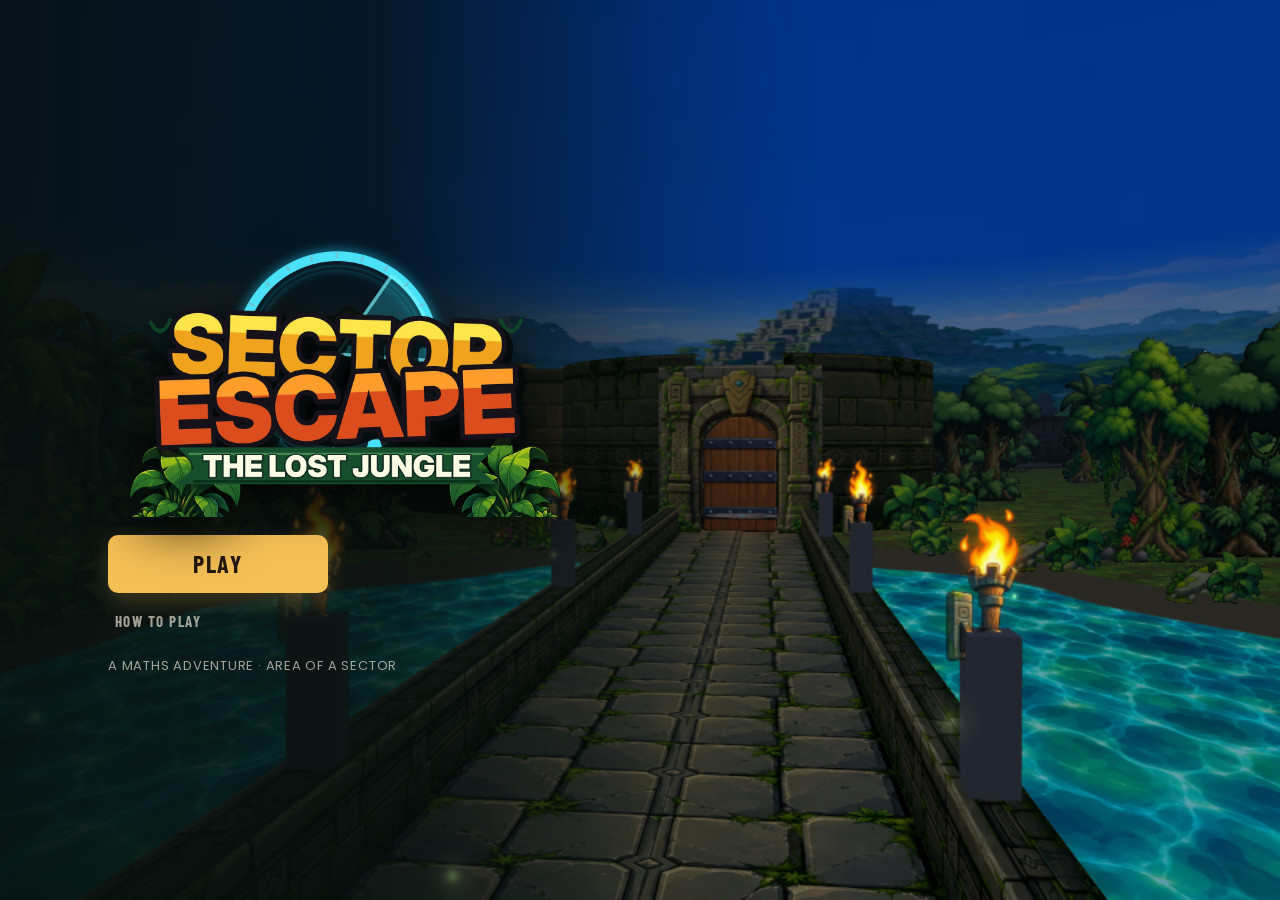
==== index.html @ 172828bb "Refactor Sector Cannon UI and improve camera positioning - Updated the Sector Cannon input panel in " ====
<!doctype html>
<html lang="en">
<head>
<meta charset="utf-8">
<meta name="viewport" content="width=device-width, initial-scale=1, maximum-scale=1, user-scalable=no, viewport-fit=cover">
<title>Sector Escape – The Lost Jungle</title>
<meta name="description" content="Calculate the exact sector area, charge the cannon, destroy the guardians and escape the jungle arenas.">
<meta name="theme-color" content="#0a1410">
<meta property="og:title" content="Sector Escape – The Lost Jungle">
<meta property="og:description" content="A math adventure: read the radius and angle off the battlefield, compute the sector area, charge the Sector Cannon and escape.">
<meta property="og:type" content="website">
<link rel="icon" href="data:image/svg+xml,%3Csvg xmlns='http://www.w3.org/2000/svg' viewBox='0 0 64 64'%3E%3Ccircle cx='32' cy='32' r='29' fill='%230c1820' stroke='%2315111a' stroke-width='5'/%3E%3Ccircle cx='32' cy='32' r='23' fill='none' stroke='%237fe6ff' stroke-width='4'/%3E%3Cpath d='M32 32 L32 9 A23 23 0 0 1 55 32 Z' fill='%237fe6ff'/%3E%3C/svg%3E">
<link rel="preconnect" href="https://fonts.googleapis.com">
<link rel="preconnect" href="https://fonts.gstatic.com" crossorigin>
<link href="https://fonts.googleapis.com/css2?family=Barlow+Condensed:wght@600;700;800&family=Poppins:wght@400;500;600;700&display=swap" rel="stylesheet">
<link rel="stylesheet" href="styles/main.css">
</head>
<body>
<div id="game"></div>
<div id="labels"></div>
<div id="ui">
  <!-- HUD -->
  <div id="hud" class="layer">
    <div class="hud-left">
      <div id="hud-arena" class="hud-card"><div class="hud-kicker">Arena <span id="hud-num">1</span> / 7</div><div class="hud-title" id="hud-title">The Mossy Gate</div><div class="hud-dots" id="hud-dots"></div></div>
      <div id="threat" class="threat"><span class="lbl">Guardians</span><div class="bar"><div id="threat-fill"></div></div></div>
    </div>
    <div class="hud-right">
      <div id="hud-shields" class="shields"></div>
      <div class="hud-btns">
        <button id="btn-mute" class="icon-btn" title="Sound (M)"></button>
        <button id="btn-pause" class="icon-btn" title="Pause (Esc)"></button>
      </div>
    </div>
  </div>
  <div id="objective" class="pill"></div>
  <div id="banner"></div>
  <div id="caption"></div>
  <div id="stamp"></div>
  <div id="damage"></div>
  <div id="skip" class="pill small">Tap to skip ›</div>
  <div id="toast"><div class="t-title"></div><div class="t-stars stars"></div><div class="t-points"></div></div>

  <!-- Sector Cannon input panel -->
  <section id="cannon-panel" class="panel">
    <header><h2>Sector Cannon</h2><span id="attempts"></span><button id="btn-hint" class="btn ghost small" title="Show the next hint step">Hint</button></header>
    <div class="panel-info">   <!-- scrolls on short screens; the keypad below always stays fully visible -->
      <div id="formula-box" class="formula"></div>
      <div id="diagnosis" class="feedback"></div>
      <div id="feedback" class="feedback"></div>
    </div>
    <!-- stone keypad (theme: assets/newNumPad.png mockup; frame built by tools/make_ui_numpad.py) -->
    <div id="numpad" class="numpad">
      <svg class="np-crest" viewBox="0 0 64 40" aria-hidden="true"><path d="M32 2 L60 36 Q61 38 58 38 L6 38 Q3 38 4 36 Z" fill="#c99a3f" stroke="#2b1f0c" stroke-width="2.4" stroke-linejoin="round"/><path d="M32 9 L52 33 L12 33 Z" fill="#7a5a22"/><path d="M32 12 L48 31 L16 31 Z" fill="#3fd8d0" stroke="#0d3b39" stroke-width="1.4" stroke-linejoin="round"/><path d="M32 12 L36 24 L32 31 L16 31 Z" fill="#b9fffb" opacity="0.75"/><path d="M32 12 L36 24 L48 31" fill="none" stroke="#e8fffe" stroke-width="1" opacity="0.8"/></svg>
      <svg class="np-vine v-tl" viewBox="0 0 64 96" aria-hidden="true"><use href="#np-vine"/></svg>
      <svg class="np-vine v-br" viewBox="0 0 64 96" aria-hidden="true"><use href="#np-vine"/></svg>
      <label class="np-display"><span class="sr-only">Area in square metres</span><input id="answer" type="text" inputmode="decimal" autocomplete="off" placeholder="Area of the sector"><span class="unit">m²</span></label>
      <div id="keypad" class="keypad"></div>
    </div>
    <svg width="0" height="0" style="position:absolute" aria-hidden="true">
      <defs>
        <symbol id="np-leaf" viewBox="0 -10 30 20"><path d="M0 0 C7 -9 21 -9 28 0 C21 8 7 9 0 0 Z" fill="#78bf42" stroke="#1d2b14" stroke-width="1.6" stroke-linejoin="round"/><path d="M1 0 C9 -6 19 -6 27 0" fill="#a7dd6c" opacity="0.7"/><path d="M2 0 L24 0" stroke="#3d7a26" stroke-width="1.2" stroke-linecap="round"/></symbol>
        <symbol id="np-vine" viewBox="0 0 64 96"><path d="M30 0 C25 22 39 40 31 62 S24 86 28 96" fill="none" stroke="#2c5320" stroke-width="3.2" stroke-linecap="round"/><use href="#np-leaf" x="30" y="4" width="30" height="20" transform="rotate(-28 31 14)"/><use href="#np-leaf" x="2" y="20" width="30" height="20" transform="rotate(24 31 30)"/><use href="#np-leaf" x="33" y="40" width="30" height="20" transform="rotate(-18 34 50)"/><use href="#np-leaf" x="0" y="62" width="30" height="20" transform="rotate(30 29 72)"/></symbol>
      </defs>
    </svg>
  </section>

  <!-- Screens -->
  <section id="screen-loading" class="screen active"><div class="loader"><div class="logo-wrap"><img id="loading-logo" alt=""></div><div class="progress"><div id="progress-fill"></div></div><div id="loading-text">Loading the jungle…</div></div></section>

  <section id="screen-title" class="screen">
    <div class="title-wrap">
      <img id="title-logo" class="logo" alt="Sector Escape – The Lost Jungle">
      <div class="title-btns">
        <button id="btn-play" class="btn primary">Play</button>
        <button id="btn-continue" class="btn secondary">Continue</button>
        <button id="btn-howto" class="btn link">How to play</button>
      </div>
      <div class="title-foot">A maths adventure · Area of a sector</div>
    </div>
  </section>

  <section id="screen-story" class="screen">
    <div class="parchment">
      <p id="story-text"></p>
      <img id="story-art" class="polaroid" alt="">
      <button id="btn-start-journey" class="btn primary">Start Journey</button>
    </div>
  </section>

  <section id="screen-map" class="screen">
    <canvas id="map-canvas" aria-label="Map of the seven rings"></canvas>
    <aside id="map-panel" class="map-panel">
      <div class="mp-kicker">Arena <span id="mp-num">1</span> of 7</div>
      <h2 id="mp-name">The Mossy Gate</h2>
      <p id="mp-tag" class="mp-tag"></p>
      <svg id="mp-diagram" viewBox="0 0 200 200" aria-hidden="true"></svg>
      <div class="mp-facts"><div><span>Radius</span><b id="mp-r">7 m</b></div><div><span>Angle</span><b id="mp-t">90°</b></div><div><span>Guardians</span><b id="mp-g">Slow</b></div></div>
      <div id="mp-stars" class="stars"></div>
      <div id="mp-best" class="mp-best"></div>
      <button id="btn-enter" class="btn primary">Enter arena</button>
      <button id="btn-map-back" class="btn link">Back to title</button>
    </aside>
  </section>

  <section id="screen-results" class="screen">
    <div class="card results">
      <h2 id="res-title">You escaped the jungle!</h2>
      <p class="muted">Every ring is broken. The lost temple is yours.</p>
      <table id="res-rows"></table>
      <div class="total"><span>This run</span><span id="res-total">0</span></div>
      <div id="res-stars" class="stars big"></div>
      <button id="btn-next" class="btn primary">Back to the jungle ›</button>
    </div>
  </section>

  <section id="screen-gameover" class="screen">
    <div class="card gameover">
      <h2>The guardians overwhelmed you…</h2>
      <p id="go-text" class="muted">Remember: A = (θ/360) × πr². Use the exact area — not more, not less.</p>
      <div class="row"><button id="btn-retry" class="btn primary">Retry arena</button><button id="btn-go-map" class="btn secondary">Map</button></div>
    </div>
  </section>

  <section id="screen-howto" class="screen">
    <div class="card howto">
      <h2>How to play</h2>
      <ol>
        <li><b>Enter the arena.</b> The gate seals behind you. The arc on the far side is already open — and the guardians are standing in it.</li>
        <li><b>Run to the platform at the centre</b> (WASD / arrows, or tap the floor). The Sector Laser Gun rises from under it.</li>
        <li><b>Read the battlefield.</b> The gun scans the open arc: the radius <b>r</b> and central angle <b>θ</b> appear.</li>
        <li><b>Calculate the sector area</b> with <b>A = (θ/360) × πr²</b>, using π = 22/7.</li>
        <li><b>Enter the exact area and FIRE.</b> Too small → some guardians survive and attack. Too large → the excess hits the solid wall and reflects back at you. Exact → every guardian destroyed; run through the open arc into the next ring.</li>
      </ol>
      <button id="btn-howto-close" class="btn primary">Got it</button>
    </div>
  </section>

  <section id="screen-pause" class="screen">
    <div class="card pause">
      <h2>Paused</h2>
      <div class="col"><button id="btn-resume" class="btn primary">Resume</button><button id="btn-pause-mute" class="btn secondary">Toggle sound</button><button id="btn-pause-map" class="btn secondary">Quit to map</button></div>
    </div>
  </section>
</div>
<script>
  // The game is ES modules + fetch; browsers block both when a page is opened as a file.
  if (location.protocol === 'file:') {
    document.addEventListener('DOMContentLoaded', function () {
      var t = document.getElementById('loading-text');
      if (t) t.innerHTML = 'Open this through a web server, not as a file.<br>Run <code>python3 -m http.server 8321</code> in the project folder and visit <code>http://localhost:8321/</code>, or use the deployed Vercel URL.';
      var f = document.getElementById('progress-fill'); if (f) f.style.width = '100%';
    });
  }
</script>
<script type="module" src="src/main.js"></script>
<script type="module" src="src/dev/skip-level.js"></script>   <!-- DEV ONLY: temporary skip button. Remove this line + src/dev/ before pushing -->
</body>
</html>
---- styles/main.css ----
/* =====================================================================
   Sector Escape – The Lost Jungle  ·  UI design system
   Palette: deep jungle / ancient stone / muted moss / temple cyan (maths,
   machinery, completed seals) / active amber (selection, actions, next
   objective) / warm ivory (text) / threat red (enemies, damage, errors).
   Type: Barlow Condensed (headings, buttons) + Poppins (body).
   ===================================================================== */
:root {
  --jungle: #142925; --jungle-2: #0c1714; --stone: #776f60; --moss: #446549;
  --cyan: #52ded8; --amber: #f4bf55; --ivory: #f3ebd8; --red: #dc6657; --violet: #9b6bd6; --magenta: #c25a9a;
  --ink: #0a1311; --line: rgba(243, 235, 216, 0.12); --muted: rgba(243, 235, 216, 0.66);
  --panel: rgba(16, 33, 30, 0.94); --panel-soft: rgba(12, 23, 20, 0.72);
  --font-head: 'Barlow Condensed', 'Arial Narrow', 'Helvetica Neue', sans-serif;
  --font-body: 'Poppins', system-ui, -apple-system, 'Segoe UI', sans-serif;
  --radius: 14px; --shadow: 0 18px 50px rgba(0, 0, 0, 0.55);
}
* { box-sizing: border-box; }
html, body { margin: 0; height: 100%; overflow: hidden; background: var(--jungle-2); font-family: var(--font-body); color: var(--ivory); -webkit-tap-highlight-color: transparent; }
button { font-family: inherit; }
#game { position: fixed; inset: 0; }
#game canvas { display: block; }
#labels { position: fixed; inset: 0; pointer-events: none; overflow: hidden; }
#ui { position: fixed; inset: 0; pointer-events: none; }
#ui button, #ui input, #ui .screen.active, #ui .panel.open, #ui .medal { pointer-events: auto; }
.screen:not(.active) * { pointer-events: none !important; }

/* ---------- buttons ---------- */
.btn { font-family: var(--font-head); font-weight: 700; text-transform: uppercase; letter-spacing: 0.08em; font-size: 20px; line-height: 1; padding: 14px 30px; border-radius: 10px; border: 1.5px solid transparent; cursor: pointer; transition: transform 0.12s, filter 0.15s, background 0.15s, border-color 0.15s; color: var(--ivory); background: transparent; }
.btn:hover { transform: translateY(-1px); }
.btn:active { transform: translateY(1px); }
.btn.primary { background: var(--amber); color: #23180a; box-shadow: 0 8px 22px rgba(244, 191, 85, 0.22); }
.btn.primary:hover { filter: brightness(1.07); }
.btn.secondary { border-color: rgba(243, 235, 216, 0.38); background: rgba(10, 19, 17, 0.35); }
.btn.secondary:hover { border-color: var(--ivory); }
.btn.link { padding: 8px 6px; font-size: 15px; letter-spacing: 0.1em; color: var(--muted); }
.btn.link:hover { color: var(--ivory); }
.btn.ghost { background: rgba(243, 235, 216, 0.06); border-color: var(--line); color: var(--ivory); }
.btn.ghost:hover { border-color: rgba(243, 235, 216, 0.35); }
.btn.small { font-size: 14px; padding: 8px 14px; letter-spacing: 0.1em; }
button.icon-btn { width: 42px; height: 42px; border-radius: 50%; border: 1px solid var(--line); background: rgba(10, 19, 17, 0.7) center/58% no-repeat; cursor: pointer; backdrop-filter: blur(6px); }
button.corner { position: absolute; left: 24px; top: 22px; }

/* ---------- screens & cards ---------- */
.screen { position: absolute; inset: 0; display: flex; align-items: center; justify-content: center; opacity: 0; visibility: hidden; transition: opacity 0.45s ease, visibility 0s linear 0.45s; }
.screen.active { opacity: 1; visibility: visible; transition: opacity 0.45s ease; }
.screen.dim { background: rgba(5, 11, 9, 0.62); backdrop-filter: blur(4px); }
.card { background: var(--panel); border: 1px solid var(--line); border-radius: 18px; padding: 30px 34px; min-width: 340px; max-width: min(560px, 92vw); box-shadow: var(--shadow); text-align: center; transform: translateY(12px); transition: transform 0.45s cubic-bezier(0.2, 1, 0.3, 1); }
.screen.active .card { transform: none; }
.card h2 { font-family: var(--font-head); font-weight: 800; text-transform: uppercase; letter-spacing: 0.04em; font-size: 40px; line-height: 1; margin: 0 0 12px; color: var(--ivory); }
.card .muted { color: var(--muted); font-size: 15px; line-height: 1.5; }
.card .row { display: flex; gap: 12px; justify-content: center; flex-wrap: wrap; margin-top: 20px; }
.card .col { display: flex; flex-direction: column; gap: 10px; align-items: stretch; margin-top: 12px; }
.card table { width: 100%; border-collapse: collapse; margin: 12px 0 6px; font-size: 15px; }
.card td { padding: 8px 4px; border-bottom: 1px solid var(--line); text-align: left; }
.card td:last-child { text-align: right; color: var(--cyan); font-weight: 600; }
.card .total { display: flex; justify-content: space-between; align-items: baseline; font-family: var(--font-head); font-weight: 800; text-transform: uppercase; font-size: 30px; letter-spacing: 0.04em; color: var(--amber); padding: 10px 4px 16px; }
.howto ol { text-align: left; font-size: 15px; line-height: 1.55; padding-left: 20px; color: var(--ivory); }
.howto li { margin: 8px 0; } .howto b { color: var(--amber); font-weight: 600; }

/* loading */
.loader { text-align: center; }
.loader .logo-wrap img { width: min(460px, 78vw); filter: drop-shadow(0 12px 22px rgba(0, 0, 0, 0.6)); }
.progress { width: min(380px, 70vw); height: 6px; margin: 18px auto 10px; border-radius: 6px; background: rgba(243, 235, 216, 0.12); overflow: hidden; }
#progress-fill { height: 100%; width: 0; background: var(--cyan); transition: width 0.2s; }
#loading-text { font-size: 13px; color: var(--muted); letter-spacing: 0.04em; }
#loading-text code { color: var(--amber); }

/* title: locked cinematic shot on the right, typography column on the left */
#screen-title { justify-content: flex-start; background: linear-gradient(90deg, rgba(8, 16, 14, 0.92) 0%, rgba(8, 16, 14, 0.78) 30%, rgba(8, 16, 14, 0.2) 52%, rgba(8, 16, 14, 0) 64%); }
.title-wrap { margin-left: clamp(24px, 6vw, 96px); width: min(520px, 42vw); display: flex; flex-direction: column; align-items: flex-start; gap: 18px; }
.title-wrap .logo { width: 100%; filter: drop-shadow(0 14px 24px rgba(0, 0, 0, 0.7)); }
.title-btns { display: flex; flex-direction: column; align-items: flex-start; gap: 12px; margin-left: 6%; }
.title-btns .btn.primary { min-width: 220px; font-size: 24px; padding: 16px 34px; }
.title-btns .btn.secondary { min-width: 220px; }
.title-foot { margin-left: 6%; color: var(--muted); font-size: 13px; letter-spacing: 0.06em; text-transform: uppercase; }

/* story */
#screen-story { background: rgba(5, 11, 9, 0.6); }
.parchment { position: relative; width: min(900px, 92vw); padding: 56px 60px 40px; background: #e8d6ad center/cover; border-radius: 10px; color: #3b2a12; box-shadow: var(--shadow); }
.parchment p { font-size: clamp(18px, 2.3vw, 26px); font-weight: 600; line-height: 1.45; margin: 0 0 22px; max-width: 60%; min-height: 6em; }
.parchment .polaroid { position: absolute; right: 34px; top: 46px; width: min(300px, 32%); border: 12px solid #fff; border-bottom-width: 40px; box-shadow: 0 14px 30px rgba(0, 0, 0, 0.45); transform: rotate(4deg); background: #fff; }

/* ---------- map: designed 2D route + docked panel ---------- */
#screen-map { background: var(--jungle-2); }
#map-canvas { position: absolute; inset: 0; width: 100%; height: 100%; display: block; }
#map-canvas.hovering { cursor: pointer; }
#map-svg .map-label { font-family: var(--font-head); font-weight: 800; font-size: 30px; letter-spacing: 0.14em; fill: var(--ivory); text-anchor: middle; paint-order: stroke; stroke: rgba(5, 11, 9, 0.85); stroke-width: 6px; }
.medal { cursor: pointer; transition: opacity 0.2s; }
.medal .halo { fill: none; stroke: none; }
.medal .rim { fill: none; stroke: var(--stone); stroke-width: 9; }
.medal .wedge { fill: rgba(82, 222, 216, 0.30); stroke: rgba(82, 222, 216, 0.85); stroke-width: 2; }
.medal .num { font-family: var(--font-head); font-weight: 800; fill: var(--ivory); text-anchor: middle; paint-order: stroke; stroke: #1b1a16; stroke-width: 5px; }
.medal .medal-name { font-family: var(--font-body); font-weight: 600; font-size: 22px; fill: var(--ivory); text-anchor: middle; paint-order: stroke; stroke: rgba(5, 11, 9, 0.9); stroke-width: 5px; opacity: 0.85; }
.medal.locked { opacity: 0.55; filter: saturate(0); cursor: not-allowed; }
.medal .lock { fill: #a49c8a; } .medal .lock-arc { fill: none; stroke: #a49c8a; stroke-width: 4; }
.medal.cleared .rim { stroke: #8a8574; }
.medal .seal { fill: var(--cyan); stroke: #0c1714; stroke-width: 3; } .medal .tick { fill: none; stroke: #0c1714; stroke-width: 3.5; stroke-linecap: round; stroke-linejoin: round; }
.medal.selected .rim { stroke: var(--amber); stroke-width: 6; stroke-dasharray: 14 10; animation: trace 6s linear infinite; }
.medal.selected .halo { stroke: rgba(244, 191, 85, 0.35); stroke-width: 10; animation: halo 2.4s ease-in-out infinite; }
.medal.selected .medal-name { opacity: 1; fill: var(--amber); }
@keyframes trace { to { stroke-dashoffset: -240; } }
@keyframes halo { 0%, 100% { opacity: 0.4; } 50% { opacity: 1; } }
.medal.shake { animation: shake 0.35s; }
@keyframes shake { 0%, 100% { transform: translateX(0); } 25% { transform: translateX(-6px); } 75% { transform: translateX(6px); } }
.map-panel { position: absolute; right: 28px; top: 28px; bottom: 28px; width: 360px; background: var(--panel); border: 1px solid var(--line); border-radius: 18px; padding: 28px 28px 22px; display: flex; flex-direction: column; gap: 10px; box-shadow: var(--shadow); }
.map-panel.flash { animation: panelflash 0.35s ease-out; }
@keyframes panelflash { from { transform: translateX(8px); opacity: 0.6; } to { transform: none; opacity: 1; } }
.mp-kicker { font-family: var(--font-head); font-weight: 700; letter-spacing: 0.16em; text-transform: uppercase; font-size: 14px; color: var(--amber); }
.map-panel h2 { font-family: var(--font-head); font-weight: 800; text-transform: uppercase; font-size: 38px; line-height: 1; letter-spacing: 0.02em; margin: 0; }
.mp-tag { margin: 0; color: var(--muted); font-size: 14px; }
#mp-diagram { width: 100%; max-height: 220px; margin: 4px 0; }
#mp-diagram .d-ring { fill: rgba(243, 235, 216, 0.04); stroke: var(--stone); stroke-width: 5; }
#mp-diagram .d-sector { fill: rgba(82, 222, 216, 0.22); stroke: var(--cyan); stroke-width: 2; }
#mp-diagram .d-radius { stroke: var(--ivory); stroke-width: 2.5; }
#mp-diagram .d-hub { fill: var(--cyan); }
#mp-diagram .d-theta { font-family: var(--font-head); font-weight: 700; font-size: 18px; fill: var(--cyan); text-anchor: middle; }
#mp-diagram .d-r { font-family: var(--font-head); font-weight: 700; font-size: 16px; fill: var(--ivory); text-anchor: middle; }
.mp-facts { display: grid; grid-template-columns: repeat(3, 1fr); gap: 8px; }
.mp-facts div { background: rgba(243, 235, 216, 0.05); border: 1px solid var(--line); border-radius: 10px; padding: 8px 10px; display: flex; flex-direction: column; gap: 2px; }
.mp-facts span { font-size: 11px; letter-spacing: 0.1em; text-transform: uppercase; color: var(--muted); }
.mp-facts b { font-family: var(--font-head); font-weight: 700; font-size: 18px; letter-spacing: 0.02em; }
.mp-best { color: var(--muted); font-size: 13px; min-height: 18px; }
.map-panel .btn.primary { margin-top: auto; width: 100%; font-size: 22px; padding: 16px; }
.map-panel .btn.link { align-self: center; }
.stars { display: flex; gap: 6px; justify-content: flex-start; margin: 2px 0; } .stars img { width: 28px; height: 28px; } .stars.big img { width: 48px; height: 48px; }
.card .stars { justify-content: center; }

/* ---------- HUD (quiet) ---------- */
.layer { position: absolute; inset: 0; opacity: 0; transition: opacity 0.4s; }
.layer.show { opacity: 1; }
.hud-left { position: absolute; left: 20px; top: 18px; display: flex; flex-direction: column; gap: 10px; width: 240px; }
.hud-right { position: absolute; right: 20px; top: 18px; display: flex; flex-direction: row-reverse; align-items: center; gap: 10px; }
.hud-card { background: var(--panel-soft); border: 1px solid var(--line); border-radius: 12px; padding: 10px 14px 12px; backdrop-filter: blur(6px); }
.hud-kicker { font-family: var(--font-head); font-weight: 700; font-size: 12px; letter-spacing: 0.16em; text-transform: uppercase; color: var(--amber); }
.hud-title { font-family: var(--font-head); font-weight: 800; font-size: 22px; letter-spacing: 0.02em; text-transform: uppercase; line-height: 1.1; }
.hud-dots { display: flex; gap: 6px; margin-top: 8px; }
.hud-dots i { width: 9px; height: 9px; border-radius: 50%; background: rgba(243, 235, 216, 0.18); }
.hud-dots i.done { background: var(--cyan); } .hud-dots i.now { background: var(--amber); box-shadow: 0 0 0 3px rgba(244, 191, 85, 0.22); }
.shields { display: flex; gap: 4px; } .shields img { width: 40px; height: 40px; filter: drop-shadow(0 3px 6px rgba(0, 0, 0, 0.5)); transition: transform 0.3s; }
.shields img.lost { animation: lost 0.6s ease-out both; }
@keyframes lost { 0% { transform: scale(1.35) rotate(-12deg); filter: brightness(2.4); } 100% { transform: none; } }
.hud-btns { display: flex; gap: 8px; }
.threat { opacity: 0; transition: opacity 0.4s; }
.threat.show { opacity: 1; }
.threat .lbl { font-family: var(--font-head); font-weight: 700; font-size: 12px; letter-spacing: 0.16em; text-transform: uppercase; color: rgba(220, 102, 87, 0.95); }
.threat .bar { height: 6px; border-radius: 6px; background: rgba(243, 235, 216, 0.12); overflow: hidden; margin-top: 5px; }
#threat-fill { height: 100%; width: 0; background: var(--red); transition: width 0.3s linear; }
.threat.hot #threat-fill { animation: blink 0.5s steps(2) infinite; }
@keyframes blink { to { filter: brightness(1.7); } }

/* ---------- objective / banners / captions / stamps ---------- */
.pill { position: absolute; left: 50%; transform: translateX(-50%); background: var(--panel-soft); border: 1px solid var(--line); border-radius: 999px; padding: 8px 18px; font-weight: 600; font-size: 14px; letter-spacing: 0.02em; opacity: 0; transition: opacity 0.3s; white-space: nowrap; backdrop-filter: blur(6px); }
#objective { top: 20px; } #objective.show { opacity: 1; }
#objective::before { content: ''; display: inline-block; width: 8px; height: 8px; border-radius: 50%; background: var(--amber); margin-right: 10px; vertical-align: 1px; }
#skip { bottom: 22px; right: 22px; left: auto; transform: none; font-size: 13px; cursor: pointer; pointer-events: none; }
#skip.show { opacity: 0.9; pointer-events: auto; }
#banner { position: absolute; left: 50%; top: 12%; transform: translate(-50%, -50%) scale(0.92); font-family: var(--font-head); font-weight: 800; font-size: clamp(28px, 4vw, 48px); letter-spacing: 0.12em; text-transform: uppercase; padding: 10px 34px; border-radius: 10px; color: var(--ivory); opacity: 0; transition: opacity 0.25s, transform 0.35s cubic-bezier(0.2, 1.4, 0.4, 1); white-space: nowrap; box-shadow: var(--shadow); }
#banner.show { opacity: 1; transform: translate(-50%, -50%) scale(1); }
#banner.alert { background: rgba(220, 102, 87, 0.92); } #banner.info { background: rgba(20, 41, 37, 0.92); border: 1px solid var(--cyan); } #banner.success { background: rgba(68, 101, 73, 0.95); } #banner.boss { background: rgba(155, 107, 214, 0.92); }
#caption { position: absolute; left: 24px; bottom: 26px; max-width: min(520px, 70vw); background: var(--panel-soft); border: 1px solid var(--line); border-left: 3px solid var(--amber); border-radius: 10px; padding: 10px 16px; font-size: 15px; font-weight: 500; line-height: 1.45; opacity: 0; transform: translateY(10px); transition: 0.35s; backdrop-filter: blur(6px); }
#caption.show { opacity: 1; transform: none; }
#stamp { position: absolute; left: 50%; top: 52%; transform: translate(-50%, -50%) scale(1.6); opacity: 0; font-family: var(--font-head); font-weight: 800; font-size: clamp(40px, 6vw, 76px); letter-spacing: 0.1em; text-transform: uppercase; padding: 10px 36px 14px; border-radius: 14px; color: var(--ink); box-shadow: var(--shadow); transition: transform 0.3s cubic-bezier(0.2, 1.3, 0.4, 1), opacity 0.2s; text-align: center; }
#stamp small { display: block; font-family: var(--font-body); font-weight: 600; font-size: clamp(13px, 1.4vw, 17px); letter-spacing: 0; text-transform: none; margin-top: 2px; }
#stamp.show { opacity: 1; transform: translate(-50%, -50%) scale(1); }
#stamp.perfect { background: var(--cyan); } #stamp.under { background: var(--red); color: var(--ivory); } #stamp.over { background: var(--magenta); color: var(--ivory); } #stamp.wave { background: var(--ivory); } #stamp.boss { background: var(--violet); color: var(--ivory); }
#damage { position: absolute; inset: 0; background: radial-gradient(ellipse at center, rgba(220, 102, 87, 0) 42%, rgba(220, 102, 87, 0.7) 100%); opacity: 0; pointer-events: none; }
#damage.hit { animation: dmg 0.7s ease-out; }
@keyframes dmg { 0% { opacity: 1; } 100% { opacity: 0; } }

/* world labels (θ, r) */
.wlabel { position: absolute; left: 0; top: 0; font-family: var(--font-body); font-weight: 600; font-size: 18px; color: var(--ivory); opacity: 0; transition: opacity 0.3s, scale 0.3s; white-space: nowrap; background: rgba(10, 19, 17, 0.62); border: 1px solid var(--line); border-radius: 999px; padding: 3px 12px; backdrop-filter: blur(4px); }
.wlabel.in { opacity: 1; animation: labelpop 0.4s cubic-bezier(0.2, 1.5, 0.4, 1); } .wlabel.out { opacity: 0; }
.wlabel.theta { color: var(--cyan); border-color: rgba(82, 222, 216, 0.4); } .wlabel.radius { color: var(--ivory); }
@keyframes labelpop { from { scale: 0.5; } to { scale: 1; } }

/* ---------- Sector Cannon panel ---------- */
.panel { position: absolute; right: 22px; top: 74px; width: min(370px, 40vw); background: var(--panel); border: 1px solid var(--line); border-radius: 18px; padding: 18px 18px 14px; box-shadow: var(--shadow); transform: translateX(115%); opacity: 0; transition: transform 0.5s cubic-bezier(0.2, 1.1, 0.3, 1), opacity 0.4s; max-height: calc(100vh - 96px); overflow: hidden; display: flex; flex-direction: column; }
.panel.open { transform: none; opacity: 1; }
.panel > * { flex: none; }
.panel .panel-info { flex: 1 1 auto; min-height: 0; overflow-y: auto; overflow-x: hidden; margin: 0 -4px; padding: 0 4px; scrollbar-width: thin; }
.panel header { display: flex; gap: 10px; align-items: center; margin-bottom: 8px; }
.panel header h2 { flex: 1; }
.panel header #attempts { font-size: 12px; font-weight: 600; letter-spacing: 0.06em; text-transform: uppercase; color: #f08b7f; }
.panel header #attempts:empty { display: none; }
.panel h2 { font-family: var(--font-head); font-weight: 800; font-size: 24px; letter-spacing: 0.08em; text-transform: uppercase; margin: 0; color: var(--ivory); }
.formula { background: rgba(243, 235, 216, 0.035); border-radius: 12px; padding: 10px 12px; font-size: 21px; font-weight: 600; text-align: center; margin: 6px 0; display: flex; flex-direction: column; gap: 6px; align-items: center; justify-content: center; }
.formula .sub { font-size: 17px; color: var(--cyan); }
.formula .hidden-f { color: var(--muted); font-size: 13px; font-weight: 500; }
.frac { display: inline-flex; flex-direction: column; vertical-align: middle; line-height: 1.05; margin: 0 4px; font-size: 0.78em; text-align: center; }
.frac span:first-child { border-bottom: 2px solid currentColor; padding: 0 3px; }
.formula .givens { font-size: 15px; font-weight: 500; color: var(--muted); } .formula .givens b { color: var(--ivory); font-weight: 700; } .formula .givens b.cy { color: var(--cyan); }
.formula .givens i { font-style: normal; margin: 0 9px; opacity: 0.45; }
.muted-small { font-size: 11px; color: var(--muted); font-weight: 500; }
.sr-only { position: absolute; width: 1px; height: 1px; overflow: hidden; clip: rect(0 0 0 0); white-space: nowrap; }
/* stone keypad (theme from the newNumPad mockup): mossy stone frame carved from the wall-top texture, cyan crest gem,
   glowing display, chamfered slate keys with a gold-to-cyan rim, red delete, green ✓ (= FIRE when the keypad is shown) */
.numpad { position: relative; margin: 18px 2px 4px; padding: 12px 10px; border: 20px solid transparent; border-image: url(../assets/ui/numpad_frame.webp) 40 round; background: radial-gradient(120% 90% at 50% 0%, #17322e 0%, #0c1a17 55%, #08110f 100%) padding-box; filter: drop-shadow(0 8px 12px rgba(0, 0, 0, 0.5)); }
.numpad::before { content: ''; position: absolute; inset: -2px; border: 2px solid rgba(201, 160, 80, 0.45); box-shadow: inset 0 0 18px rgba(0, 0, 0, 0.65); pointer-events: none; }
.np-crest { position: absolute; left: 50%; top: -37px; width: 50px; height: 31px; transform: translateX(-50%); filter: drop-shadow(0 0 5px rgba(82, 222, 216, 0.55)); transition: filter 0.3s; pointer-events: none; z-index: 2; }
.numpad.ready .np-crest { animation: gempulse 1.2s ease-in-out infinite alternate; }
@keyframes gempulse { to { filter: drop-shadow(0 0 12px rgba(120, 255, 248, 0.95)); } }
.np-vine { position: absolute; width: 42px; height: 63px; pointer-events: none; z-index: 2; }
.np-vine.v-tl { left: -34px; top: -30px; } .np-vine.v-br { right: -33px; bottom: -34px; transform: scaleX(-1) rotate(-10deg); }
.np-display { display: flex; align-items: center; gap: 8px; height: 56px; padding: 0 14px; border-radius: 12px; background: linear-gradient(180deg, #051110, #0a1a18); border: 2px solid var(--cyan); box-shadow: 0 0 12px rgba(82, 222, 216, 0.5), inset 0 0 14px rgba(82, 222, 216, 0.2); cursor: text; }
.np-display input { flex: 1; min-width: 0; background: transparent; border: none; outline: none; color: var(--ivory); font-family: var(--font-head); font-weight: 700; font-size: 34px; letter-spacing: 0.05em; caret-color: var(--cyan); padding: 0; }
.np-display input::placeholder { color: rgba(82, 222, 216, 0.5); font-size: 19px; font-weight: 600; letter-spacing: 0.04em; }
.np-display .unit { color: var(--muted); font-weight: 600; font-size: 15px; }
.keypad { display: grid; grid-template-columns: repeat(4, 1fr); gap: 8px; margin-top: 12px; }
.keypad .k { --ch: 10px; position: relative; height: 50px; padding: 0; border: 0; background: none; cursor: pointer; filter: drop-shadow(0 3px 0 #040807); transition: transform 0.06s, filter 0.15s; }
.keypad .k-face { position: absolute; inset: 0; display: grid; place-items: center; clip-path: polygon(var(--ch) 0, calc(100% - var(--ch)) 0, 100% var(--ch), 100% calc(100% - var(--ch)), calc(100% - var(--ch)) 100%, var(--ch) 100%, 0 calc(100% - var(--ch)), 0 var(--ch)); background: linear-gradient(180deg, #e3c47c 0%, #a9c9b0 28%, #4fd8d0 62%, #2aa6a1 100%); }
.keypad .k-face::before { content: ''; position: absolute; inset: 2.5px; --c2: calc(var(--ch) - 1px); clip-path: polygon(var(--c2) 0, calc(100% - var(--c2)) 0, 100% var(--c2), 100% calc(100% - var(--c2)), calc(100% - var(--c2)) 100%, var(--c2) 100%, 0 calc(100% - var(--c2)), 0 var(--c2)); background: radial-gradient(90% 70% at 28% 18%, rgba(255, 255, 255, 0.13), transparent 60%), linear-gradient(180deg, #56645f 0%, #404c48 55%, #313b38 100%); box-shadow: inset 0 -4px 0 rgba(0, 0, 0, 0.25); }
.keypad .k-glyph { position: relative; font-family: var(--font-head); font-weight: 800; font-size: 30px; line-height: 1; color: #f8f3e8; text-shadow: -1.5px -1.5px 0 #0d1312, 1.5px -1.5px 0 #0d1312, -1.5px 1.5px 0 #0d1312, 1.5px 1.5px 0 #0d1312, 0 3px 0 #0d1312; }
.keypad .k-glyph svg { display: block; width: 34px; height: auto; }
.keypad .k-sym .k-glyph { color: #8ff7f2; font-size: 27px; }
.keypad .k-del .k-face { background: linear-gradient(180deg, #ffc0ad 0%, #f07b67 45%, #c8473a 100%); }
.keypad .k-del .k-face::before { background: radial-gradient(90% 70% at 28% 18%, rgba(255, 255, 255, 0.16), transparent 60%), linear-gradient(180deg, #e2654f 0%, #c0412f 55%, #9c3024 100%); }
.keypad .k-ok, .keypad .k-zero { grid-column: span 2; }
.keypad .k-ok .k-face { background: linear-gradient(180deg, #e2ffee 0%, #8af0bf 40%, #3fc98c 100%); }
.keypad .k-ok .k-face::before { background: radial-gradient(90% 70% at 28% 18%, rgba(255, 255, 255, 0.18), transparent 60%), linear-gradient(180deg, #56d396 0%, #31a56b 55%, #247f53 100%); }
.keypad .k-ok .k-glyph svg { width: 38px; }
.numpad.ready .k-ok { animation: okglow 1.2s ease-in-out infinite alternate; }
@keyframes okglow { from { filter: drop-shadow(0 3px 0 #040807) drop-shadow(0 0 2px rgba(94, 224, 166, 0.2)); } to { filter: drop-shadow(0 3px 0 #040807) drop-shadow(0 0 12px rgba(110, 240, 180, 0.85)); } }
.keypad .k:hover { filter: drop-shadow(0 3px 0 #040807) brightness(1.08); }
.keypad .k:active, .keypad .k.press { transform: translateY(2px); filter: drop-shadow(0 1px 0 #040807) brightness(1.18); }
.keypad .k:focus-visible { outline: 2px solid var(--amber); outline-offset: 3px; border-radius: 6px; }
.feedback { margin: 6px 0 2px; border-radius: 12px; padding: 0 12px; max-height: 0; overflow: hidden; transition: max-height 0.4s, padding 0.3s; background: rgba(243, 235, 216, 0.04); border: 1px solid transparent; font-size: 13px; line-height: 1.45; }
.feedback.show { max-height: 320px; padding: 10px 12px; border-color: var(--line); }
.feedback:not(.show) { display: none; }
.feedback.bad { border-color: rgba(220, 102, 87, 0.55); } .feedback.hint { border-color: rgba(244, 191, 85, 0.5); }
.feedback h4 { margin: 0 0 3px; font-size: 13.5px; color: var(--amber); } .feedback.bad h4 { color: #f08b7f; }
.feedback ol { margin: 4px 0 0; padding-left: 18px; } .feedback li { margin: 2px 0; } .feedback li b { color: var(--cyan); font-weight: 600; }
.panel.locked .numpad { opacity: 0.55; pointer-events: none; }
.panel.locked .numpad .k-ok { animation: none; }

/* ---------- toast ---------- */
#toast { position: absolute; right: 22px; bottom: 26px; background: var(--panel); border: 1px solid var(--line); border-radius: 14px; padding: 12px 18px; text-align: left; transform: translateX(130%); transition: transform 0.45s cubic-bezier(0.2, 1.2, 0.4, 1); box-shadow: var(--shadow); pointer-events: none; min-width: 210px; }
#toast.show { transform: none; }
#toast .t-title { font-family: var(--font-head); font-weight: 800; font-size: 20px; letter-spacing: 0.08em; text-transform: uppercase; color: var(--cyan); }
#toast .t-stars img { width: 24px; height: 24px; }
#toast .t-points { font-weight: 600; color: var(--amber); font-size: 14px; }
.card.results td:first-child { font-weight: 500; }
.card.results td .st { color: var(--amber); letter-spacing: 2px; margin-left: 8px; }

/* ---------- responsive ---------- */
@media (max-height: 800px) and (min-width: 761px) {
  .panel { padding-top: 14px; } .panel header { margin-bottom: 6px; }
  .np-display { height: 48px; } .np-display input { font-size: 29px; }
  .numpad { padding: 9px 9px; } .keypad { gap: 7px; margin-top: 9px; } .keypad .k { height: 42px; } .keypad .k-glyph { font-size: 27px; }
}
@media (max-width: 760px) {
  #screen-title { justify-content: center; align-items: flex-end; background: linear-gradient(0deg, rgba(8, 16, 14, 0.95) 0%, rgba(8, 16, 14, 0.75) 45%, rgba(8, 16, 14, 0) 75%); }
  .title-wrap { margin: 0 0 9vh; width: 88vw; align-items: center; }
  .title-btns, .title-foot { margin-left: 0; align-items: center; }
  .panel { right: 0; left: 0; top: auto; bottom: 0; width: 100%; max-height: 58vh; border-radius: 18px 18px 0 0; transform: translateY(110%); padding: 12px 14px 0; }
  .panel.open { transform: none; }
  .panel h2 { font-size: 20px; }
  .formula { font-size: 17px; padding: 6px 10px; } .formula .sub { font-size: 14px; }
  /* phone sheet: Hint / Keypad move up beside the title, the keypad trims a little → more room for feedback */
  .panel { padding-bottom: 10px; } .panel header { margin-bottom: 4px; min-height: 34px; } .panel h2 { font-size: 18px; } .panel header .btn.small { padding: 7px 12px; font-size: 13px; }
  .formula .givens { font-size: 14px; }
  .numpad { margin-top: 16px; padding: 8px 7px; } .np-display { height: 44px; } .np-display input { font-size: 26px; } .np-display input::placeholder { font-size: 16px; }
  .keypad { gap: 5px; margin-top: 8px; } .keypad .k { height: 40px; --ch: 8px; } .keypad .k-glyph { font-size: 25px; } .keypad .k-glyph svg { width: 30px; }
  .hud-left { width: 52vw; } .hud-title { font-size: 17px; } .shields img { width: 32px; height: 32px; }
  .hud-right { flex-direction: column; align-items: flex-end; gap: 6px; } button.icon-btn { width: 36px; height: 36px; }
  #objective { top: auto; bottom: 60vh; font-size: 13px; white-space: normal; max-width: 86vw; text-align: center; }
  #caption { bottom: 60vh; font-size: 14px; }
  .map-panel { left: 0; right: 0; top: auto; bottom: 0; width: 100%; border-radius: 18px 18px 0 0; padding: 18px 20px 14px; max-height: 40vh; gap: 6px; }
  .map-panel h2 { font-size: 28px; } #mp-diagram { display: none; } .mp-tag { display: none; }
  .parchment p { max-width: 100%; } .parchment .polaroid { display: none; }
  #toast { right: 12px; bottom: auto; top: 120px; }
  .wlabel { font-size: 13px; padding: 2px 9px; }
}
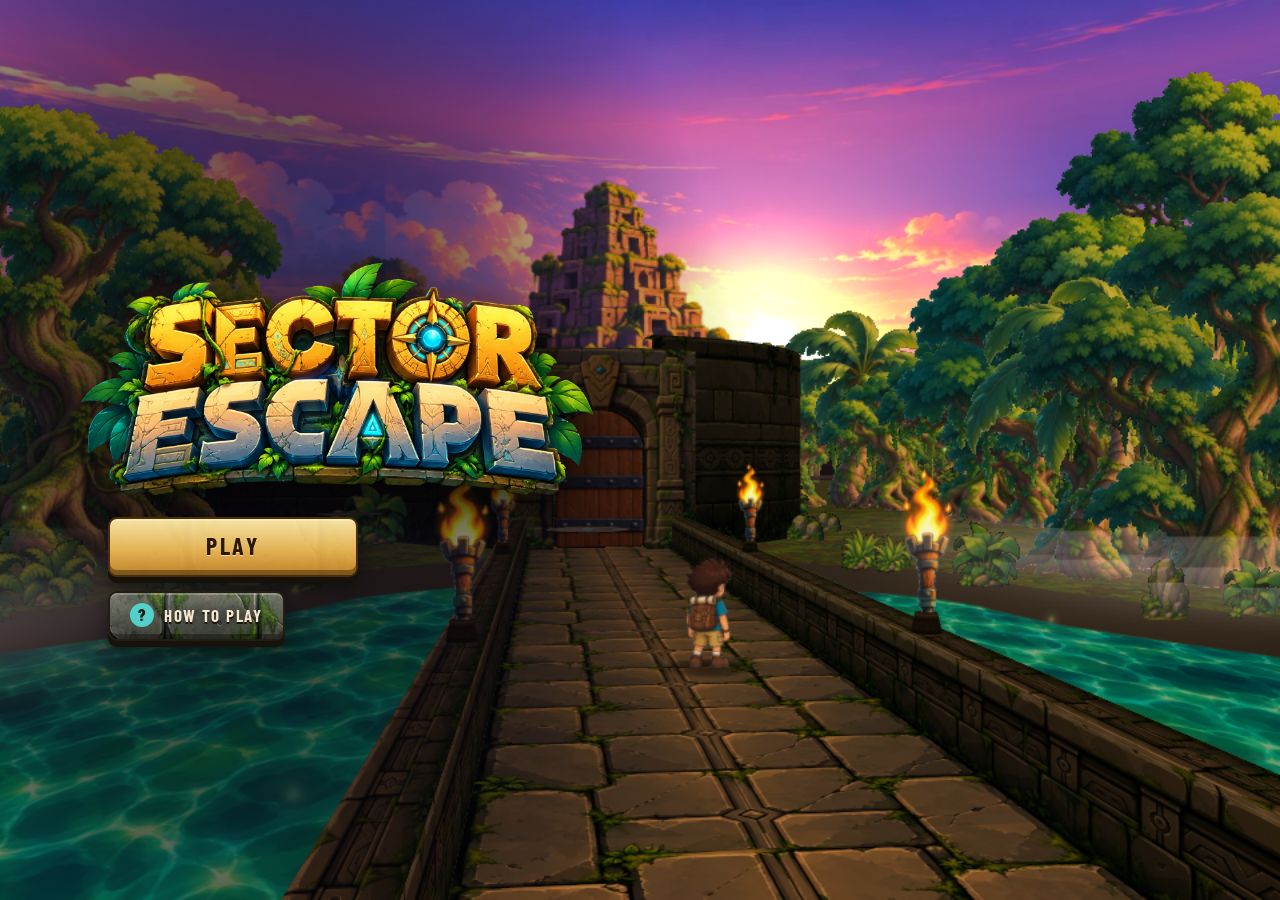
==== commit 5e38d19f: "Add tools for converting GIFs to WebP sprite sheets and packing PNGs into sprite sheets - Implement " ====
--- a/index.html
+++ b/index.html
@@ -38,45 +38,38 @@
   <div id="caption"></div>
   <div id="stamp"></div>
   <div id="damage"></div>
-  <div id="skip" class="pill small">Tap to skip ›</div>
+  <div id="skip" class="pill small">Skip ›</div>
   <div id="toast"><div class="t-title"></div><div class="t-stars stars"></div><div class="t-points"></div></div>
 
-  <!-- Sector Cannon input panel -->
-  <section id="cannon-panel" class="panel">
-    <header><h2>Sector Cannon</h2><span id="attempts"></span><button id="btn-hint" class="btn ghost small" title="Show the next hint step">Hint</button></header>
-    <div class="panel-info">   <!-- scrolls on short screens; the keypad below always stays fully visible -->
-      <div id="formula-box" class="formula"></div>
-      <div id="diagnosis" class="feedback"></div>
-      <div id="feedback" class="feedback"></div>
-    </div>
-    <!-- stone keypad (theme: assets/newNumPad.png mockup; frame built by tools/make_ui_numpad.py) -->
-    <div id="numpad" class="numpad">
-      <svg class="np-crest" viewBox="0 0 64 40" aria-hidden="true"><path d="M32 2 L60 36 Q61 38 58 38 L6 38 Q3 38 4 36 Z" fill="#c99a3f" stroke="#2b1f0c" stroke-width="2.4" stroke-linejoin="round"/><path d="M32 9 L52 33 L12 33 Z" fill="#7a5a22"/><path d="M32 12 L48 31 L16 31 Z" fill="#3fd8d0" stroke="#0d3b39" stroke-width="1.4" stroke-linejoin="round"/><path d="M32 12 L36 24 L32 31 L16 31 Z" fill="#b9fffb" opacity="0.75"/><path d="M32 12 L36 24 L48 31" fill="none" stroke="#e8fffe" stroke-width="1" opacity="0.8"/></svg>
-      <svg class="np-vine v-tl" viewBox="0 0 64 96" aria-hidden="true"><use href="#np-vine"/></svg>
-      <svg class="np-vine v-br" viewBox="0 0 64 96" aria-hidden="true"><use href="#np-vine"/></svg>
-      <label class="np-display"><span class="sr-only">Area in square metres</span><input id="answer" type="text" inputmode="decimal" autocomplete="off" placeholder="Area of the sector"><span class="unit">m²</span></label>
-      <div id="keypad" class="keypad"></div>
-    </div>
-    <svg width="0" height="0" style="position:absolute" aria-hidden="true">
-      <defs>
-        <symbol id="np-leaf" viewBox="0 -10 30 20"><path d="M0 0 C7 -9 21 -9 28 0 C21 8 7 9 0 0 Z" fill="#78bf42" stroke="#1d2b14" stroke-width="1.6" stroke-linejoin="round"/><path d="M1 0 C9 -6 19 -6 27 0" fill="#a7dd6c" opacity="0.7"/><path d="M2 0 L24 0" stroke="#3d7a26" stroke-width="1.2" stroke-linecap="round"/></symbol>
-        <symbol id="np-vine" viewBox="0 0 64 96"><path d="M30 0 C25 22 39 40 31 62 S24 86 28 96" fill="none" stroke="#2c5320" stroke-width="3.2" stroke-linecap="round"/><use href="#np-leaf" x="30" y="4" width="30" height="20" transform="rotate(-28 31 14)"/><use href="#np-leaf" x="2" y="20" width="30" height="20" transform="rotate(24 31 30)"/><use href="#np-leaf" x="33" y="40" width="30" height="20" transform="rotate(-18 34 50)"/><use href="#np-leaf" x="0" y="62" width="30" height="20" transform="rotate(30 29 72)"/></symbol>
-      </defs>
-    </svg>
+  <!-- Answer dock, right-centre: the formula (it substitutes, crosses out and simplifies on a wrong shot), the
+       one-line misconception tip, the answer bar and a compact keypad. The beam feedback stays in the arena. -->
+  <section id="cannon-panel" class="dock" aria-label="Sector Cannon answer">
+    <div id="formula" class="dock-formula" aria-live="polite"></div>
+    <div id="tip" class="dock-tip" role="status" aria-live="polite"></div>
+    <label class="np-display"><span class="sr-only">Area in square metres</span><input id="answer" type="text" inputmode="decimal" autocomplete="off" placeholder="Area"><span class="unit">m²</span></label>
+    <div id="keypad" class="keypad"></div>
   </section>
+
+  <!-- End-of-arena results card (LXD): which stars, why, and a way to retry for three -->
+  <div id="arena-result" class="arena-result" role="dialog" aria-labelledby="ar-title">
+    <div id="ar-title" class="ar-title">Arena 1 cleared</div>
+    <div id="ar-stars" class="ar-stars"></div>
+    <ul id="ar-criteria" class="ar-criteria"></ul>
+    <div class="ar-btns"><button id="btn-ar-next" class="btn primary">Next arena ▶</button><button id="btn-ar-retry" class="btn secondary">↻ Retry for ★★★</button></div>
+  </div>
 
   <!-- Screens -->
   <section id="screen-loading" class="screen active"><div class="loader"><div class="logo-wrap"><img id="loading-logo" alt=""></div><div class="progress"><div id="progress-fill"></div></div><div id="loading-text">Loading the jungle…</div></div></section>
 
   <section id="screen-title" class="screen">
+    <div class="title-birds" aria-hidden="true"><i class="bird b1"></i><i class="bird b2"></i><i class="bird b3"></i></div>
     <div class="title-wrap">
-      <img id="title-logo" class="logo" alt="Sector Escape – The Lost Jungle">
+      <img id="title-logo" class="logo" alt="Sector Escape">
       <div class="title-btns">
-        <button id="btn-play" class="btn primary">Play</button>
-        <button id="btn-continue" class="btn secondary">Continue</button>
-        <button id="btn-howto" class="btn link">How to play</button>
+        <button id="btn-continue" class="btn tablet">Continue</button>
+        <button id="btn-play" class="btn tablet">Play</button>
+        <button id="btn-howto" class="btn tablet small"><span class="q" aria-hidden="true">?</span>How to play</button>
       </div>
-      <div class="title-foot">A maths adventure · Area of a sector</div>
     </div>
   </section>
 
@@ -90,23 +83,35 @@
 
   <section id="screen-map" class="screen">
     <canvas id="map-canvas" aria-label="Map of the seven rings"></canvas>
-    <aside id="map-panel" class="map-panel">
-      <div class="mp-kicker">Arena <span id="mp-num">1</span> of 7</div>
-      <h2 id="mp-name">The Mossy Gate</h2>
-      <p id="mp-tag" class="mp-tag"></p>
-      <svg id="mp-diagram" viewBox="0 0 200 200" aria-hidden="true"></svg>
-      <div class="mp-facts"><div><span>Radius</span><b id="mp-r">7 m</b></div><div><span>Angle</span><b id="mp-t">90°</b></div><div><span>Guardians</span><b id="mp-g">Slow</b></div></div>
+    <!-- slim top bar (LXD): back to the title · total stars · sound + settings -->
+    <div class="map-top">
+      <button id="btn-map-back" class="icon-btn svg" aria-label="Back to the title screen"><svg viewBox="0 0 24 24" aria-hidden="true"><path d="M15 5 L8 12 L15 19" fill="none" stroke="currentColor" stroke-width="2.6" stroke-linecap="round" stroke-linejoin="round"/></svg></button>
+      <div id="map-stars" class="map-stars">★ 0 / 21</div>
+      <div class="map-top-r">
+        <button id="btn-map-sound" class="icon-btn" aria-label="Sound"></button>
+        <button id="btn-map-settings" class="icon-btn svg" aria-label="Settings"><svg viewBox="0 0 24 24" aria-hidden="true"><path d="M12 8.6a3.4 3.4 0 1 0 0 6.8 3.4 3.4 0 0 0 0-6.8zm8.2 4.6.1-1.2-.1-1.2 2-1.6-2-3.4-2.4 1a8 8 0 0 0-2.1-1.2L15.4 2h-3.9l-.4 2.6A8 8 0 0 0 9 5.8l-2.4-1-2 3.4 2 1.6L6.5 12l.1 1.2-2 1.6 2 3.4 2.4-1a8 8 0 0 0 2.1 1.2l.4 2.6h3.9l.4-2.6a8 8 0 0 0 2.1-1.2l2.4 1 2-3.4z" fill="currentColor"/></svg></button>
+      </div>
+    </div>
+    <div id="map-settings" class="map-settings" role="menu">
+      <button id="ms-sound" class="btn secondary small">Sound: on</button>
+      <button id="ms-howto" class="btn secondary small">How to play</button>
+      <button id="ms-reset" class="btn secondary small">Reset progress</button>
+    </div>
+    <!-- the floating tag above the selected ring (LXD: replaces the big side panel) -->
+    <div id="map-tag" class="map-tag">
+      <div class="mt-kicker">Arena <span id="mp-num">1</span> of 7</div>
+      <div id="mp-name" class="mt-name">The Mossy Gate</div>
       <div id="mp-stars" class="stars"></div>
-      <div id="mp-best" class="mp-best"></div>
-      <button id="btn-enter" class="btn primary">Enter arena</button>
-      <button id="btn-map-back" class="btn link">Back to title</button>
-    </aside>
+      <div id="mp-best" class="mt-best"></div>
+      <button id="btn-enter" class="btn tablet primary small">Enter ▶</button>
+    </div>
+    <div id="map-arrow" class="map-arrow" aria-hidden="true"><span>Tap to begin</span><b>▼</b></div>
+    <div id="map-tip" class="map-tip" role="status"></div>
   </section>
 
   <section id="screen-results" class="screen">
     <div class="card results">
       <h2 id="res-title">You escaped the jungle!</h2>
-      <p class="muted">Every ring is broken. The lost temple is yours.</p>
       <table id="res-rows"></table>
       <div class="total"><span>This run</span><span id="res-total">0</span></div>
       <div id="res-stars" class="stars big"></div>
@@ -117,22 +122,39 @@
   <section id="screen-gameover" class="screen">
     <div class="card gameover">
       <h2>The guardians overwhelmed you…</h2>
-      <p id="go-text" class="muted">Remember: A = (θ/360) × πr². Use the exact area — not more, not less.</p>
       <div class="row"><button id="btn-retry" class="btn primary">Retry arena</button><button id="btn-go-map" class="btn secondary">Map</button></div>
     </div>
   </section>
 
+  <!-- How to play (LXD): three short cards on a parchment tablet, one picture + one or two lines each -->
   <section id="screen-howto" class="screen">
-    <div class="card howto">
-      <h2>How to play</h2>
-      <ol>
-        <li><b>Enter the arena.</b> The gate seals behind you. The arc on the far side is already open — and the guardians are standing in it.</li>
-        <li><b>Run to the platform at the centre</b> (WASD / arrows, or tap the floor). The Sector Laser Gun rises from under it.</li>
-        <li><b>Read the battlefield.</b> The gun scans the open arc: the radius <b>r</b> and central angle <b>θ</b> appear.</li>
-        <li><b>Calculate the sector area</b> with <b>A = (θ/360) × πr²</b>, using π = 22/7.</li>
-        <li><b>Enter the exact area and FIRE.</b> Too small → some guardians survive and attack. Too large → the excess hits the solid wall and reflects back at you. Exact → every guardian destroyed; run through the open arc into the next ring.</li>
-      </ol>
-      <button id="btn-howto-close" class="btn primary">Got it</button>
+    <div class="howto-deck" role="dialog" aria-label="How to play">
+      <div class="hw-kicker">How to play</div>
+      <div class="hw-viewport"><div class="hw-track" id="hw-track">
+        <article class="hw-card">
+          <div class="hw-pic" id="hw-pic-0"></div>
+          <h3>Reach the cannon</h3>
+          <p>Run to the centre of the arena. The Sector Cannon rises from the ground.</p>
+          <p class="hw-small">Move with WASD or the arrow keys, or tap the floor.</p>
+        </article>
+        <article class="hw-card">
+          <div class="hw-pic" id="hw-pic-1"></div>
+          <h3>Find the sector area</h3>
+          <p class="hw-formula">A = <span class="frac"><span>θ</span><span>360</span></span> × π × r²,&nbsp; using π = <span class="frac"><span>22</span><span>7</span></span></p>
+          <p class="hw-small">The guardians freeze while you think, so take your time. Each miss shows you the next step of the working.</p>
+        </article>
+        <article class="hw-card">
+          <div class="hw-pic hw-three" id="hw-pic-2"></div>
+          <h3>Fire!</h3>
+          <p>You have <span id="hw-shields" class="hw-shields"></span> 3 shields. Each wrong shot costs one.</p>
+          <p class="hw-small">You can answer like 38.5 or 77/2.</p>
+        </article>
+      </div></div>
+      <div class="hw-nav">
+        <button id="hw-back" class="btn secondary">Back</button>
+        <div class="hw-dots" id="hw-dots"><i></i><i></i><i></i></div>
+        <button id="hw-next" class="btn primary">Next</button>
+      </div>
     </div>
   </section>
 
--- a/styles/main.css
+++ b/styles/main.css
@@ -21,7 +21,7 @@
 #game canvas { display: block; }
 #labels { position: fixed; inset: 0; pointer-events: none; overflow: hidden; }
 #ui { position: fixed; inset: 0; pointer-events: none; }
-#ui button, #ui input, #ui .screen.active, #ui .panel.open, #ui .medal { pointer-events: auto; }
+#ui button, #ui input, #ui .screen.active, #ui .dock.open, #ui .arena-result.show, #ui .medal { pointer-events: auto; }
 .screen:not(.active) * { pointer-events: none !important; }
 
 /* ---------- buttons ---------- */
@@ -54,8 +54,51 @@
 .card td { padding: 8px 4px; border-bottom: 1px solid var(--line); text-align: left; }
 .card td:last-child { text-align: right; color: var(--cyan); font-weight: 600; }
 .card .total { display: flex; justify-content: space-between; align-items: baseline; font-family: var(--font-head); font-weight: 800; text-transform: uppercase; font-size: 30px; letter-spacing: 0.04em; color: var(--amber); padding: 10px 4px 16px; }
-.howto ol { text-align: left; font-size: 15px; line-height: 1.55; padding-left: 20px; color: var(--ivory); }
-.howto li { margin: 8px 0; } .howto b { color: var(--amber); font-weight: 600; }
+/* how to play (LXD): three cards on a parchment tablet: one picture + one or two lines each */
+.howto-deck { position: relative; width: min(660px, 94vw); padding: 24px 30px 20px; border-radius: 14px; background: #e8d6ad center/cover; color: #3b2a12; box-shadow: var(--shadow); transform: translateY(12px); transition: transform 0.45s cubic-bezier(0.2, 1, 0.3, 1); }
+.screen.active .howto-deck { transform: none; }
+.hw-kicker { font-family: var(--font-head); font-weight: 800; font-size: 14px; letter-spacing: 0.22em; text-transform: uppercase; color: #8a5a1a; text-align: center; }
+.hw-viewport { overflow: hidden; margin-top: 6px; touch-action: pan-y; }
+.hw-track { display: flex; transition: transform 0.45s cubic-bezier(0.2, 1, 0.3, 1); }
+.hw-card { flex: 0 0 100%; display: flex; flex-direction: column; align-items: center; text-align: center; padding: 0 6px; box-sizing: border-box; }
+.hw-pic { width: 100%; height: 232px; display: grid; place-items: center; margin-bottom: 8px; }
+.hw-card h3 { font-family: var(--font-head); font-weight: 800; font-size: 34px; letter-spacing: 0.04em; text-transform: uppercase; margin: 0 0 6px; color: #3b2a12; line-height: 1; }
+.hw-card p { margin: 0 0 6px; font-size: 17px; font-weight: 600; line-height: 1.45; max-width: 540px; }
+.hw-card p.hw-small { font-size: 14px; font-weight: 500; color: #6b4e24; }
+.hw-card p.hw-formula { font-size: 22px; font-weight: 700; }
+.hw-shields img { width: 22px; height: 22px; vertical-align: -5px; margin: 0 1px; }
+.hw-nav { display: grid; grid-template-columns: 1fr auto 1fr; align-items: center; margin-top: 12px; }
+.hw-nav .btn { min-width: 120px; } #hw-back { justify-self: start; } #hw-next { justify-self: end; }
+.howto-deck .btn.secondary { color: #3b2a12; border-color: rgba(59, 42, 18, 0.45); background: rgba(255, 255, 255, 0.25); }
+.hw-dots { display: flex; gap: 10px; } .hw-dots i { width: 11px; height: 11px; border-radius: 50%; background: rgba(59, 42, 18, 0.25); cursor: pointer; transition: 0.25s; }
+.hw-dots i.on { background: #b9761f; box-shadow: 0 0 0 3px rgba(185, 118, 31, 0.25); }
+.hw-arena { position: relative; width: 228px; height: 228px; }
+.hw-floor { position: absolute; inset: 0; border-radius: 50%; background: center / cover no-repeat; box-shadow: inset 0 0 0 7px #5e5747, 0 8px 18px rgba(0, 0, 0, 0.35); }
+.hw-path { position: absolute; inset: 0; width: 100%; height: 100%; }
+.hw-hatch { position: absolute; left: 50%; top: 50%; width: 66px; transform: translate(-50%, -50%); }
+.hw-cannon { position: absolute; left: 50%; top: 50%; width: 74px; transform: translate(-50%, -86%); animation: hwcannon 3.4s ease-in-out infinite; }
+@keyframes hwcannon { 0%, 46% { opacity: 0; transform: translate(-50%, -30%) scale(0.5); } 60%, 92% { opacity: 1; transform: translate(-50%, -86%) scale(1); } 100% { opacity: 0; transform: translate(-50%, -86%) scale(1); } }
+.hw-karan { position: absolute; left: 50%; width: 46px; transform: translate(-50%, -100%); animation: hwrun 3.4s ease-in-out infinite; }
+@keyframes hwrun { 0% { top: 98%; } 46%, 100% { top: 76%; } }
+.hw-diagram { width: 240px; height: 228px; }
+.hw-diagram .d-ring { fill: rgba(94, 87, 71, 0.16); stroke: #5e5747; stroke-width: 5; }
+.hw-diagram .d-sector { fill: rgba(40, 190, 184, 0.35); }
+.hw-diagram .d-arc { fill: none; stroke: #13958f; stroke-width: 6; stroke-linecap: round; }
+.hw-diagram .d-edge { stroke: #2b2418; stroke-width: 2.5; }
+.hw-diagram .d-angle { fill: none; stroke: #b9761f; stroke-width: 3; }
+.hw-diagram .d-o { fill: #2b2418; }
+.hw-diagram .d-lbl { font-family: var(--font-head); font-weight: 800; font-size: 20px; fill: #2b2418; }
+.hw-diagram .d-lbl.cy { fill: #0f7f7a; } .hw-diagram .d-lbl.small { font-size: 13px; letter-spacing: 0.12em; text-transform: uppercase; fill: #0f7f7a; }
+.hw-three { display: flex; gap: 12px; justify-content: center; align-items: flex-start; }
+.hw-out { margin: 0; width: 176px; display: flex; flex-direction: column; align-items: center; gap: 4px; }
+.hw-out svg { width: 124px; height: 124px; }
+.hw-out figcaption { font-size: 13.5px; line-height: 1.3; color: #4a3518; font-weight: 500; }
+.hw-out figcaption b { display: block; font-family: var(--font-head); font-size: 21px; letter-spacing: 0.04em; text-transform: uppercase; }
+.hw-out.small b { color: #b23b2a; } .hw-out.right b { color: #a8740f; } .hw-out.big b { color: #b0265f; }
+.m-ring { fill: rgba(94, 87, 71, 0.14); stroke: #5e5747; stroke-width: 3; }
+.m-target { fill: none; stroke: #c9900f; stroke-width: 2.4; stroke-dasharray: 5 4; }
+.m-beam { fill: rgba(30, 175, 170, 0.6); } .m-gold { fill: rgba(240, 190, 60, 0.8); stroke: #a8740f; stroke-width: 1.5; } .m-excess { fill: rgba(225, 35, 85, 0.7); }
+.m-bot { fill: #b23b2a; stroke: #4a1208; stroke-width: 1.5; } .m-star { font-size: 24px; fill: #fff6cf; } .m-bounce { fill: none; stroke: #d81f56; stroke-width: 3; stroke-linecap: round; }
 
 /* loading */
 .loader { text-align: center; }
@@ -66,13 +109,36 @@
 #loading-text code { color: var(--amber); }
 
 /* title: locked cinematic shot on the right, typography column on the left */
-#screen-title { justify-content: flex-start; background: linear-gradient(90deg, rgba(8, 16, 14, 0.92) 0%, rgba(8, 16, 14, 0.78) 30%, rgba(8, 16, 14, 0.2) 52%, rgba(8, 16, 14, 0) 64%); }
+/* the dark gradient stays behind the logo and buttons only (LXD): the water and the bridge keep their light */
+#screen-title { justify-content: flex-start; background: radial-gradient(ellipse 40% 75% at 18% 50%, rgba(10, 8, 18, 0.72) 0%, rgba(10, 8, 18, 0.45) 55%, rgba(10, 8, 18, 0) 100%); }
 .title-wrap { margin-left: clamp(24px, 6vw, 96px); width: min(520px, 42vw); display: flex; flex-direction: column; align-items: flex-start; gap: 18px; }
 .title-wrap .logo { width: 100%; filter: drop-shadow(0 14px 24px rgba(0, 0, 0, 0.7)); }
-.title-btns { display: flex; flex-direction: column; align-items: flex-start; gap: 12px; margin-left: 6%; }
-.title-btns .btn.primary { min-width: 220px; font-size: 24px; padding: 16px 34px; }
-.title-btns .btn.secondary { min-width: 220px; }
-.title-foot { margin-left: 6%; color: var(--muted); font-size: 13px; letter-spacing: 0.06em; text-transform: uppercase; }
+.title-btns { display: flex; flex-direction: column; align-items: flex-start; gap: 14px; margin-left: 6%; }
+/* carved stone tablets (LXD): glow on hover, press down on click; the primary one is gold-lit and pulses gently */
+.btn.tablet { position: relative; min-width: 250px; padding: 15px 30px 17px; font-size: 24px; letter-spacing: 0.12em; color: #f3e8cf; text-shadow: 0 2px 0 #1c140a, 0 0 10px rgba(0, 0, 0, 0.6);
+  border-radius: 9px; border: 2px solid #231d13;
+  background: linear-gradient(180deg, rgba(255, 255, 255, 0.12), rgba(0, 0, 0, 0.32)), url(../assets/textures/wall_top.webp) 22% 50% / 240% auto, #5d5949;
+  box-shadow: inset 0 2px 0 rgba(255, 255, 255, 0.22), inset 0 -5px 0 rgba(0, 0, 0, 0.35), 0 6px 0 #17130c, 0 12px 22px rgba(0, 0, 0, 0.5);
+  transition: transform 0.1s, box-shadow 0.12s, filter 0.2s; }
+.btn.tablet:hover { transform: translateY(-1px); filter: brightness(1.12); box-shadow: inset 0 2px 0 rgba(255, 255, 255, 0.22), inset 0 -5px 0 rgba(0, 0, 0, 0.35), 0 7px 0 #17130c, 0 12px 22px rgba(0, 0, 0, 0.5), 0 0 22px rgba(255, 196, 110, 0.45); }
+.btn.tablet:active { transform: translateY(5px); box-shadow: inset 0 3px 6px rgba(0, 0, 0, 0.45), 0 1px 0 #17130c, 0 4px 10px rgba(0, 0, 0, 0.45); }
+.btn.tablet.primary { color: #2a1704; text-shadow: 0 1px 0 rgba(255, 236, 190, 0.7); border-color: #4a2e0c;
+  background: linear-gradient(180deg, rgba(255, 236, 170, 0.94), rgba(236, 182, 82, 0.93) 58%, rgba(196, 132, 40, 0.95)), url(../assets/textures/wall_top.webp) 22% 50% / 240% auto;
+  animation: tabletpulse 2.6s ease-in-out infinite; }
+@keyframes tabletpulse { 0%, 100% { box-shadow: inset 0 2px 0 rgba(255, 255, 255, 0.35), inset 0 -5px 0 rgba(0, 0, 0, 0.3), 0 6px 0 #3a2508, 0 12px 22px rgba(0, 0, 0, 0.5), 0 0 0 rgba(255, 200, 90, 0); }
+  50% { box-shadow: inset 0 2px 0 rgba(255, 255, 255, 0.35), inset 0 -5px 0 rgba(0, 0, 0, 0.3), 0 6px 0 #3a2508, 0 12px 22px rgba(0, 0, 0, 0.5), 0 0 26px rgba(255, 200, 90, 0.6); } }
+.btn.tablet.primary:active { animation: none; }
+.btn.tablet.small { min-width: 0; font-size: 17px; padding: 10px 20px 12px; letter-spacing: 0.1em; }
+.btn.tablet .q { display: inline-grid; place-items: center; width: 24px; height: 24px; margin-right: 10px; border-radius: 50%; background: rgba(82, 222, 216, 0.9); color: #0c1714; text-shadow: none; font-size: 16px; font-weight: 800; vertical-align: 1px; }
+/* birds crossing the dusk sky */
+.title-birds { position: absolute; inset: 0; pointer-events: none; overflow: hidden; }
+.bird { position: absolute; width: 26px; height: 10px; left: -40px; }
+.bird::before, .bird::after { content: ''; position: absolute; top: 0; width: 14px; height: 8px; border-top: 2.5px solid rgba(30, 18, 30, 0.85); border-radius: 50% 50% 0 0; animation: flap 0.5s ease-in-out infinite alternate; }
+.bird::before { left: 0; transform-origin: 100% 100%; } .bird::after { right: 0; transform-origin: 0 100%; }
+@keyframes flap { from { transform: rotate(18deg); } to { transform: rotate(-12deg); } }
+.bird::after { animation-name: flap2; } @keyframes flap2 { from { transform: rotate(-18deg); } to { transform: rotate(12deg); } }
+.bird.b1 { top: 16%; animation: fly 26s linear infinite; } .bird.b2 { top: 21%; animation: fly 31s linear 6s infinite; transform: scale(0.8); } .bird.b3 { top: 13%; animation: fly 38s linear 15s infinite; transform: scale(0.65); }
+@keyframes fly { from { left: -40px; margin-top: 0; } 50% { margin-top: -18px; } to { left: calc(100% + 40px); margin-top: 6px; } }
 
 /* story */
 #screen-story { background: rgba(5, 11, 9, 0.6); }
@@ -102,26 +168,37 @@
 @keyframes halo { 0%, 100% { opacity: 0.4; } 50% { opacity: 1; } }
 .medal.shake { animation: shake 0.35s; }
 @keyframes shake { 0%, 100% { transform: translateX(0); } 25% { transform: translateX(-6px); } 75% { transform: translateX(6px); } }
-.map-panel { position: absolute; right: 28px; top: 28px; bottom: 28px; width: 360px; background: var(--panel); border: 1px solid var(--line); border-radius: 18px; padding: 28px 28px 22px; display: flex; flex-direction: column; gap: 10px; box-shadow: var(--shadow); }
-.map-panel.flash { animation: panelflash 0.35s ease-out; }
-@keyframes panelflash { from { transform: translateX(8px); opacity: 0.6; } to { transform: none; opacity: 1; } }
-.mp-kicker { font-family: var(--font-head); font-weight: 700; letter-spacing: 0.16em; text-transform: uppercase; font-size: 14px; color: var(--amber); }
-.map-panel h2 { font-family: var(--font-head); font-weight: 800; text-transform: uppercase; font-size: 38px; line-height: 1; letter-spacing: 0.02em; margin: 0; }
-.mp-tag { margin: 0; color: var(--muted); font-size: 14px; }
-#mp-diagram { width: 100%; max-height: 220px; margin: 4px 0; }
-#mp-diagram .d-ring { fill: rgba(243, 235, 216, 0.04); stroke: var(--stone); stroke-width: 5; }
-#mp-diagram .d-sector { fill: rgba(82, 222, 216, 0.22); stroke: var(--cyan); stroke-width: 2; }
-#mp-diagram .d-radius { stroke: var(--ivory); stroke-width: 2.5; }
-#mp-diagram .d-hub { fill: var(--cyan); }
-#mp-diagram .d-theta { font-family: var(--font-head); font-weight: 700; font-size: 18px; fill: var(--cyan); text-anchor: middle; }
-#mp-diagram .d-r { font-family: var(--font-head); font-weight: 700; font-size: 16px; fill: var(--ivory); text-anchor: middle; }
-.mp-facts { display: grid; grid-template-columns: repeat(3, 1fr); gap: 8px; }
-.mp-facts div { background: rgba(243, 235, 216, 0.05); border: 1px solid var(--line); border-radius: 10px; padding: 8px 10px; display: flex; flex-direction: column; gap: 2px; }
-.mp-facts span { font-size: 11px; letter-spacing: 0.1em; text-transform: uppercase; color: var(--muted); }
-.mp-facts b { font-family: var(--font-head); font-weight: 700; font-size: 18px; letter-spacing: 0.02em; }
-.mp-best { color: var(--muted); font-size: 13px; min-height: 18px; }
-.map-panel .btn.primary { margin-top: auto; width: 100%; font-size: 22px; padding: 16px; }
-.map-panel .btn.link { align-self: center; }
+.map-top { position: absolute; left: 0; right: 0; top: 0; height: 60px; display: flex; align-items: center; justify-content: space-between; padding: 0 16px; background: linear-gradient(180deg, rgba(6, 14, 12, 0.72), rgba(6, 14, 12, 0)); pointer-events: none; }
+.map-top > *, .map-top-r > * { pointer-events: auto; }
+.map-top-r { display: flex; gap: 8px; }
+button.icon-btn.svg { display: grid; place-items: center; color: var(--ivory); padding: 0; } button.icon-btn.svg svg { width: 22px; height: 22px; }
+.map-stars { font-family: var(--font-head); font-weight: 800; font-size: 22px; letter-spacing: 0.08em; color: var(--amber); text-shadow: 0 2px 6px rgba(0, 0, 0, 0.6); background: rgba(8, 18, 16, 0.6); border: 1px solid var(--line); border-radius: 999px; padding: 4px 16px; }
+.map-settings { position: absolute; right: 16px; top: 62px; display: flex; flex-direction: column; gap: 8px; padding: 12px; background: var(--panel); border: 1px solid var(--line); border-radius: 14px; box-shadow: var(--shadow); opacity: 0; transform: translateY(-6px); pointer-events: none; transition: 0.2s; }
+.map-settings.open { opacity: 1; transform: none; pointer-events: auto; }
+.map-settings .btn { min-width: 190px; text-align: left; }
+.map-settings #ms-reset.confirm { border-color: var(--red); color: #ffb3a8; }
+/* the floating tag above the selected ring: parchment, compact */
+.map-tag { position: absolute; left: 0; top: 0; min-width: 196px; padding: 12px 16px 14px; border-radius: 12px; background: #e8d6ad center/cover; color: #3b2a12; text-align: center; box-shadow: 0 10px 26px rgba(0, 0, 0, 0.5); opacity: 0; transform: translateY(6px); transition: opacity 0.25s, transform 0.25s; pointer-events: none; }
+.map-tag.show { opacity: 1; transform: none; pointer-events: auto; }
+.map-tag::after { content: ''; position: absolute; left: var(--tip-x, 50%); bottom: -9px; width: 18px; height: 18px; margin-left: -9px; background: #dcc89c; transform: rotate(45deg); box-shadow: 4px 4px 8px rgba(0, 0, 0, 0.25); }
+.map-tag[data-side="below"]::after { bottom: auto; top: -9px; box-shadow: -3px -3px 6px rgba(0, 0, 0, 0.15); }
+.map-tag[data-side="left"]::after { left: auto; right: -9px; bottom: auto; top: var(--tip-y, 50%); margin: -9px 0 0; }
+.map-tag[data-side="right"]::after { left: -9px; bottom: auto; top: var(--tip-y, 50%); margin: -9px 0 0; box-shadow: -3px 3px 6px rgba(0, 0, 0, 0.2); }
+.map-tag[data-side="dock"]::after { display: none; }
+.map-tag[data-side="dock"] { min-width: min(340px, 90vw); display: grid; grid-template-columns: 1fr auto; grid-template-areas: "k btn" "n btn" "s btn"; column-gap: 12px; text-align: left; align-items: center; }
+.map-tag[data-side="dock"] .mt-kicker { grid-area: k; } .map-tag[data-side="dock"] .mt-name { grid-area: n; } .map-tag[data-side="dock"] .stars { grid-area: s; justify-content: flex-start; } .map-tag[data-side="dock"] .mt-best { display: none; }
+.map-tag[data-side="dock"] .btn.tablet { grid-area: btn; min-width: 0; }
+.mt-kicker { font-family: var(--font-head); font-weight: 800; font-size: 13px; letter-spacing: 0.18em; text-transform: uppercase; color: #8a5a1a; }
+.mt-name { font-family: var(--font-head); font-weight: 800; font-size: 25px; text-transform: uppercase; letter-spacing: 0.02em; line-height: 1.05; margin: 1px 0 4px; }
+.map-tag .stars { justify-content: center; margin: 2px 0 4px; } .map-tag .stars img { width: 24px; height: 24px; }
+.mt-best { font-size: 12.5px; font-weight: 600; color: #6b4e24; min-height: 0; margin-bottom: 6px; } .mt-best:empty { display: none; }
+.map-tag .btn.tablet { min-width: 150px; position: relative; z-index: 1; }
+.map-arrow { position: absolute; left: 0; top: 0; display: flex; flex-direction: column; align-items: center; color: var(--amber); font-family: var(--font-head); font-weight: 800; letter-spacing: 0.12em; text-transform: uppercase; text-shadow: 0 2px 6px rgba(0, 0, 0, 0.8); opacity: 0; pointer-events: none; transition: opacity 0.3s; }
+.map-arrow.show { opacity: 1; animation: bob 0.9s ease-in-out infinite; }
+.map-arrow span { font-size: 17px; background: rgba(8, 18, 16, 0.75); border: 1px solid rgba(244, 191, 85, 0.6); border-radius: 999px; padding: 3px 12px; } .map-arrow b { font-size: 22px; line-height: 1; margin-top: 2px; }
+@keyframes bob { 0%, 100% { translate: 0 0; } 50% { translate: 0 8px; } }
+.map-tip { position: absolute; left: 0; top: 0; font-size: 13.5px; font-weight: 600; color: var(--ivory); background: rgba(8, 18, 16, 0.9); border: 1px solid rgba(220, 102, 87, 0.7); border-radius: 999px; padding: 5px 12px; opacity: 0; pointer-events: none; transition: opacity 0.2s; white-space: nowrap; }
+.map-tip.show { opacity: 1; }
 .stars { display: flex; gap: 6px; justify-content: flex-start; margin: 2px 0; } .stars img { width: 28px; height: 28px; } .stars.big img { width: 48px; height: 48px; }
 .card .stars { justify-content: center; }
 
@@ -137,8 +214,8 @@
 .hud-dots i { width: 9px; height: 9px; border-radius: 50%; background: rgba(243, 235, 216, 0.18); }
 .hud-dots i.done { background: var(--cyan); } .hud-dots i.now { background: var(--amber); box-shadow: 0 0 0 3px rgba(244, 191, 85, 0.22); }
 .shields { display: flex; gap: 4px; } .shields img { width: 40px; height: 40px; filter: drop-shadow(0 3px 6px rgba(0, 0, 0, 0.5)); transition: transform 0.3s; }
-.shields img.lost { animation: lost 0.6s ease-out both; }
-@keyframes lost { 0% { transform: scale(1.35) rotate(-12deg); filter: brightness(2.4); } 100% { transform: none; } }
+.shields img.lost { animation: lost 0.9s ease-out both; }
+@keyframes lost { 0% { transform: scale(1.7); filter: brightness(2.6) drop-shadow(0 0 10px #ff5040); } 20% { transform: scale(1.5) rotate(-14deg); } 35% { transform: scale(1.5) rotate(12deg); } 50% { transform: scale(1.4) rotate(-8deg); } 100% { transform: none; } }
 .hud-btns { display: flex; gap: 8px; }
 .threat { opacity: 0; transition: opacity 0.4s; }
 .threat.show { opacity: 1; }
@@ -159,9 +236,9 @@
 #banner.alert { background: rgba(220, 102, 87, 0.92); } #banner.info { background: rgba(20, 41, 37, 0.92); border: 1px solid var(--cyan); } #banner.success { background: rgba(68, 101, 73, 0.95); } #banner.boss { background: rgba(155, 107, 214, 0.92); }
 #caption { position: absolute; left: 24px; bottom: 26px; max-width: min(520px, 70vw); background: var(--panel-soft); border: 1px solid var(--line); border-left: 3px solid var(--amber); border-radius: 10px; padding: 10px 16px; font-size: 15px; font-weight: 500; line-height: 1.45; opacity: 0; transform: translateY(10px); transition: 0.35s; backdrop-filter: blur(6px); }
 #caption.show { opacity: 1; transform: none; }
-#stamp { position: absolute; left: 50%; top: 52%; transform: translate(-50%, -50%) scale(1.6); opacity: 0; font-family: var(--font-head); font-weight: 800; font-size: clamp(40px, 6vw, 76px); letter-spacing: 0.1em; text-transform: uppercase; padding: 10px 36px 14px; border-radius: 14px; color: var(--ink); box-shadow: var(--shadow); transition: transform 0.3s cubic-bezier(0.2, 1.3, 0.4, 1), opacity 0.2s; text-align: center; }
+#stamp { position: absolute; left: var(--arena-cx, 50%); top: var(--arena-cy, 50%); transform: translate(-50%, 26px) scale(1.5); transform-origin: 50% 0; opacity: 0; font-family: var(--font-head); font-weight: 800; font-size: clamp(34px, 4.4vw, 58px); letter-spacing: 0.1em; text-transform: uppercase; padding: 10px 36px 14px; border-radius: 14px; color: var(--ink); box-shadow: var(--shadow); transition: transform 0.3s cubic-bezier(0.2, 1.3, 0.4, 1), opacity 0.2s; text-align: center; }
 #stamp small { display: block; font-family: var(--font-body); font-weight: 600; font-size: clamp(13px, 1.4vw, 17px); letter-spacing: 0; text-transform: none; margin-top: 2px; }
-#stamp.show { opacity: 1; transform: translate(-50%, -50%) scale(1); }
+#stamp.show { opacity: 1; transform: translate(-50%, 26px) scale(1); }
 #stamp.perfect { background: var(--cyan); } #stamp.under { background: var(--red); color: var(--ivory); } #stamp.over { background: var(--magenta); color: var(--ivory); } #stamp.wave { background: var(--ivory); } #stamp.boss { background: var(--violet); color: var(--ivory); }
 #damage { position: absolute; inset: 0; background: radial-gradient(ellipse at center, rgba(220, 102, 87, 0) 42%, rgba(220, 102, 87, 0.7) 100%); opacity: 0; pointer-events: none; }
 #damage.hit { animation: dmg 0.7s ease-out; }
@@ -173,64 +250,89 @@
 .wlabel.theta { color: var(--cyan); border-color: rgba(82, 222, 216, 0.4); } .wlabel.radius { color: var(--ivory); }
 @keyframes labelpop { from { scale: 0.5; } to { scale: 1; } }
 
-/* ---------- Sector Cannon panel ---------- */
-.panel { position: absolute; right: 22px; top: 74px; width: min(370px, 40vw); background: var(--panel); border: 1px solid var(--line); border-radius: 18px; padding: 18px 18px 14px; box-shadow: var(--shadow); transform: translateX(115%); opacity: 0; transition: transform 0.5s cubic-bezier(0.2, 1.1, 0.3, 1), opacity 0.4s; max-height: calc(100vh - 96px); overflow: hidden; display: flex; flex-direction: column; }
-.panel.open { transform: none; opacity: 1; }
-.panel > * { flex: none; }
-.panel .panel-info { flex: 1 1 auto; min-height: 0; overflow-y: auto; overflow-x: hidden; margin: 0 -4px; padding: 0 4px; scrollbar-width: thin; }
-.panel header { display: flex; gap: 10px; align-items: center; margin-bottom: 8px; }
-.panel header h2 { flex: 1; }
-.panel header #attempts { font-size: 12px; font-weight: 600; letter-spacing: 0.06em; text-transform: uppercase; color: #f08b7f; }
-.panel header #attempts:empty { display: none; }
-.panel h2 { font-family: var(--font-head); font-weight: 800; font-size: 24px; letter-spacing: 0.08em; text-transform: uppercase; margin: 0; color: var(--ivory); }
-.formula { background: rgba(243, 235, 216, 0.035); border-radius: 12px; padding: 10px 12px; font-size: 21px; font-weight: 600; text-align: center; margin: 6px 0; display: flex; flex-direction: column; gap: 6px; align-items: center; justify-content: center; }
-.formula .sub { font-size: 17px; color: var(--cyan); }
-.formula .hidden-f { color: var(--muted); font-size: 13px; font-weight: 500; }
-.frac { display: inline-flex; flex-direction: column; vertical-align: middle; line-height: 1.05; margin: 0 4px; font-size: 0.78em; text-align: center; }
-.frac span:first-child { border-bottom: 2px solid currentColor; padding: 0 3px; }
-.formula .givens { font-size: 15px; font-weight: 500; color: var(--muted); } .formula .givens b { color: var(--ivory); font-weight: 700; } .formula .givens b.cy { color: var(--cyan); }
-.formula .givens i { font-style: normal; margin: 0 9px; opacity: 0.45; }
-.muted-small { font-size: 11px; color: var(--muted); font-weight: 500; }
+/* ---------- answer dock (LXD: answer bar + compact keypad; everything else lives in the arena) ---------- */
 .sr-only { position: absolute; width: 1px; height: 1px; overflow: hidden; clip: rect(0 0 0 0); white-space: nowrap; }
-/* stone keypad (theme from the newNumPad mockup): mossy stone frame carved from the wall-top texture, cyan crest gem,
-   glowing display, chamfered slate keys with a gold-to-cyan rim, red delete, green ✓ (= FIRE when the keypad is shown) */
-.numpad { position: relative; margin: 18px 2px 4px; padding: 12px 10px; border: 20px solid transparent; border-image: url(../assets/ui/numpad_frame.webp) 40 round; background: radial-gradient(120% 90% at 50% 0%, #17322e 0%, #0c1a17 55%, #08110f 100%) padding-box; filter: drop-shadow(0 8px 12px rgba(0, 0, 0, 0.5)); }
-.numpad::before { content: ''; position: absolute; inset: -2px; border: 2px solid rgba(201, 160, 80, 0.45); box-shadow: inset 0 0 18px rgba(0, 0, 0, 0.65); pointer-events: none; }
-.np-crest { position: absolute; left: 50%; top: -37px; width: 50px; height: 31px; transform: translateX(-50%); filter: drop-shadow(0 0 5px rgba(82, 222, 216, 0.55)); transition: filter 0.3s; pointer-events: none; z-index: 2; }
-.numpad.ready .np-crest { animation: gempulse 1.2s ease-in-out infinite alternate; }
-@keyframes gempulse { to { filter: drop-shadow(0 0 12px rgba(120, 255, 248, 0.95)); } }
-.np-vine { position: absolute; width: 42px; height: 63px; pointer-events: none; z-index: 2; }
-.np-vine.v-tl { left: -34px; top: -30px; } .np-vine.v-br { right: -33px; bottom: -34px; transform: scaleX(-1) rotate(-10deg); }
-.np-display { display: flex; align-items: center; gap: 8px; height: 56px; padding: 0 14px; border-radius: 12px; background: linear-gradient(180deg, #051110, #0a1a18); border: 2px solid var(--cyan); box-shadow: 0 0 12px rgba(82, 222, 216, 0.5), inset 0 0 14px rgba(82, 222, 216, 0.2); cursor: text; }
-.np-display input { flex: 1; min-width: 0; background: transparent; border: none; outline: none; color: var(--ivory); font-family: var(--font-head); font-weight: 700; font-size: 34px; letter-spacing: 0.05em; caret-color: var(--cyan); padding: 0; }
-.np-display input::placeholder { color: rgba(82, 222, 216, 0.5); font-size: 19px; font-weight: 600; letter-spacing: 0.04em; }
+.dock { position: absolute; right: 20px; top: 50%; width: 300px; padding: 12px; background: rgba(9, 17, 15, 0.84); border: 1px solid var(--line); border-radius: 16px; box-shadow: var(--shadow); backdrop-filter: blur(6px); transform: translate(calc(100% + 40px), -50%); opacity: 0; transition: transform 0.45s cubic-bezier(0.2, 1.1, 0.3, 1), opacity 0.35s; }
+.dock.open { transform: translate(0, -50%); opacity: 1; }
+/* the formula, just above the keypad: substitution → cross-out → simplified, in place */
+.dock-formula { display: flex; justify-content: center; align-items: center; min-height: 66px; margin: 0 0 10px; padding: 18px 6px 16px; border-radius: 11px; background: rgba(243, 235, 216, 0.05); border: 1px solid rgba(244, 191, 85, 0.3); font-size: 20px; font-weight: 600; color: var(--ivory); white-space: nowrap; }
+.dock-formula:empty { display: none; }
+.dock-formula .row { display: inline-flex; align-items: center; gap: 6px; }
+.dock-formula .tok { display: inline-flex; align-items: center; position: relative; transition: color 0.3s, text-shadow 0.3s; }
+.dock-formula .frac { font-size: 0.84em; margin: 0 1px; }
+.dock-formula .v { position: relative; display: inline-block; padding: 0 2px; }
+.dock-formula sup { font-size: 0.6em; vertical-align: 0.6em; margin-left: 1px; }
+.dock-formula .note { position: absolute; left: 50%; transform: translateX(-50%); font-size: 0.8em; font-weight: 800; font-style: normal; color: var(--amber); opacity: 0; pointer-events: none; line-height: 1; }
+.dock-formula .num .note, .dock-formula .tok > .v > .note { bottom: 96%; }
+.dock-formula .den .note { top: 100%; }
+.dock-formula .note.show { animation: noteIn 0.4s ease-out forwards; }
+@keyframes noteIn { from { opacity: 0; transform: translateX(-50%) scale(0.5); } to { opacity: 1; transform: translateX(-50%) scale(1); } }
+@keyframes dissolveOut { to { opacity: 0; filter: blur(7px); transform: scale(1.3); } }
+@keyframes dissolveIn { from { opacity: 0; filter: blur(9px); transform: scale(0.75); } to { opacity: 1; filter: none; transform: none; } }
+.dock-formula .v.struck { color: rgba(243, 235, 216, 0.45); }
+.dock-formula .v.struck::after { content: ''; position: absolute; left: -2px; right: -2px; top: 52%; height: 2.5px; border-radius: 2px; background: #ff7a66; box-shadow: 0 0 6px rgba(255, 110, 90, 0.7); transform: rotate(-24deg) scaleX(0); transform-origin: left center; animation: strike 0.28s ease-out forwards; }
+@keyframes strike { to { transform: rotate(-24deg) scaleX(1); } }
+.dock-formula .tok.glow { color: var(--amber); text-shadow: 0 0 14px rgba(244, 191, 85, 0.85); }
+.dock-formula .tok.out { animation: dissolveOut 0.45s ease-in forwards; }
+.dock-formula .tok.in { animation: dissolveIn 0.55s ease-out both; }
+.dock-formula .tok.key { color: var(--amber); }
+.dock.locked .keypad, .dock.locked .np-display { opacity: 0.5; pointer-events: none; }
+.dock-tip { font-size: 13.5px; font-weight: 600; line-height: 1.35; color: #ffc2b8; max-height: 0; overflow: hidden; transition: max-height 0.3s, margin 0.3s, opacity 0.3s; opacity: 0; }
+.dock-tip.show { max-height: 60px; margin: 0 2px 9px; opacity: 1; }
+.dock-tip::before { content: '!'; display: inline-grid; place-items: center; width: 17px; height: 17px; margin-right: 7px; border-radius: 50%; background: #dc6657; color: #fff; font-size: 12px; font-weight: 800; vertical-align: 1px; }
+.np-display { display: flex; align-items: center; gap: 8px; height: 48px; padding: 0 12px; border-radius: 11px; background: linear-gradient(180deg, #051110, #0a1a18); border: 2px solid var(--cyan); box-shadow: 0 0 10px rgba(82, 222, 216, 0.45), inset 0 0 12px rgba(82, 222, 216, 0.18); cursor: text; }
+.np-display input { flex: 1; min-width: 0; background: transparent; border: none; outline: none; color: var(--ivory); font-family: var(--font-head); font-weight: 700; font-size: 30px; letter-spacing: 0.05em; caret-color: var(--cyan); padding: 0; }
+.np-display input::placeholder { color: rgba(82, 222, 216, 0.5); font-size: 19px; font-weight: 600; letter-spacing: 0.06em; }
 .np-display .unit { color: var(--muted); font-weight: 600; font-size: 15px; }
-.keypad { display: grid; grid-template-columns: repeat(4, 1fr); gap: 8px; margin-top: 12px; }
-.keypad .k { --ch: 10px; position: relative; height: 50px; padding: 0; border: 0; background: none; cursor: pointer; filter: drop-shadow(0 3px 0 #040807); transition: transform 0.06s, filter 0.15s; }
+.keypad { display: grid; grid-template-columns: repeat(4, 1fr); gap: 6px; margin-top: 10px; }
+.keypad .k { --ch: 8px; position: relative; height: 42px; padding: 0; border: 0; background: none; cursor: pointer; filter: drop-shadow(0 3px 0 #040807); transition: transform 0.06s, filter 0.15s; }
 .keypad .k-face { position: absolute; inset: 0; display: grid; place-items: center; clip-path: polygon(var(--ch) 0, calc(100% - var(--ch)) 0, 100% var(--ch), 100% calc(100% - var(--ch)), calc(100% - var(--ch)) 100%, var(--ch) 100%, 0 calc(100% - var(--ch)), 0 var(--ch)); background: linear-gradient(180deg, #e3c47c 0%, #a9c9b0 28%, #4fd8d0 62%, #2aa6a1 100%); }
 .keypad .k-face::before { content: ''; position: absolute; inset: 2.5px; --c2: calc(var(--ch) - 1px); clip-path: polygon(var(--c2) 0, calc(100% - var(--c2)) 0, 100% var(--c2), 100% calc(100% - var(--c2)), calc(100% - var(--c2)) 100%, var(--c2) 100%, 0 calc(100% - var(--c2)), 0 var(--c2)); background: radial-gradient(90% 70% at 28% 18%, rgba(255, 255, 255, 0.13), transparent 60%), linear-gradient(180deg, #56645f 0%, #404c48 55%, #313b38 100%); box-shadow: inset 0 -4px 0 rgba(0, 0, 0, 0.25); }
-.keypad .k-glyph { position: relative; font-family: var(--font-head); font-weight: 800; font-size: 30px; line-height: 1; color: #f8f3e8; text-shadow: -1.5px -1.5px 0 #0d1312, 1.5px -1.5px 0 #0d1312, -1.5px 1.5px 0 #0d1312, 1.5px 1.5px 0 #0d1312, 0 3px 0 #0d1312; }
-.keypad .k-glyph svg { display: block; width: 34px; height: auto; }
-.keypad .k-sym .k-glyph { color: #8ff7f2; font-size: 27px; }
+.keypad .k-glyph { position: relative; font-family: var(--font-head); font-weight: 800; font-size: 25px; line-height: 1; color: #f8f3e8; text-shadow: -1.5px -1.5px 0 #0d1312, 1.5px -1.5px 0 #0d1312, -1.5px 1.5px 0 #0d1312, 1.5px 1.5px 0 #0d1312, 0 3px 0 #0d1312; }
+.keypad .k-glyph svg { display: block; width: 30px; height: auto; }
+.keypad .k-sym .k-glyph { color: #8ff7f2; font-size: 26px; }
 .keypad .k-del .k-face { background: linear-gradient(180deg, #ffc0ad 0%, #f07b67 45%, #c8473a 100%); }
 .keypad .k-del .k-face::before { background: radial-gradient(90% 70% at 28% 18%, rgba(255, 255, 255, 0.16), transparent 60%), linear-gradient(180deg, #e2654f 0%, #c0412f 55%, #9c3024 100%); }
 .keypad .k-ok, .keypad .k-zero { grid-column: span 2; }
 .keypad .k-ok .k-face { background: linear-gradient(180deg, #e2ffee 0%, #8af0bf 40%, #3fc98c 100%); }
 .keypad .k-ok .k-face::before { background: radial-gradient(90% 70% at 28% 18%, rgba(255, 255, 255, 0.18), transparent 60%), linear-gradient(180deg, #56d396 0%, #31a56b 55%, #247f53 100%); }
-.keypad .k-ok .k-glyph svg { width: 38px; }
-.numpad.ready .k-ok { animation: okglow 1.2s ease-in-out infinite alternate; }
+.keypad .k-ok .k-glyph svg { width: 34px; }
+.dock.ready .k-ok { animation: okglow 1.2s ease-in-out infinite alternate; }
 @keyframes okglow { from { filter: drop-shadow(0 3px 0 #040807) drop-shadow(0 0 2px rgba(94, 224, 166, 0.2)); } to { filter: drop-shadow(0 3px 0 #040807) drop-shadow(0 0 12px rgba(110, 240, 180, 0.85)); } }
 .keypad .k:hover { filter: drop-shadow(0 3px 0 #040807) brightness(1.08); }
 .keypad .k:active, .keypad .k.press { transform: translateY(2px); filter: drop-shadow(0 1px 0 #040807) brightness(1.18); }
 .keypad .k:focus-visible { outline: 2px solid var(--amber); outline-offset: 3px; border-radius: 6px; }
-.feedback { margin: 6px 0 2px; border-radius: 12px; padding: 0 12px; max-height: 0; overflow: hidden; transition: max-height 0.4s, padding 0.3s; background: rgba(243, 235, 216, 0.04); border: 1px solid transparent; font-size: 13px; line-height: 1.45; }
-.feedback.show { max-height: 320px; padding: 10px 12px; border-color: var(--line); }
-.feedback:not(.show) { display: none; }
-.feedback.bad { border-color: rgba(220, 102, 87, 0.55); } .feedback.hint { border-color: rgba(244, 191, 85, 0.5); }
-.feedback h4 { margin: 0 0 3px; font-size: 13.5px; color: var(--amber); } .feedback.bad h4 { color: #f08b7f; }
-.feedback ol { margin: 4px 0 0; padding-left: 18px; } .feedback li { margin: 2px 0; } .feedback li b { color: var(--cyan); font-weight: 600; }
-.panel.locked .numpad { opacity: 0.55; pointer-events: none; }
-.panel.locked .numpad .k-ok { animation: none; }
+
+/* stacked fractions (formula, solution line) */
+.frac { display: inline-flex; flex-direction: column; vertical-align: middle; line-height: 1.05; margin: 0 3px; text-align: center; }
+.frac > span:first-child { border-bottom: 2px solid currentColor; padding: 0 3px 1px; }
+.frac > span:last-child { padding-top: 1px; }
+/* the arena keeps the beam line near the beam and the centre O */
+.wlabel.beamline { font-size: 17px; font-weight: 600; padding: 6px 16px; white-space: nowrap; }
+.wlabel.beamline.under { border-color: rgba(255, 130, 110, 0.7); color: #ffd2c9; }
+.wlabel.beamline.over { border-color: rgba(255, 80, 140, 0.75); color: #ffd0e2; }
+.wlabel.beamline.correct { border-color: rgba(255, 211, 107, 0.8); color: #ffe7a8; }
+.wlabel.origin { font-family: var(--font-head); font-weight: 800; font-size: 18px; padding: 1px 8px; color: #ffffff; border-color: rgba(255, 255, 255, 0.5); }
+
+/* end-of-arena results card */
+.arena-result { position: absolute; left: 50%; top: 50%; transform: translate(-50%, -44%) scale(0.96); opacity: 0; pointer-events: none; min-width: 360px; max-width: 92vw; background: var(--panel); border: 1px solid rgba(244, 191, 85, 0.45); border-radius: 18px; padding: 22px 28px 20px; text-align: center; box-shadow: var(--shadow); transition: opacity 0.35s, transform 0.45s cubic-bezier(0.2, 1.2, 0.3, 1); }
+.arena-result.show { opacity: 1; transform: translate(-50%, -50%); pointer-events: auto; }
+.ar-title { font-family: var(--font-head); font-weight: 800; font-size: 36px; letter-spacing: 0.06em; text-transform: uppercase; color: var(--ivory); line-height: 1; }
+.ar-stars { display: flex; gap: 10px; justify-content: center; margin: 14px 0 10px; }
+.ar-stars img { width: 52px; height: 52px; opacity: 0; transform: scale(0.3); }
+.ar-stars img.pop { animation: starpop 0.45s cubic-bezier(0.2, 1.6, 0.4, 1) forwards; }
+@keyframes starpop { to { opacity: 1; transform: none; } }
+.ar-criteria:empty { display: none; }
+.ar-criteria { list-style: none; padding: 0; margin: 0; display: flex; gap: 16px; justify-content: center; flex-wrap: wrap; font-size: 14.5px; font-weight: 600; }
+.ar-criteria li::before { margin-right: 6px; font-weight: 800; }
+.ar-criteria li.ok { color: var(--ivory); } .ar-criteria li.ok::before { content: '✓'; color: var(--cyan); }
+.ar-criteria li.miss { color: var(--muted); } .ar-criteria li.miss::before { content: '✗'; color: #f08b7f; }
+.ar-btns { display: flex; gap: 10px; justify-content: center; flex-wrap: wrap; margin-top: 16px; }
+.ar-btns .btn { font-size: 18px; padding: 12px 22px; }
+
+/* shields: a visible crack when one is lost, a refill pop at the start of each arena */
+.shields img.refill { animation: refill 0.5s cubic-bezier(0.2, 1.6, 0.4, 1) both; }
+@keyframes refill { 0% { transform: scale(0); filter: brightness(3); } 100% { transform: none; } }
 
 /* ---------- toast ---------- */
 #toast { position: absolute; right: 22px; bottom: 26px; background: var(--panel); border: 1px solid var(--line); border-radius: 14px; padding: 12px 18px; text-align: left; transform: translateX(130%); transition: transform 0.45s cubic-bezier(0.2, 1.2, 0.4, 1); box-shadow: var(--shadow); pointer-events: none; min-width: 210px; }
@@ -242,31 +344,26 @@
 .card.results td .st { color: var(--amber); letter-spacing: 2px; margin-left: 8px; }
 
 /* ---------- responsive ---------- */
-@media (max-height: 800px) and (min-width: 761px) {
-  .panel { padding-top: 14px; } .panel header { margin-bottom: 6px; }
-  .np-display { height: 48px; } .np-display input { font-size: 29px; }
-  .numpad { padding: 9px 9px; } .keypad { gap: 7px; margin-top: 9px; } .keypad .k { height: 42px; } .keypad .k-glyph { font-size: 27px; }
-}
 @media (max-width: 760px) {
-  #screen-title { justify-content: center; align-items: flex-end; background: linear-gradient(0deg, rgba(8, 16, 14, 0.95) 0%, rgba(8, 16, 14, 0.75) 45%, rgba(8, 16, 14, 0) 75%); }
+  #screen-title { justify-content: center; align-items: flex-end; background: radial-gradient(ellipse 90% 45% at 50% 85%, rgba(10, 8, 18, 0.78) 0%, rgba(10, 8, 18, 0) 100%); }
   .title-wrap { margin: 0 0 9vh; width: 88vw; align-items: center; }
-  .title-btns, .title-foot { margin-left: 0; align-items: center; }
-  .panel { right: 0; left: 0; top: auto; bottom: 0; width: 100%; max-height: 58vh; border-radius: 18px 18px 0 0; transform: translateY(110%); padding: 12px 14px 0; }
-  .panel.open { transform: none; }
-  .panel h2 { font-size: 20px; }
-  .formula { font-size: 17px; padding: 6px 10px; } .formula .sub { font-size: 14px; }
-  /* phone sheet: Hint / Keypad move up beside the title, the keypad trims a little → more room for feedback */
-  .panel { padding-bottom: 10px; } .panel header { margin-bottom: 4px; min-height: 34px; } .panel h2 { font-size: 18px; } .panel header .btn.small { padding: 7px 12px; font-size: 13px; }
-  .formula .givens { font-size: 14px; }
-  .numpad { margin-top: 16px; padding: 8px 7px; } .np-display { height: 44px; } .np-display input { font-size: 26px; } .np-display input::placeholder { font-size: 16px; }
-  .keypad { gap: 5px; margin-top: 8px; } .keypad .k { height: 40px; --ch: 8px; } .keypad .k-glyph { font-size: 25px; } .keypad .k-glyph svg { width: 30px; }
+  .title-btns { margin-left: 0; align-items: center; } .btn.tablet { min-width: 230px; }
+  .dock { left: 8px; right: 8px; bottom: 8px; top: auto; width: auto; padding: 10px; transform: translateY(calc(100% + 40px)); }
+  .dock.open { transform: none; }
+  .dock-formula { min-height: 56px; padding: 15px 4px 13px; margin-bottom: 8px; font-size: 17px; }
+  .keypad .k { height: 44px; }
+  .wlabel.beamline { font-size: 13px; white-space: normal; max-width: 86vw; text-align: center; }
+  .arena-result { min-width: 0; width: 92vw; padding: 18px 16px; } .ar-title { font-size: 28px; }
   .hud-left { width: 52vw; } .hud-title { font-size: 17px; } .shields img { width: 32px; height: 32px; }
   .hud-right { flex-direction: column; align-items: flex-end; gap: 6px; } button.icon-btn { width: 36px; height: 36px; }
   #objective { top: auto; bottom: 60vh; font-size: 13px; white-space: normal; max-width: 86vw; text-align: center; }
   #caption { bottom: 60vh; font-size: 14px; }
-  .map-panel { left: 0; right: 0; top: auto; bottom: 0; width: 100%; border-radius: 18px 18px 0 0; padding: 18px 20px 14px; max-height: 40vh; gap: 6px; }
-  .map-panel h2 { font-size: 28px; } #mp-diagram { display: none; } .mp-tag { display: none; }
+  .map-stars { font-size: 18px; padding: 3px 12px; } .mt-name { font-size: 21px; } .map-tag { min-width: 170px; padding: 10px 12px 12px; }
   .parchment p { max-width: 100%; } .parchment .polaroid { display: none; }
+  .howto-deck { padding: 18px 14px 14px; } .hw-pic { height: 176px; } .hw-arena { width: 172px; height: 172px; } .hw-diagram { width: 190px; height: 176px; }
+  .hw-card h3 { font-size: 26px; } .hw-card p { font-size: 15px; } .hw-card p.hw-formula { font-size: 18px; }
+  .hw-three { gap: 4px; } .hw-out { width: 32%; } .hw-out svg { width: 84px; height: 84px; } .hw-out figcaption { font-size: 11.5px; } .hw-out figcaption b { font-size: 16px; }
+  .hw-nav .btn { min-width: 92px; padding: 11px 16px; font-size: 17px; }
   #toast { right: 12px; bottom: auto; top: 120px; }
   .wlabel { font-size: 13px; padding: 2px 9px; }
 }
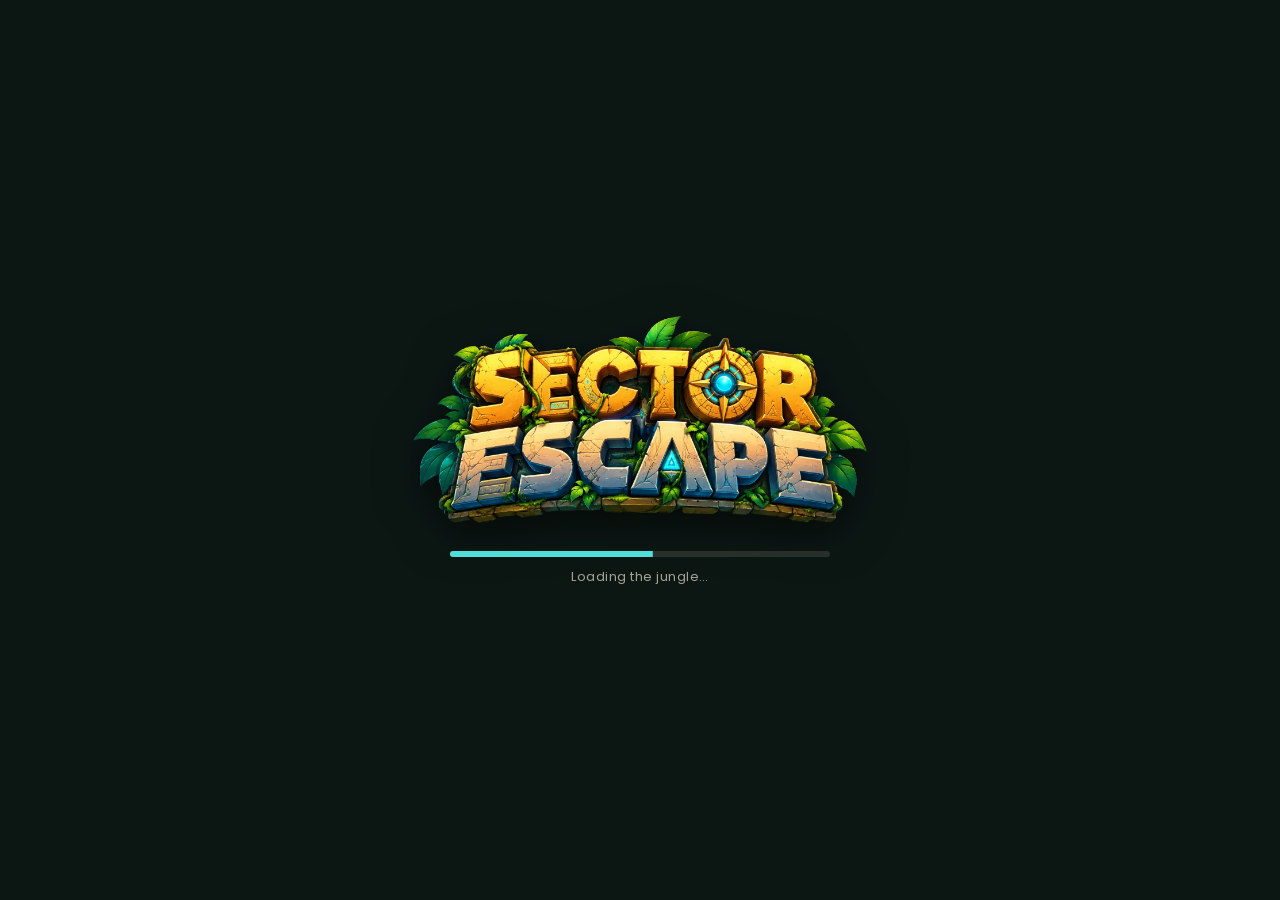
==== commit 3e378d59: "feat: add sector visualization and interaction in the game - Implemented a new `Sector` class in `se" ====
--- a/index.html
+++ b/index.html
@@ -4,46 +4,36 @@
 <meta charset="utf-8">
 <meta name="viewport" content="width=device-width, initial-scale=1, maximum-scale=1, user-scalable=no, viewport-fit=cover">
 <title>Sector Escape – The Lost Jungle</title>
-<meta name="description" content="Calculate the exact sector area, charge the cannon, destroy the guardians and escape the jungle arenas.">
+<meta name="description" content="Work out the exact area of a sector to break the barrier, stop the guardians and escape the jungle arenas.">
 <meta name="theme-color" content="#0a1410">
 <meta property="og:title" content="Sector Escape – The Lost Jungle">
-<meta property="og:description" content="A math adventure: read the radius and angle off the battlefield, compute the sector area, charge the Sector Cannon and escape.">
+<meta property="og:description" content="A maths adventure: watch the sector being drawn, read its radius and angle, compute its area and break through the guardians' barrier.">
 <meta property="og:type" content="website">
 <link rel="icon" href="data:image/svg+xml,%3Csvg xmlns='http://www.w3.org/2000/svg' viewBox='0 0 64 64'%3E%3Ccircle cx='32' cy='32' r='29' fill='%230c1820' stroke='%2315111a' stroke-width='5'/%3E%3Ccircle cx='32' cy='32' r='23' fill='none' stroke='%237fe6ff' stroke-width='4'/%3E%3Cpath d='M32 32 L32 9 A23 23 0 0 1 55 32 Z' fill='%237fe6ff'/%3E%3C/svg%3E">
 <link rel="preconnect" href="https://fonts.googleapis.com">
 <link rel="preconnect" href="https://fonts.gstatic.com" crossorigin>
-<link href="https://fonts.googleapis.com/css2?family=Barlow+Condensed:wght@600;700;800&family=Poppins:wght@400;500;600;700&display=swap" rel="stylesheet">
+<!-- the font stylesheet does not hold up the first paint (the loading screen shows at once); the game waits for the fonts
+     themselves before the title (main.js loadFonts), so no screen after loading ever swaps fonts -->
+<link rel="stylesheet" href="https://fonts.googleapis.com/css2?family=Barlow+Condensed:wght@700;800&family=Poppins:wght@400;500;600;700&display=swap" media="print" onload="this.media='all'; this.dataset.done = 1" onerror="this.dataset.done = 1" id="font-css">
 <link rel="stylesheet" href="styles/main.css">
 </head>
 <body>
 <div id="game"></div>
 <div id="labels"></div>
 <div id="ui">
-  <!-- HUD -->
+  <!-- HUD: the shields only (user, 2026-10-23: no arena number / name, star counter, speaker or pause button) -->
   <div id="hud" class="layer">
-    <div class="hud-left">
-      <div id="hud-arena" class="hud-card"><div class="hud-kicker">Arena <span id="hud-num">1</span> / 7</div><div class="hud-title" id="hud-title">The Mossy Gate</div><div class="hud-dots" id="hud-dots"></div></div>
-      <div id="threat" class="threat"><span class="lbl">Guardians</span><div class="bar"><div id="threat-fill"></div></div></div>
-    </div>
     <div class="hud-right">
       <div id="hud-shields" class="shields"></div>
-      <div class="hud-btns">
-        <button id="btn-mute" class="icon-btn" title="Sound (M)"></button>
-        <button id="btn-pause" class="icon-btn" title="Pause (Esc)"></button>
-      </div>
     </div>
   </div>
-  <div id="objective" class="pill"></div>
-  <div id="banner"></div>
-  <div id="caption"></div>
   <div id="stamp"></div>
   <div id="damage"></div>
   <div id="skip" class="pill small">Skip ›</div>
-  <div id="toast"><div class="t-title"></div><div class="t-stars stars"></div><div class="t-points"></div></div>
 
   <!-- Answer dock, right-centre: the formula (it substitutes, crosses out and simplifies on a wrong shot), the
        one-line misconception tip, the answer bar and a compact keypad. The beam feedback stays in the arena. -->
-  <section id="cannon-panel" class="dock" aria-label="Sector Cannon answer">
+  <section id="answer-dock" class="dock" aria-label="Sector area answer">
     <div id="formula" class="dock-formula" aria-live="polite"></div>
     <div id="tip" class="dock-tip" role="status" aria-live="polite"></div>
     <label class="np-display"><span class="sr-only">Area in square metres</span><input id="answer" type="text" inputmode="decimal" autocomplete="off" placeholder="Area"><span class="unit">m²</span></label>
@@ -59,7 +49,7 @@
   </div>
 
   <!-- Screens -->
-  <section id="screen-loading" class="screen active"><div class="loader"><div class="logo-wrap"><img id="loading-logo" alt=""></div><div class="progress"><div id="progress-fill"></div></div><div id="loading-text">Loading the jungle…</div></div></section>
+  <section id="screen-loading" class="screen active"><div class="loader"><div class="logo-wrap"><img id="loading-logo" alt=""></div><div id="loading-bar" class="progress" role="progressbar" aria-label="Loading" aria-valuemin="0" aria-valuemax="100" aria-valuenow="0"><div id="progress-fill"></div></div><div id="loading-text">Loading the jungle…</div></div></section>
 
   <section id="screen-title" class="screen">
     <div class="title-birds" aria-hidden="true"><i class="bird b1"></i><i class="bird b2"></i><i class="bird b3"></i></div>
@@ -83,12 +73,10 @@
 
   <section id="screen-map" class="screen">
     <canvas id="map-canvas" aria-label="Map of the seven rings"></canvas>
-    <!-- slim top bar (LXD): back to the title · total stars · sound + settings -->
+    <!-- slim top bar: back to the title · settings (sound, how to play, reset); no star counter or speaker (user, 2026-10-23) -->
     <div class="map-top">
       <button id="btn-map-back" class="icon-btn svg" aria-label="Back to the title screen"><svg viewBox="0 0 24 24" aria-hidden="true"><path d="M15 5 L8 12 L15 19" fill="none" stroke="currentColor" stroke-width="2.6" stroke-linecap="round" stroke-linejoin="round"/></svg></button>
-      <div id="map-stars" class="map-stars">★ 0 / 21</div>
       <div class="map-top-r">
-        <button id="btn-map-sound" class="icon-btn" aria-label="Sound"></button>
         <button id="btn-map-settings" class="icon-btn svg" aria-label="Settings"><svg viewBox="0 0 24 24" aria-hidden="true"><path d="M12 8.6a3.4 3.4 0 1 0 0 6.8 3.4 3.4 0 0 0 0-6.8zm8.2 4.6.1-1.2-.1-1.2 2-1.6-2-3.4-2.4 1a8 8 0 0 0-2.1-1.2L15.4 2h-3.9l-.4 2.6A8 8 0 0 0 9 5.8l-2.4-1-2 3.4 2 1.6L6.5 12l.1 1.2-2 1.6 2 3.4 2.4-1a8 8 0 0 0 2.1 1.2l.4 2.6h3.9l.4-2.6a8 8 0 0 0 2.1-1.2l2.4 1 2-3.4z" fill="currentColor"/></svg></button>
       </div>
     </div>
@@ -111,10 +99,9 @@
 
   <section id="screen-results" class="screen">
     <div class="card results">
-      <h2 id="res-title">You escaped the jungle!</h2>
+      <h2>You escaped the jungle!</h2>
       <table id="res-rows"></table>
       <div class="total"><span>This run</span><span id="res-total">0</span></div>
-      <div id="res-stars" class="stars big"></div>
       <button id="btn-next" class="btn primary">Back to the jungle ›</button>
     </div>
   </section>
@@ -133,9 +120,9 @@
       <div class="hw-viewport"><div class="hw-track" id="hw-track">
         <article class="hw-card">
           <div class="hw-pic" id="hw-pic-0"></div>
-          <h3>Reach the cannon</h3>
-          <p>Run to the centre of the arena. The Sector Cannon rises from the ground.</p>
-          <p class="hw-small">Move with WASD or the arrow keys, or tap the floor.</p>
+          <h3>Watch the gap</h3>
+          <p>Guardians pound on the barrier across the gap. A point at the centre draws the radius and sweeps out the sector.</p>
+          <p class="hw-small">Karan watches from his spot behind the centre.</p>
         </article>
         <article class="hw-card">
           <div class="hw-pic" id="hw-pic-1"></div>
@@ -171,7 +158,7 @@
     document.addEventListener('DOMContentLoaded', function () {
       var t = document.getElementById('loading-text');
       if (t) t.innerHTML = 'Open this through a web server, not as a file.<br>Run <code>python3 -m http.server 8321</code> in the project folder and visit <code>http://localhost:8321/</code>, or use the deployed Vercel URL.';
-      var f = document.getElementById('progress-fill'); if (f) f.style.width = '100%';
+      var f = document.getElementById('progress-fill'); if (f) f.style.transform = 'none';
     });
   }
 </script>
--- a/styles/main.css
+++ b/styles/main.css
@@ -6,13 +6,13 @@
    Type: Barlow Condensed (headings, buttons) + Poppins (body).
    ===================================================================== */
 :root {
-  --jungle: #142925; --jungle-2: #0c1714; --stone: #776f60; --moss: #446549;
-  --cyan: #52ded8; --amber: #f4bf55; --ivory: #f3ebd8; --red: #dc6657; --violet: #9b6bd6; --magenta: #c25a9a;
+  --jungle-2: #0c1714; --stone: #776f60;
+  --cyan: #52ded8; --amber: #f4bf55; --ivory: #f3ebd8; --red: #dc6657; --magenta: #c25a9a;
   --ink: #0a1311; --line: rgba(243, 235, 216, 0.12); --muted: rgba(243, 235, 216, 0.66);
   --panel: rgba(16, 33, 30, 0.94); --panel-soft: rgba(12, 23, 20, 0.72);
   --font-head: 'Barlow Condensed', 'Arial Narrow', 'Helvetica Neue', sans-serif;
   --font-body: 'Poppins', system-ui, -apple-system, 'Segoe UI', sans-serif;
-  --radius: 14px; --shadow: 0 18px 50px rgba(0, 0, 0, 0.55);
+  --shadow: 0 18px 50px rgba(0, 0, 0, 0.55);
 }
 * { box-sizing: border-box; }
 html, body { margin: 0; height: 100%; overflow: hidden; background: var(--jungle-2); font-family: var(--font-body); color: var(--ivory); -webkit-tap-highlight-color: transparent; }
@@ -21,7 +21,7 @@
 #game canvas { display: block; }
 #labels { position: fixed; inset: 0; pointer-events: none; overflow: hidden; }
 #ui { position: fixed; inset: 0; pointer-events: none; }
-#ui button, #ui input, #ui .screen.active, #ui .dock.open, #ui .arena-result.show, #ui .medal { pointer-events: auto; }
+#ui button, #ui input, #ui .screen.active, #ui .dock.open, #ui .arena-result.show { pointer-events: auto; }
 .screen:not(.active) * { pointer-events: none !important; }
 
 /* ---------- buttons ---------- */
@@ -37,13 +37,14 @@
 .btn.ghost { background: rgba(243, 235, 216, 0.06); border-color: var(--line); color: var(--ivory); }
 .btn.ghost:hover { border-color: rgba(243, 235, 216, 0.35); }
 .btn.small { font-size: 14px; padding: 8px 14px; letter-spacing: 0.1em; }
-button.icon-btn { width: 42px; height: 42px; border-radius: 50%; border: 1px solid var(--line); background: rgba(10, 19, 17, 0.7) center/58% no-repeat; cursor: pointer; backdrop-filter: blur(6px); }
+button.icon-btn { width: 42px; height: 42px; border-radius: 50%; border: 1px solid var(--line); background: rgba(10, 19, 17, 0.8) center/58% no-repeat; cursor: pointer; }
 button.corner { position: absolute; left: 24px; top: 22px; }
 
 /* ---------- screens & cards ---------- */
 .screen { position: absolute; inset: 0; display: flex; align-items: center; justify-content: center; opacity: 0; visibility: hidden; transition: opacity 0.45s ease, visibility 0s linear 0.45s; }
 .screen.active { opacity: 1; visibility: visible; transition: opacity 0.45s ease; }
-.screen.dim { background: rgba(5, 11, 9, 0.62); backdrop-filter: blur(4px); }
+/* no backdrop-filter anywhere over the 3D canvas: the browser would re-blur the moving scene every frame; a denser tint instead */
+.screen.dim { background: rgba(5, 11, 9, 0.7); }
 .card { background: var(--panel); border: 1px solid var(--line); border-radius: 18px; padding: 30px 34px; min-width: 340px; max-width: min(560px, 92vw); box-shadow: var(--shadow); text-align: center; transform: translateY(12px); transition: transform 0.45s cubic-bezier(0.2, 1, 0.3, 1); }
 .screen.active .card { transform: none; }
 .card h2 { font-family: var(--font-head); font-weight: 800; text-transform: uppercase; letter-spacing: 0.04em; font-size: 40px; line-height: 1; margin: 0 0 12px; color: var(--ivory); }
@@ -72,14 +73,20 @@
 .howto-deck .btn.secondary { color: #3b2a12; border-color: rgba(59, 42, 18, 0.45); background: rgba(255, 255, 255, 0.25); }
 .hw-dots { display: flex; gap: 10px; } .hw-dots i { width: 11px; height: 11px; border-radius: 50%; background: rgba(59, 42, 18, 0.25); cursor: pointer; transition: 0.25s; }
 .hw-dots i.on { background: #b9761f; box-shadow: 0 0 0 3px rgba(185, 118, 31, 0.25); }
-.hw-arena { position: relative; width: 228px; height: 228px; }
-.hw-floor { position: absolute; inset: 0; border-radius: 50%; background: center / cover no-repeat; box-shadow: inset 0 0 0 7px #5e5747, 0 8px 18px rgba(0, 0, 0, 0.35); }
-.hw-path { position: absolute; inset: 0; width: 100%; height: 100%; }
-.hw-hatch { position: absolute; left: 50%; top: 50%; width: 66px; transform: translate(-50%, -50%); }
-.hw-cannon { position: absolute; left: 50%; top: 50%; width: 74px; transform: translate(-50%, -86%); animation: hwcannon 3.4s ease-in-out infinite; }
-@keyframes hwcannon { 0%, 46% { opacity: 0; transform: translate(-50%, -30%) scale(0.5); } 60%, 92% { opacity: 1; transform: translate(-50%, -86%) scale(1); } 100% { opacity: 0; transform: translate(-50%, -86%) scale(1); } }
-.hw-karan { position: absolute; left: 50%; width: 46px; transform: translate(-50%, -100%); animation: hwrun 3.4s ease-in-out infinite; }
-@keyframes hwrun { 0% { top: 98%; } 46%, 100% { top: 76%; } }
+/* card 1 (LXD 2026-10-23): the gap, the barrier, the guardians pounding on it, Karan at his spot, O drawing the sector */
+.hw-gap { width: 222px; height: 238px; overflow: visible; filter: drop-shadow(0 8px 14px rgba(0, 0, 0, 0.3)); }
+.hw-gap .g-wall { fill: none; stroke: #5e5747; stroke-width: 10; stroke-linecap: butt; }
+.hw-gap .g-barrier { fill: none; stroke: #7fe6ff; stroke-width: 4; stroke-linecap: round; filter: drop-shadow(0 0 4px #7fe6ff); animation: hwbarrier 1.1s ease-in-out infinite; }
+@keyframes hwbarrier { 0%, 100% { stroke-opacity: 0.6; } 50% { stroke-opacity: 1; } }
+.hw-gap .g-o { fill: #fff; filter: drop-shadow(0 0 5px #9ff4ff); animation: hwo 5s ease-out infinite; transform-box: fill-box; transform-origin: center; }
+@keyframes hwo { 0% { transform: scale(0); } 6% { transform: scale(1.6); } 10%, 92% { transform: scale(1); } 100% { transform: scale(0); } }
+.hw-gap .g-radius { stroke: #f3ebd8; stroke-width: 2.6; stroke-linecap: round; transform-origin: 110px 140px; }
+.hw-gap .g-r0 { animation: hwr0 5s ease-out infinite; }
+@keyframes hwr0 { 0%, 10% { transform: scale(0); } 22%, 92% { transform: scale(1); } 100% { transform: scale(1); opacity: 0; } }
+.hw-gap .g-sweep { animation: hwsweep 5s ease-in-out infinite; }
+@keyframes hwsweep { 0%, 22% { transform: rotate(0deg); opacity: 0; } 23% { opacity: 1; } 52%, 92% { transform: rotate(90deg); opacity: 1; } 100% { transform: rotate(90deg); opacity: 0; } }
+.hw-gap .g-wedge { fill: rgba(64, 214, 207, 0.4); animation: hwwedge 5s ease-out infinite; }
+@keyframes hwwedge { 0%, 50% { opacity: 0; } 60%, 92% { opacity: 1; } 100% { opacity: 0; } }
 .hw-diagram { width: 240px; height: 228px; }
 .hw-diagram .d-ring { fill: rgba(94, 87, 71, 0.16); stroke: #5e5747; stroke-width: 5; }
 .hw-diagram .d-sector { fill: rgba(40, 190, 184, 0.35); }
@@ -103,8 +110,12 @@
 /* loading */
 .loader { text-align: center; }
 .loader .logo-wrap img { width: min(460px, 78vw); filter: drop-shadow(0 12px 22px rgba(0, 0, 0, 0.6)); }
-.progress { width: min(380px, 70vw); height: 6px; margin: 18px auto 10px; border-radius: 6px; background: rgba(243, 235, 216, 0.12); overflow: hidden; }
-#progress-fill { height: 100%; width: 0; background: var(--cyan); transition: width 0.2s; }
+.progress { position: relative; width: min(380px, 70vw); height: 6px; margin: 18px auto 10px; border-radius: 6px; background: rgba(243, 235, 216, 0.12); overflow: hidden; }
+#progress-fill { height: 100%; background: var(--cyan); transform: scaleX(0); transform-origin: 0 50%; transition: transform 0.25s ease-out; }
+/* a light sweeping along the track: shows life from the first paint, before the scripts report progress, and while a big file streams */
+.progress::after { content: ''; position: absolute; top: 0; bottom: 0; left: 0; width: 40%; background: linear-gradient(90deg, transparent, rgba(255, 255, 255, 0.3), transparent); transform: translateX(-100%); animation: loadsweep 1.5s ease-in-out infinite; }
+#screen-loading:not(.active) .progress::after { animation: none; }
+@keyframes loadsweep { to { transform: translateX(250%); } }
 #loading-text { font-size: 13px; color: var(--muted); letter-spacing: 0.04em; }
 #loading-text code { color: var(--amber); }
 
@@ -114,20 +125,27 @@
 .title-wrap { margin-left: clamp(24px, 6vw, 96px); width: min(520px, 42vw); display: flex; flex-direction: column; align-items: flex-start; gap: 18px; }
 .title-wrap .logo { width: 100%; filter: drop-shadow(0 14px 24px rgba(0, 0, 0, 0.7)); }
 .title-btns { display: flex; flex-direction: column; align-items: flex-start; gap: 14px; margin-left: 6%; }
+/* the buttons pop in as the title appears, which only happens once everything is loaded (individual scale/translate: the hover transform stays free) */
+#screen-title.active .title-btns .btn { animation: btnpop 0.5s cubic-bezier(0.2, 1.45, 0.4, 1) 0.15s backwards; }
+#screen-title.active .title-btns .btn:nth-child(2) { animation-delay: 0.23s; } #screen-title.active .title-btns .btn:nth-child(3) { animation-delay: 0.31s; }
+@keyframes btnpop { from { opacity: 0; scale: 0.55; translate: 0 14px; } }
 /* carved stone tablets (LXD): glow on hover, press down on click; the primary one is gold-lit and pulses gently */
 .btn.tablet { position: relative; min-width: 250px; padding: 15px 30px 17px; font-size: 24px; letter-spacing: 0.12em; color: #f3e8cf; text-shadow: 0 2px 0 #1c140a, 0 0 10px rgba(0, 0, 0, 0.6);
   border-radius: 9px; border: 2px solid #231d13;
-  background: linear-gradient(180deg, rgba(255, 255, 255, 0.12), rgba(0, 0, 0, 0.32)), url(../assets/textures/wall_top.webp) 22% 50% / 240% auto, #5d5949;
+  background: linear-gradient(180deg, rgba(255, 255, 255, 0.12), rgba(0, 0, 0, 0.32)), var(--stone-tex, none) 22% 50% / 240% auto, #5d5949;
   box-shadow: inset 0 2px 0 rgba(255, 255, 255, 0.22), inset 0 -5px 0 rgba(0, 0, 0, 0.35), 0 6px 0 #17130c, 0 12px 22px rgba(0, 0, 0, 0.5);
   transition: transform 0.1s, box-shadow 0.12s, filter 0.2s; }
 .btn.tablet:hover { transform: translateY(-1px); filter: brightness(1.12); box-shadow: inset 0 2px 0 rgba(255, 255, 255, 0.22), inset 0 -5px 0 rgba(0, 0, 0, 0.35), 0 7px 0 #17130c, 0 12px 22px rgba(0, 0, 0, 0.5), 0 0 22px rgba(255, 196, 110, 0.45); }
 .btn.tablet:active { transform: translateY(5px); box-shadow: inset 0 3px 6px rgba(0, 0, 0, 0.45), 0 1px 0 #17130c, 0 4px 10px rgba(0, 0, 0, 0.45); }
 .btn.tablet.primary { color: #2a1704; text-shadow: 0 1px 0 rgba(255, 236, 190, 0.7); border-color: #4a2e0c;
-  background: linear-gradient(180deg, rgba(255, 236, 170, 0.94), rgba(236, 182, 82, 0.93) 58%, rgba(196, 132, 40, 0.95)), url(../assets/textures/wall_top.webp) 22% 50% / 240% auto;
-  animation: tabletpulse 2.6s ease-in-out infinite; }
-@keyframes tabletpulse { 0%, 100% { box-shadow: inset 0 2px 0 rgba(255, 255, 255, 0.35), inset 0 -5px 0 rgba(0, 0, 0, 0.3), 0 6px 0 #3a2508, 0 12px 22px rgba(0, 0, 0, 0.5), 0 0 0 rgba(255, 200, 90, 0); }
-  50% { box-shadow: inset 0 2px 0 rgba(255, 255, 255, 0.35), inset 0 -5px 0 rgba(0, 0, 0, 0.3), 0 6px 0 #3a2508, 0 12px 22px rgba(0, 0, 0, 0.5), 0 0 26px rgba(255, 200, 90, 0.6); } }
-.btn.tablet.primary:active { animation: none; }
+  background: linear-gradient(180deg, rgba(255, 236, 170, 0.94), rgba(236, 182, 82, 0.93) 58%, rgba(196, 132, 40, 0.95)), var(--stone-tex, none) 22% 50% / 240% auto;
+  box-shadow: inset 0 2px 0 rgba(255, 255, 255, 0.35), inset 0 -5px 0 rgba(0, 0, 0, 0.3), 0 6px 0 #3a2508, 0 12px 22px rgba(0, 0, 0, 0.5); }
+.btn.tablet.primary:hover { box-shadow: inset 0 2px 0 rgba(255, 255, 255, 0.35), inset 0 -5px 0 rgba(0, 0, 0, 0.3), 0 6px 0 #3a2508, 0 12px 22px rgba(0, 0, 0, 0.5); }
+.btn.tablet.primary:active { box-shadow: inset 0 3px 6px rgba(0, 0, 0, 0.45), 0 1px 0 #17130c, 0 4px 10px rgba(0, 0, 0, 0.45); }
+/* its gentle pulse: a glow layer whose opacity animates (composited), not an animated box-shadow (a repaint every frame) */
+.btn.tablet.primary::after { content: ''; position: absolute; inset: -2px; border-radius: inherit; box-shadow: 0 0 26px rgba(255, 200, 90, 0.6); opacity: 0; pointer-events: none; animation: tabletglow 1.3s ease-in-out infinite alternate; }
+.btn.tablet.primary:active::after { animation: none; }
+@keyframes tabletglow { to { opacity: 1; } }
 .btn.tablet.small { min-width: 0; font-size: 17px; padding: 10px 20px 12px; letter-spacing: 0.1em; }
 .btn.tablet .q { display: inline-grid; place-items: center; width: 24px; height: 24px; margin-right: 10px; border-radius: 50%; background: rgba(82, 222, 216, 0.9); color: #0c1714; text-shadow: none; font-size: 16px; font-weight: 800; vertical-align: 1px; }
 /* birds crossing the dusk sky */
@@ -138,7 +156,7 @@
 @keyframes flap { from { transform: rotate(18deg); } to { transform: rotate(-12deg); } }
 .bird::after { animation-name: flap2; } @keyframes flap2 { from { transform: rotate(-18deg); } to { transform: rotate(12deg); } }
 .bird.b1 { top: 16%; animation: fly 26s linear infinite; } .bird.b2 { top: 21%; animation: fly 31s linear 6s infinite; transform: scale(0.8); } .bird.b3 { top: 13%; animation: fly 38s linear 15s infinite; transform: scale(0.65); }
-@keyframes fly { from { left: -40px; margin-top: 0; } 50% { margin-top: -18px; } to { left: calc(100% + 40px); margin-top: 6px; } }
+@keyframes fly { from { translate: 0 0; } 50% { translate: calc(50vw + 40px) -18px; } to { translate: calc(100vw + 80px) 6px; } }
 
 /* story */
 #screen-story { background: rgba(5, 11, 9, 0.6); }
@@ -150,29 +168,11 @@
 #screen-map { background: var(--jungle-2); }
 #map-canvas { position: absolute; inset: 0; width: 100%; height: 100%; display: block; }
 #map-canvas.hovering { cursor: pointer; }
-#map-svg .map-label { font-family: var(--font-head); font-weight: 800; font-size: 30px; letter-spacing: 0.14em; fill: var(--ivory); text-anchor: middle; paint-order: stroke; stroke: rgba(5, 11, 9, 0.85); stroke-width: 6px; }
-.medal { cursor: pointer; transition: opacity 0.2s; }
-.medal .halo { fill: none; stroke: none; }
-.medal .rim { fill: none; stroke: var(--stone); stroke-width: 9; }
-.medal .wedge { fill: rgba(82, 222, 216, 0.30); stroke: rgba(82, 222, 216, 0.85); stroke-width: 2; }
-.medal .num { font-family: var(--font-head); font-weight: 800; fill: var(--ivory); text-anchor: middle; paint-order: stroke; stroke: #1b1a16; stroke-width: 5px; }
-.medal .medal-name { font-family: var(--font-body); font-weight: 600; font-size: 22px; fill: var(--ivory); text-anchor: middle; paint-order: stroke; stroke: rgba(5, 11, 9, 0.9); stroke-width: 5px; opacity: 0.85; }
-.medal.locked { opacity: 0.55; filter: saturate(0); cursor: not-allowed; }
-.medal .lock { fill: #a49c8a; } .medal .lock-arc { fill: none; stroke: #a49c8a; stroke-width: 4; }
-.medal.cleared .rim { stroke: #8a8574; }
-.medal .seal { fill: var(--cyan); stroke: #0c1714; stroke-width: 3; } .medal .tick { fill: none; stroke: #0c1714; stroke-width: 3.5; stroke-linecap: round; stroke-linejoin: round; }
-.medal.selected .rim { stroke: var(--amber); stroke-width: 6; stroke-dasharray: 14 10; animation: trace 6s linear infinite; }
-.medal.selected .halo { stroke: rgba(244, 191, 85, 0.35); stroke-width: 10; animation: halo 2.4s ease-in-out infinite; }
-.medal.selected .medal-name { opacity: 1; fill: var(--amber); }
-@keyframes trace { to { stroke-dashoffset: -240; } }
-@keyframes halo { 0%, 100% { opacity: 0.4; } 50% { opacity: 1; } }
-.medal.shake { animation: shake 0.35s; }
 @keyframes shake { 0%, 100% { transform: translateX(0); } 25% { transform: translateX(-6px); } 75% { transform: translateX(6px); } }
 .map-top { position: absolute; left: 0; right: 0; top: 0; height: 60px; display: flex; align-items: center; justify-content: space-between; padding: 0 16px; background: linear-gradient(180deg, rgba(6, 14, 12, 0.72), rgba(6, 14, 12, 0)); pointer-events: none; }
 .map-top > *, .map-top-r > * { pointer-events: auto; }
 .map-top-r { display: flex; gap: 8px; }
 button.icon-btn.svg { display: grid; place-items: center; color: var(--ivory); padding: 0; } button.icon-btn.svg svg { width: 22px; height: 22px; }
-.map-stars { font-family: var(--font-head); font-weight: 800; font-size: 22px; letter-spacing: 0.08em; color: var(--amber); text-shadow: 0 2px 6px rgba(0, 0, 0, 0.6); background: rgba(8, 18, 16, 0.6); border: 1px solid var(--line); border-radius: 999px; padding: 4px 16px; }
 .map-settings { position: absolute; right: 16px; top: 62px; display: flex; flex-direction: column; gap: 8px; padding: 12px; background: var(--panel); border: 1px solid var(--line); border-radius: 14px; box-shadow: var(--shadow); opacity: 0; transform: translateY(-6px); pointer-events: none; transition: 0.2s; }
 .map-settings.open { opacity: 1; transform: none; pointer-events: auto; }
 .map-settings .btn { min-width: 190px; text-align: left; }
@@ -195,69 +195,51 @@
 .map-tag .btn.tablet { min-width: 150px; position: relative; z-index: 1; }
 .map-arrow { position: absolute; left: 0; top: 0; display: flex; flex-direction: column; align-items: center; color: var(--amber); font-family: var(--font-head); font-weight: 800; letter-spacing: 0.12em; text-transform: uppercase; text-shadow: 0 2px 6px rgba(0, 0, 0, 0.8); opacity: 0; pointer-events: none; transition: opacity 0.3s; }
 .map-arrow.show { opacity: 1; animation: bob 0.9s ease-in-out infinite; }
-.map-arrow span { font-size: 17px; background: rgba(8, 18, 16, 0.75); border: 1px solid rgba(244, 191, 85, 0.6); border-radius: 999px; padding: 3px 12px; } .map-arrow b { font-size: 22px; line-height: 1; margin-top: 2px; }
+.map-arrow span { font-size: 17px; background: rgba(8, 18, 16, 0.75); border: 1px solid rgba(244, 191, 85, 0.6); border-radius: 999px; padding: 3px 12px; } .map-arrow b { font-size: 22px; font-weight: 800; line-height: 1; margin-top: 2px; }
 @keyframes bob { 0%, 100% { translate: 0 0; } 50% { translate: 0 8px; } }
 .map-tip { position: absolute; left: 0; top: 0; font-size: 13.5px; font-weight: 600; color: var(--ivory); background: rgba(8, 18, 16, 0.9); border: 1px solid rgba(220, 102, 87, 0.7); border-radius: 999px; padding: 5px 12px; opacity: 0; pointer-events: none; transition: opacity 0.2s; white-space: nowrap; }
 .map-tip.show { opacity: 1; }
-.stars { display: flex; gap: 6px; justify-content: flex-start; margin: 2px 0; } .stars img { width: 28px; height: 28px; } .stars.big img { width: 48px; height: 48px; }
+.stars { display: flex; gap: 6px; justify-content: flex-start; margin: 2px 0; } .stars img { width: 28px; height: 28px; }
 .card .stars { justify-content: center; }
 
 /* ---------- HUD (quiet) ---------- */
 .layer { position: absolute; inset: 0; opacity: 0; transition: opacity 0.4s; }
 .layer.show { opacity: 1; }
-.hud-left { position: absolute; left: 20px; top: 18px; display: flex; flex-direction: column; gap: 10px; width: 240px; }
 .hud-right { position: absolute; right: 20px; top: 18px; display: flex; flex-direction: row-reverse; align-items: center; gap: 10px; }
-.hud-card { background: var(--panel-soft); border: 1px solid var(--line); border-radius: 12px; padding: 10px 14px 12px; backdrop-filter: blur(6px); }
-.hud-kicker { font-family: var(--font-head); font-weight: 700; font-size: 12px; letter-spacing: 0.16em; text-transform: uppercase; color: var(--amber); }
-.hud-title { font-family: var(--font-head); font-weight: 800; font-size: 22px; letter-spacing: 0.02em; text-transform: uppercase; line-height: 1.1; }
-.hud-dots { display: flex; gap: 6px; margin-top: 8px; }
-.hud-dots i { width: 9px; height: 9px; border-radius: 50%; background: rgba(243, 235, 216, 0.18); }
-.hud-dots i.done { background: var(--cyan); } .hud-dots i.now { background: var(--amber); box-shadow: 0 0 0 3px rgba(244, 191, 85, 0.22); }
 .shields { display: flex; gap: 4px; } .shields img { width: 40px; height: 40px; filter: drop-shadow(0 3px 6px rgba(0, 0, 0, 0.5)); transition: transform 0.3s; }
 .shields img.lost { animation: lost 0.9s ease-out both; }
 @keyframes lost { 0% { transform: scale(1.7); filter: brightness(2.6) drop-shadow(0 0 10px #ff5040); } 20% { transform: scale(1.5) rotate(-14deg); } 35% { transform: scale(1.5) rotate(12deg); } 50% { transform: scale(1.4) rotate(-8deg); } 100% { transform: none; } }
-.hud-btns { display: flex; gap: 8px; }
-.threat { opacity: 0; transition: opacity 0.4s; }
-.threat.show { opacity: 1; }
-.threat .lbl { font-family: var(--font-head); font-weight: 700; font-size: 12px; letter-spacing: 0.16em; text-transform: uppercase; color: rgba(220, 102, 87, 0.95); }
-.threat .bar { height: 6px; border-radius: 6px; background: rgba(243, 235, 216, 0.12); overflow: hidden; margin-top: 5px; }
-#threat-fill { height: 100%; width: 0; background: var(--red); transition: width 0.3s linear; }
-.threat.hot #threat-fill { animation: blink 0.5s steps(2) infinite; }
-@keyframes blink { to { filter: brightness(1.7); } }
-
-/* ---------- objective / banners / captions / stamps ---------- */
-.pill { position: absolute; left: 50%; transform: translateX(-50%); background: var(--panel-soft); border: 1px solid var(--line); border-radius: 999px; padding: 8px 18px; font-weight: 600; font-size: 14px; letter-spacing: 0.02em; opacity: 0; transition: opacity 0.3s; white-space: nowrap; backdrop-filter: blur(6px); }
-#objective { top: 20px; } #objective.show { opacity: 1; }
-#objective::before { content: ''; display: inline-block; width: 8px; height: 8px; border-radius: 50%; background: var(--amber); margin-right: 10px; vertical-align: 1px; }
+
+/* ---------- skip, stamps ---------- */
+.pill { position: absolute; left: 50%; transform: translateX(-50%); background: var(--panel-soft); border: 1px solid var(--line); border-radius: 999px; padding: 8px 18px; font-weight: 600; font-size: 14px; letter-spacing: 0.02em; opacity: 0; transition: opacity 0.3s; white-space: nowrap; }
 #skip { bottom: 22px; right: 22px; left: auto; transform: none; font-size: 13px; cursor: pointer; pointer-events: none; }
 #skip.show { opacity: 0.9; pointer-events: auto; }
-#banner { position: absolute; left: 50%; top: 12%; transform: translate(-50%, -50%) scale(0.92); font-family: var(--font-head); font-weight: 800; font-size: clamp(28px, 4vw, 48px); letter-spacing: 0.12em; text-transform: uppercase; padding: 10px 34px; border-radius: 10px; color: var(--ivory); opacity: 0; transition: opacity 0.25s, transform 0.35s cubic-bezier(0.2, 1.4, 0.4, 1); white-space: nowrap; box-shadow: var(--shadow); }
-#banner.show { opacity: 1; transform: translate(-50%, -50%) scale(1); }
-#banner.alert { background: rgba(220, 102, 87, 0.92); } #banner.info { background: rgba(20, 41, 37, 0.92); border: 1px solid var(--cyan); } #banner.success { background: rgba(68, 101, 73, 0.95); } #banner.boss { background: rgba(155, 107, 214, 0.92); }
-#caption { position: absolute; left: 24px; bottom: 26px; max-width: min(520px, 70vw); background: var(--panel-soft); border: 1px solid var(--line); border-left: 3px solid var(--amber); border-radius: 10px; padding: 10px 16px; font-size: 15px; font-weight: 500; line-height: 1.45; opacity: 0; transform: translateY(10px); transition: 0.35s; backdrop-filter: blur(6px); }
-#caption.show { opacity: 1; transform: none; }
 #stamp { position: absolute; left: var(--arena-cx, 50%); top: var(--arena-cy, 50%); transform: translate(-50%, 26px) scale(1.5); transform-origin: 50% 0; opacity: 0; font-family: var(--font-head); font-weight: 800; font-size: clamp(34px, 4.4vw, 58px); letter-spacing: 0.1em; text-transform: uppercase; padding: 10px 36px 14px; border-radius: 14px; color: var(--ink); box-shadow: var(--shadow); transition: transform 0.3s cubic-bezier(0.2, 1.3, 0.4, 1), opacity 0.2s; text-align: center; }
 #stamp small { display: block; font-family: var(--font-body); font-weight: 600; font-size: clamp(13px, 1.4vw, 17px); letter-spacing: 0; text-transform: none; margin-top: 2px; }
 #stamp.show { opacity: 1; transform: translate(-50%, 26px) scale(1); }
-#stamp.perfect { background: var(--cyan); } #stamp.under { background: var(--red); color: var(--ivory); } #stamp.over { background: var(--magenta); color: var(--ivory); } #stamp.wave { background: var(--ivory); } #stamp.boss { background: var(--violet); color: var(--ivory); }
+#stamp.under { background: var(--red); color: var(--ivory); } #stamp.over { background: var(--magenta); color: var(--ivory); }
 #damage { position: absolute; inset: 0; background: radial-gradient(ellipse at center, rgba(220, 102, 87, 0) 42%, rgba(220, 102, 87, 0.7) 100%); opacity: 0; pointer-events: none; }
 #damage.hit { animation: dmg 0.7s ease-out; }
 @keyframes dmg { 0% { opacity: 1; } 100% { opacity: 0; } }
 
 /* world labels (θ, r) */
-.wlabel { position: absolute; left: 0; top: 0; font-family: var(--font-body); font-weight: 600; font-size: 18px; color: var(--ivory); opacity: 0; transition: opacity 0.3s, scale 0.3s; white-space: nowrap; background: rgba(10, 19, 17, 0.62); border: 1px solid var(--line); border-radius: 999px; padding: 3px 12px; backdrop-filter: blur(4px); }
+.wlabel { position: absolute; left: 0; top: 0; font-family: var(--font-body); font-weight: 600; font-size: 18px; color: var(--ivory); opacity: 0; transition: opacity 0.3s, scale 0.3s; white-space: nowrap; background: rgba(10, 19, 17, 0.74); border: 1px solid var(--line); border-radius: 999px; padding: 3px 12px; }
 .wlabel.in { opacity: 1; animation: labelpop 0.4s cubic-bezier(0.2, 1.5, 0.4, 1); } .wlabel.out { opacity: 0; }
 .wlabel.theta { color: var(--cyan); border-color: rgba(82, 222, 216, 0.4); } .wlabel.radius { color: var(--ivory); }
 @keyframes labelpop { from { scale: 0.5; } to { scale: 1; } }
 
 /* ---------- answer dock (LXD: answer bar + compact keypad; everything else lives in the arena) ---------- */
 .sr-only { position: absolute; width: 1px; height: 1px; overflow: hidden; clip: rect(0 0 0 0); white-space: nowrap; }
-.dock { position: absolute; right: 20px; top: 50%; width: 300px; padding: 12px; background: rgba(9, 17, 15, 0.84); border: 1px solid var(--line); border-radius: 16px; box-shadow: var(--shadow); backdrop-filter: blur(6px); transform: translate(calc(100% + 40px), -50%); opacity: 0; transition: transform 0.45s cubic-bezier(0.2, 1.1, 0.3, 1), opacity 0.35s; }
+.dock { position: absolute; right: 20px; top: 50%; width: 300px; padding: 12px; background: rgba(9, 17, 15, 0.9); border: 1px solid var(--line); border-radius: 16px; box-shadow: var(--shadow); transform: translate(calc(100% + 40px), -50%); opacity: 0; transition: transform 0.45s cubic-bezier(0.2, 1.1, 0.3, 1), opacity 0.35s; }
 .dock.open { transform: translate(0, -50%); opacity: 1; }
 /* the formula, just above the keypad: substitution → cross-out → simplified, in place */
-.dock-formula { display: flex; justify-content: center; align-items: center; min-height: 66px; margin: 0 0 10px; padding: 18px 6px 16px; border-radius: 11px; background: rgba(243, 235, 216, 0.05); border: 1px solid rgba(244, 191, 85, 0.3); font-size: 20px; font-weight: 600; color: var(--ivory); white-space: nowrap; }
+.dock-formula { display: flex; justify-content: center; align-items: center; gap: 9px; min-height: 66px; margin: 0 0 10px; padding: 18px 6px 16px; border-radius: 11px; background: rgba(243, 235, 216, 0.05); border: 1px solid rgba(244, 191, 85, 0.3); font-size: 20px; font-weight: 600; color: var(--ivory); white-space: nowrap; }
 .dock-formula:empty { display: none; }
 .dock-formula .row { display: inline-flex; align-items: center; gap: 6px; }
+/* π = 22/7 beside the formula: a quieter "given", behind a hairline */
+.dock-formula .given { flex: none; display: inline-flex; align-items: center; gap: 4px; padding-left: 9px; border-left: 1px solid rgba(244, 191, 85, 0.35); font-size: 14px; font-weight: 600; color: rgba(243, 235, 216, 0.78); }
+.dock-formula .given .frac { font-size: 0.9em; margin: 0; }
+.dock-formula .given .frac > span:first-child { border-bottom-width: 1.5px; }
 .dock-formula .tok { display: inline-flex; align-items: center; position: relative; transition: color 0.3s, text-shadow 0.3s; }
 .dock-formula .frac { font-size: 0.84em; margin: 0 1px; }
 .dock-formula .v { position: relative; display: inline-block; padding: 0 2px; }
@@ -272,8 +254,8 @@
 .dock-formula .v.struck { color: rgba(243, 235, 216, 0.45); }
 .dock-formula .v.struck::after { content: ''; position: absolute; left: -2px; right: -2px; top: 52%; height: 2.5px; border-radius: 2px; background: #ff7a66; box-shadow: 0 0 6px rgba(255, 110, 90, 0.7); transform: rotate(-24deg) scaleX(0); transform-origin: left center; animation: strike 0.28s ease-out forwards; }
 @keyframes strike { to { transform: rotate(-24deg) scaleX(1); } }
-.dock-formula .tok.glow { color: var(--amber); text-shadow: 0 0 14px rgba(244, 191, 85, 0.85); }
-.dock-formula .tok.out { animation: dissolveOut 0.45s ease-in forwards; }
+.dock-formula .tok.glow, .dock-formula .given.glow { color: var(--amber); text-shadow: 0 0 14px rgba(244, 191, 85, 0.85); }
+.dock-formula .tok.out, .dock-formula .given.out { animation: dissolveOut 0.45s ease-in forwards; }
 .dock-formula .tok.in { animation: dissolveIn 0.55s ease-out both; }
 .dock-formula .tok.key { color: var(--amber); }
 .dock.locked .keypad, .dock.locked .np-display { opacity: 0.5; pointer-events: none; }
@@ -284,7 +266,7 @@
 .np-display input { flex: 1; min-width: 0; background: transparent; border: none; outline: none; color: var(--ivory); font-family: var(--font-head); font-weight: 700; font-size: 30px; letter-spacing: 0.05em; caret-color: var(--cyan); padding: 0; }
 .np-display input::placeholder { color: rgba(82, 222, 216, 0.5); font-size: 19px; font-weight: 600; letter-spacing: 0.06em; }
 .np-display .unit { color: var(--muted); font-weight: 600; font-size: 15px; }
-.keypad { display: grid; grid-template-columns: repeat(4, 1fr); gap: 6px; margin-top: 10px; }
+.keypad { position: relative; display: grid; grid-template-columns: repeat(4, 1fr); gap: 6px; margin-top: 10px; }
 .keypad .k { --ch: 8px; position: relative; height: 42px; padding: 0; border: 0; background: none; cursor: pointer; filter: drop-shadow(0 3px 0 #040807); transition: transform 0.06s, filter 0.15s; }
 .keypad .k-face { position: absolute; inset: 0; display: grid; place-items: center; clip-path: polygon(var(--ch) 0, calc(100% - var(--ch)) 0, 100% var(--ch), 100% calc(100% - var(--ch)), calc(100% - var(--ch)) 100%, var(--ch) 100%, 0 calc(100% - var(--ch)), 0 var(--ch)); background: linear-gradient(180deg, #e3c47c 0%, #a9c9b0 28%, #4fd8d0 62%, #2aa6a1 100%); }
 .keypad .k-face::before { content: ''; position: absolute; inset: 2.5px; --c2: calc(var(--ch) - 1px); clip-path: polygon(var(--c2) 0, calc(100% - var(--c2)) 0, 100% var(--c2), 100% calc(100% - var(--c2)), calc(100% - var(--c2)) 100%, var(--c2) 100%, 0 calc(100% - var(--c2)), 0 var(--c2)); background: radial-gradient(90% 70% at 28% 18%, rgba(255, 255, 255, 0.13), transparent 60%), linear-gradient(180deg, #56645f 0%, #404c48 55%, #313b38 100%); box-shadow: inset 0 -4px 0 rgba(0, 0, 0, 0.25); }
@@ -297,8 +279,9 @@
 .keypad .k-ok .k-face { background: linear-gradient(180deg, #e2ffee 0%, #8af0bf 40%, #3fc98c 100%); }
 .keypad .k-ok .k-face::before { background: radial-gradient(90% 70% at 28% 18%, rgba(255, 255, 255, 0.18), transparent 60%), linear-gradient(180deg, #56d396 0%, #31a56b 55%, #247f53 100%); }
 .keypad .k-ok .k-glyph svg { width: 34px; }
-.dock.ready .k-ok { animation: okglow 1.2s ease-in-out infinite alternate; }
-@keyframes okglow { from { filter: drop-shadow(0 3px 0 #040807) drop-shadow(0 0 2px rgba(94, 224, 166, 0.2)); } to { filter: drop-shadow(0 3px 0 #040807) drop-shadow(0 0 12px rgba(110, 240, 180, 0.85)); } }
+.keypad::before { content: ''; position: absolute; grid-area: 4 / 3 / 5 / 5; inset: 0; border-radius: 9px; box-shadow: 0 0 12px 1px rgba(110, 240, 180, 0.85); opacity: 0; pointer-events: none; }   /* the ✓ key's cell */
+.dock.ready .keypad::before { animation: okglow 1.2s ease-in-out infinite alternate; }
+@keyframes okglow { from { opacity: 0.15; } to { opacity: 1; } }
 .keypad .k:hover { filter: drop-shadow(0 3px 0 #040807) brightness(1.08); }
 .keypad .k:active, .keypad .k.press { transform: translateY(2px); filter: drop-shadow(0 1px 0 #040807) brightness(1.18); }
 .keypad .k:focus-visible { outline: 2px solid var(--amber); outline-offset: 3px; border-radius: 6px; }
@@ -335,11 +318,6 @@
 @keyframes refill { 0% { transform: scale(0); filter: brightness(3); } 100% { transform: none; } }
 
 /* ---------- toast ---------- */
-#toast { position: absolute; right: 22px; bottom: 26px; background: var(--panel); border: 1px solid var(--line); border-radius: 14px; padding: 12px 18px; text-align: left; transform: translateX(130%); transition: transform 0.45s cubic-bezier(0.2, 1.2, 0.4, 1); box-shadow: var(--shadow); pointer-events: none; min-width: 210px; }
-#toast.show { transform: none; }
-#toast .t-title { font-family: var(--font-head); font-weight: 800; font-size: 20px; letter-spacing: 0.08em; text-transform: uppercase; color: var(--cyan); }
-#toast .t-stars img { width: 24px; height: 24px; }
-#toast .t-points { font-weight: 600; color: var(--amber); font-size: 14px; }
 .card.results td:first-child { font-weight: 500; }
 .card.results td .st { color: var(--amber); letter-spacing: 2px; margin-left: 8px; }
 
@@ -350,20 +328,18 @@
   .title-btns { margin-left: 0; align-items: center; } .btn.tablet { min-width: 230px; }
   .dock { left: 8px; right: 8px; bottom: 8px; top: auto; width: auto; padding: 10px; transform: translateY(calc(100% + 40px)); }
   .dock.open { transform: none; }
-  .dock-formula { min-height: 56px; padding: 15px 4px 13px; margin-bottom: 8px; font-size: 17px; }
+  .dock-formula { min-height: 56px; padding: 15px 4px 13px; margin-bottom: 8px; font-size: 17px; gap: 12px; }
+  .dock-formula .given { font-size: 14px; padding-left: 12px; }
   .keypad .k { height: 44px; }
   .wlabel.beamline { font-size: 13px; white-space: normal; max-width: 86vw; text-align: center; }
   .arena-result { min-width: 0; width: 92vw; padding: 18px 16px; } .ar-title { font-size: 28px; }
-  .hud-left { width: 52vw; } .hud-title { font-size: 17px; } .shields img { width: 32px; height: 32px; }
+  .shields img { width: 32px; height: 32px; }
   .hud-right { flex-direction: column; align-items: flex-end; gap: 6px; } button.icon-btn { width: 36px; height: 36px; }
-  #objective { top: auto; bottom: 60vh; font-size: 13px; white-space: normal; max-width: 86vw; text-align: center; }
-  #caption { bottom: 60vh; font-size: 14px; }
-  .map-stars { font-size: 18px; padding: 3px 12px; } .mt-name { font-size: 21px; } .map-tag { min-width: 170px; padding: 10px 12px 12px; }
+  .mt-name { font-size: 21px; } .map-tag { min-width: 170px; padding: 10px 12px 12px; }
   .parchment p { max-width: 100%; } .parchment .polaroid { display: none; }
-  .howto-deck { padding: 18px 14px 14px; } .hw-pic { height: 176px; } .hw-arena { width: 172px; height: 172px; } .hw-diagram { width: 190px; height: 176px; }
+  .howto-deck { padding: 18px 14px 14px; } .hw-pic { height: 176px; } .hw-gap { width: 170px; height: 182px; } .hw-diagram { width: 190px; height: 176px; }
   .hw-card h3 { font-size: 26px; } .hw-card p { font-size: 15px; } .hw-card p.hw-formula { font-size: 18px; }
   .hw-three { gap: 4px; } .hw-out { width: 32%; } .hw-out svg { width: 84px; height: 84px; } .hw-out figcaption { font-size: 11.5px; } .hw-out figcaption b { font-size: 16px; }
   .hw-nav .btn { min-width: 92px; padding: 11px 16px; font-size: 17px; }
-  #toast { right: 12px; bottom: auto; top: 120px; }
   .wlabel { font-size: 13px; padding: 2px 9px; }
 }
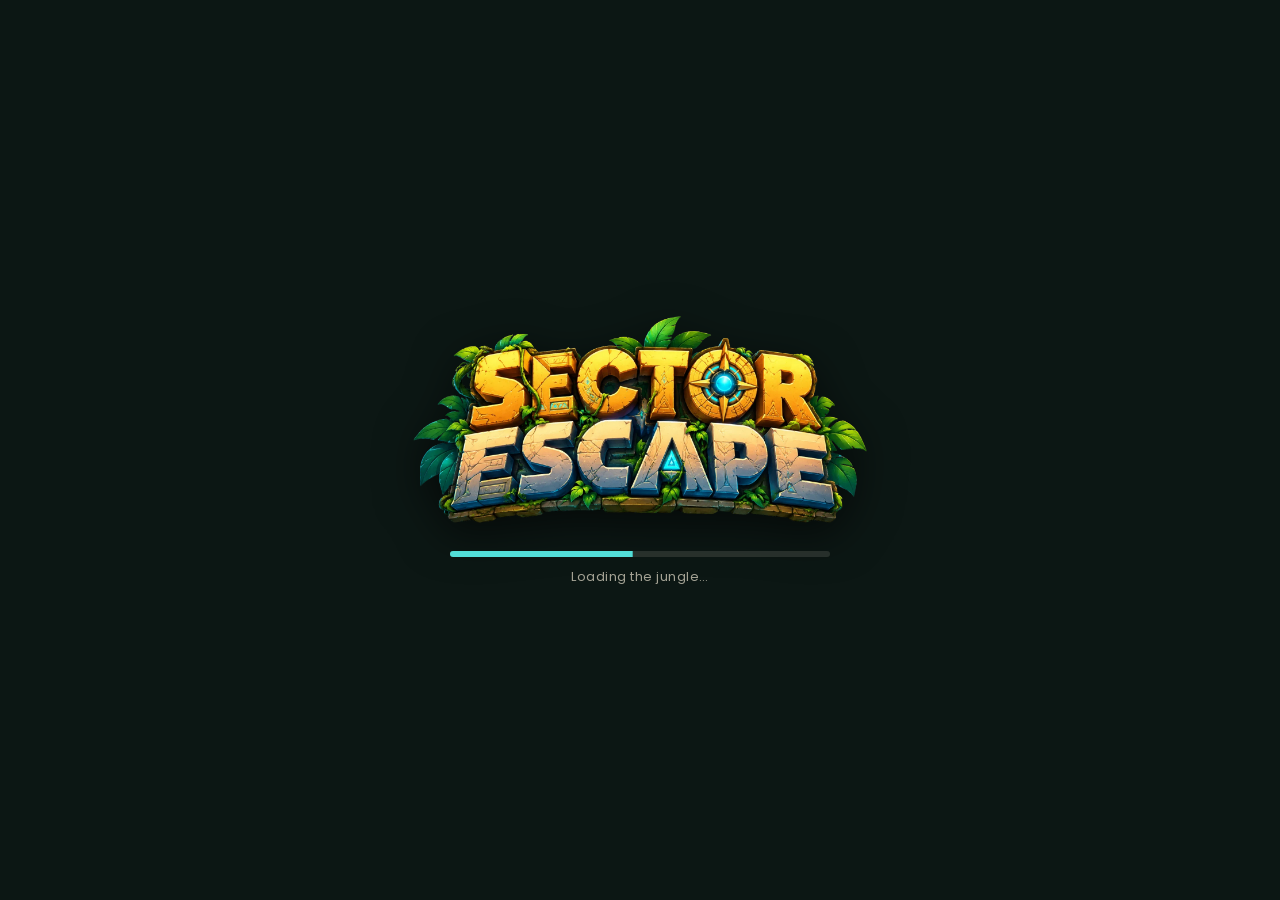
==== commit df29baaf: "feat: enhance barrier mechanics and visuals - Added a new breakPose method in ArenaScene to adjust c" ====
--- a/index.html
+++ b/index.html
@@ -163,6 +163,8 @@
   }
 </script>
 <script type="module" src="src/main.js"></script>
-<script type="module" src="src/dev/skip-level.js"></script>   <!-- DEV ONLY: temporary skip button. Remove this line + src/dev/ before pushing -->
+<script>   // DEV ONLY: temporary skip button, loaded on localhost (or with ?dev=1) only, so a deploy never requests it (src/dev is not published). Remove this block + src/dev/ before pushing.
+  (function () { if (['localhost', '127.0.0.1', ''].indexOf(location.hostname) < 0 && !/[?&]dev\b/.test(location.search)) return; var s = document.createElement('script'); s.type = 'module'; s.src = 'src/dev/skip-level.js'; document.body.appendChild(s); })();
+</script>
 </body>
 </html>
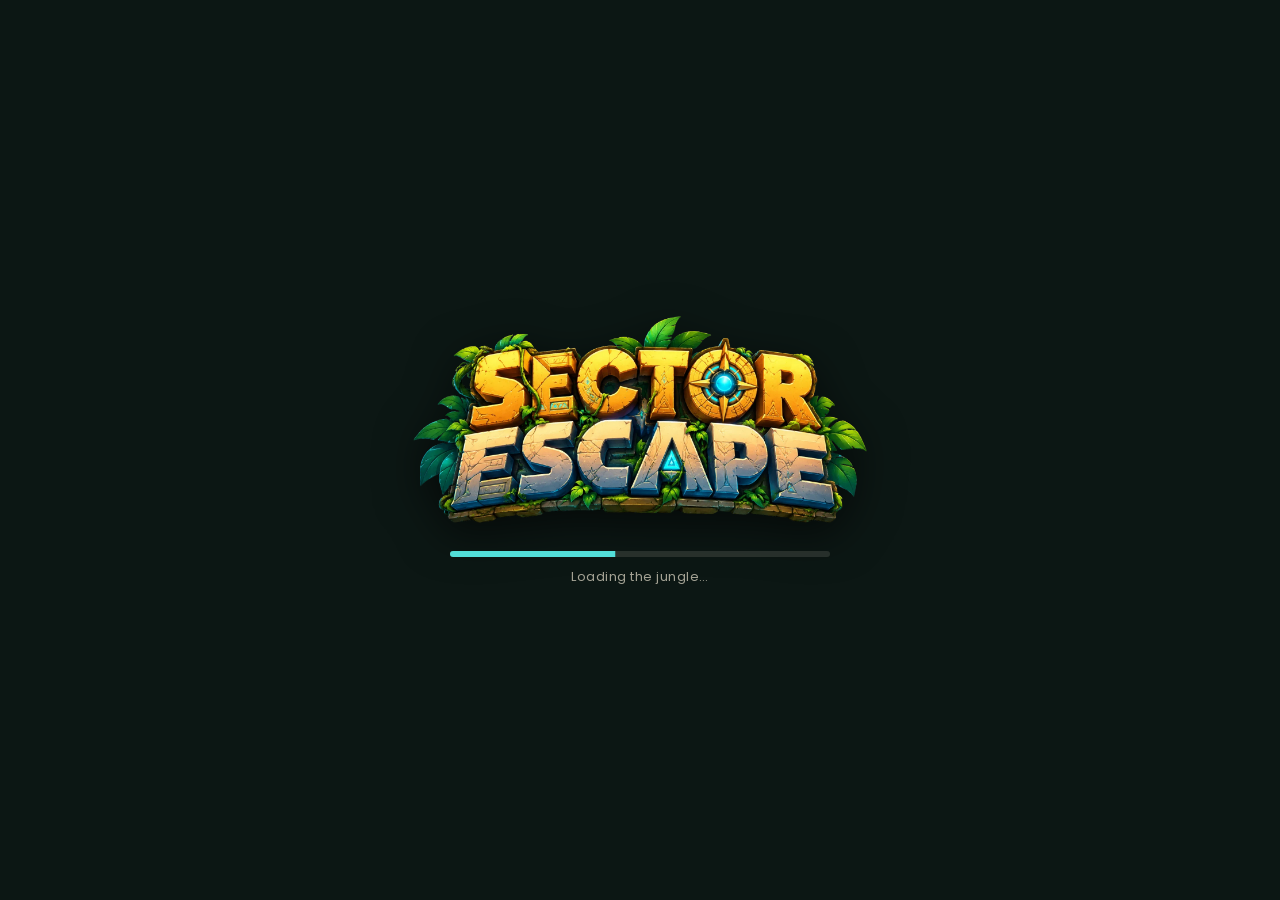
==== commit dae1ccaf: "feat: implement player controller and roaming mechanics - Added a new controller for player movement" ====
--- a/index.html
+++ b/index.html
@@ -29,6 +29,16 @@
   </div>
   <div id="stamp"></div>
   <div id="damage"></div>
+  <!-- The opening (user 2026-10-27): letterbox bars, the narrator's lines, Karan's lines (a tap hurries a line on) -->
+  <div id="cine" class="cine" aria-live="polite">
+    <div class="cine-bar top"></div><div class="cine-bar bottom"></div>
+    <p id="cine-narration" class="cine-narration"></p>
+    <div id="cine-dialog" class="cine-dialog"><img id="cine-portrait" alt=""><div class="cd-body"><div class="cd-name">Karan</div><p id="cine-line"></p></div><i class="cd-more" aria-hidden="true">▾</i></div>
+  </div>
+  <!-- The controller (user 2026-10-27): the stick in its corner (a touch anywhere in the corner brings it under the thumb);
+       W A S D / the arrow keys on a keyboard. The walkthrough sits beside it the first time. -->
+  <div id="joystick" class="joystick" aria-hidden="true"><div class="js-base"><i class="js-ar n"></i><i class="js-ar e"></i><i class="js-ar s"></i><i class="js-ar w"></i><div class="js-knob"></div></div></div>
+  <div id="move-hint" class="move-hint" role="status"></div>
   <div id="skip" class="pill small">Skip ›</div>
 
   <!-- Answer dock, right-centre: the formula (it substitutes, crosses out and simplifies on a wrong shot), the
@@ -36,7 +46,8 @@
   <section id="answer-dock" class="dock" aria-label="Sector area answer">
     <div id="formula" class="dock-formula" aria-live="polite"></div>
     <div id="tip" class="dock-tip" role="status" aria-live="polite"></div>
-    <label class="np-display"><span class="sr-only">Area in square metres</span><input id="answer" type="text" inputmode="decimal" autocomplete="off" placeholder="Area"><span class="unit">m²</span></label>
+    <div id="pick" class="pick"></div>   <!-- arenas 1–4 (LXD 2026-10-27): the answer is chosen (three formulas, or two drop-downs) -->
+    <label class="np-display"><span id="answer-sr" class="sr-only">Area in square metres</span><input id="answer" type="text" inputmode="decimal" autocomplete="off" placeholder="Area"><span class="pi-fixed" aria-hidden="true">π</span><span class="unit">m²</span></label>
     <div id="keypad" class="keypad"></div>
   </section>
 
@@ -56,18 +67,9 @@
     <div class="title-wrap">
       <img id="title-logo" class="logo" alt="Sector Escape">
       <div class="title-btns">
-        <button id="btn-continue" class="btn tablet">Continue</button>
-        <button id="btn-play" class="btn tablet">Play</button>
+        <button id="btn-play" class="btn tablet primary">Play</button>
         <button id="btn-howto" class="btn tablet small"><span class="q" aria-hidden="true">?</span>How to play</button>
       </div>
-    </div>
-  </section>
-
-  <section id="screen-story" class="screen">
-    <div class="parchment">
-      <p id="story-text"></p>
-      <img id="story-art" class="polaroid" alt="">
-      <button id="btn-start-journey" class="btn primary">Start Journey</button>
     </div>
   </section>
 
@@ -122,19 +124,20 @@
           <div class="hw-pic" id="hw-pic-0"></div>
           <h3>Watch the gap</h3>
           <p>Guardians pound on the barrier across the gap. A point at the centre draws the radius and sweeps out the sector.</p>
-          <p class="hw-small">Karan watches from his spot behind the centre.</p>
+          <p class="hw-small">Walk Karan to the glowing spot behind the centre (the stick, or W A S D).</p>
         </article>
         <article class="hw-card">
           <div class="hw-pic" id="hw-pic-1"></div>
           <h3>Find the sector area</h3>
-          <p class="hw-formula">A = <span class="frac"><span>θ</span><span>360</span></span> × π × r²,&nbsp; using π = <span class="frac"><span>22</span><span>7</span></span></p>
+          <p class="hw-formula">A = <span class="frac"><span>θ</span><span>360</span></span> × π × r²</p>
+          <p class="hw-small">Every area is in terms of π: keep π in the answer.</p>
           <p class="hw-small">The guardians freeze while you think, so take your time. Each miss shows you the next step of the working.</p>
         </article>
         <article class="hw-card">
           <div class="hw-pic hw-three" id="hw-pic-2"></div>
           <h3>Fire!</h3>
           <p>You have <span id="hw-shields" class="hw-shields"></span> 3 shields. Each wrong shot costs one.</p>
-          <p class="hw-small">You can answer like 38.5 or 77/2.</p>
+          <p class="hw-small">Arenas 1–4: choose the right values. Arenas 5–7: type the number in front of π, like 12 for 12π.</p>
         </article>
       </div></div>
       <div class="hw-nav">
--- a/styles/main.css
+++ b/styles/main.css
@@ -158,11 +158,56 @@
 .bird.b1 { top: 16%; animation: fly 26s linear infinite; } .bird.b2 { top: 21%; animation: fly 31s linear 6s infinite; transform: scale(0.8); } .bird.b3 { top: 13%; animation: fly 38s linear 15s infinite; transform: scale(0.65); }
 @keyframes fly { from { translate: 0 0; } 50% { translate: calc(50vw + 40px) -18px; } to { translate: calc(100vw + 80px) 6px; } }
 
-/* story */
-#screen-story { background: rgba(5, 11, 9, 0.6); }
-.parchment { position: relative; width: min(900px, 92vw); padding: 56px 60px 40px; background: #e8d6ad center/cover; border-radius: 10px; color: #3b2a12; box-shadow: var(--shadow); }
-.parchment p { font-size: clamp(18px, 2.3vw, 26px); font-weight: 600; line-height: 1.45; margin: 0 0 22px; max-width: 60%; min-height: 6em; }
-.parchment .polaroid { position: absolute; right: 34px; top: 46px; width: min(300px, 32%); border: 12px solid #fff; border-bottom-width: 40px; box-shadow: 0 14px 30px rgba(0, 0, 0, 0.45); transform: rotate(4deg); background: #fff; }
+/* ---------- the opening (user 2026-10-27): letterbox, the narrator, Karan's lines ---------- */
+.cine { --bar: clamp(44px, 10vh, 100px); position: absolute; inset: 0; pointer-events: none; }
+#ui .cine.on { pointer-events: auto; }   /* a tap hurries a line on */
+.cine-bar { position: absolute; left: 0; right: 0; height: var(--bar); background: #03070a; transition: transform 0.7s cubic-bezier(0.6, 0, 0.2, 1); }
+.cine-bar.top { top: 0; transform: translateY(-101%); }
+.cine-bar.bottom { bottom: 0; transform: translateY(101%); }
+.cine.on .cine-bar { transform: none; }
+.cine-narration { position: absolute; left: 50%; bottom: calc(var(--bar) + 18px); width: min(780px, 90vw); margin: 0; transform: translate(-50%, 10px); text-align: center; font-style: italic; font-weight: 500; font-size: clamp(16px, 2vw, 22px); line-height: 1.5; color: var(--ivory); text-shadow: 0 2px 3px rgba(0, 0, 0, 0.95), 0 0 24px rgba(0, 0, 0, 0.8); opacity: 0; transition: opacity 0.6s ease, transform 0.6s ease; }
+.cine-narration::before { content: '◆'; display: block; margin-bottom: 6px; font-style: normal; font-size: 10px; color: var(--amber); }
+.cine-narration.show { opacity: 1; transform: translate(-50%, 0); }
+.cine-dialog { position: absolute; left: 50%; bottom: calc(var(--bar) + 14px); width: min(640px, 92vw); display: flex; align-items: center; gap: 14px; padding: 12px 34px 14px 12px; border-radius: 16px; background: rgba(9, 20, 18, 0.94); border: 1px solid rgba(82, 222, 216, 0.3); box-shadow: var(--shadow); transform: translate(-50%, 14px); opacity: 0; transition: opacity 0.3s, transform 0.4s cubic-bezier(0.2, 1.2, 0.3, 1); }
+.cine-dialog.show { opacity: 1; transform: translate(-50%, 0); }
+.cine-dialog img { flex: none; width: 68px; height: 68px; border-radius: 50%; object-fit: cover; background: radial-gradient(circle at 50% 38%, #2f5a52, #0b1a17 72%); border: 2px solid var(--cyan); box-shadow: 0 0 14px rgba(82, 222, 216, 0.35); }
+.cd-body { flex: 1; min-width: 0; }
+.cd-name { font-family: var(--font-head); font-weight: 800; font-size: 15px; letter-spacing: 0.18em; text-transform: uppercase; color: var(--amber); margin-bottom: 3px; }
+#cine-line { margin: 0; font-weight: 600; font-size: clamp(15px, 1.6vw, 18.5px); line-height: 1.42; color: var(--ivory); min-height: 2.84em; }
+.cd-more { position: absolute; right: 14px; bottom: 9px; font-style: normal; font-size: 15px; color: var(--amber); opacity: 0; }
+.cine-dialog.done .cd-more { opacity: 1; animation: bob 0.9s ease-in-out infinite; }
+
+/* ---------- the controller (user 2026-10-27): a stone stick in the bottom-left corner, its walkthrough beside it ---------- */
+.joystick { position: absolute; left: env(safe-area-inset-left, 0px); bottom: env(safe-area-inset-bottom, 0px); width: min(46vw, 340px); height: min(46vh, 320px); opacity: 0; transition: opacity 0.35s; touch-action: none; user-select: none; -webkit-user-select: none; }
+#ui .joystick.on { opacity: 1; pointer-events: auto; }
+.js-base { position: absolute; width: 132px; height: 132px; margin: -66px 0 0 -66px; border-radius: 50%; background: radial-gradient(circle, rgba(6, 14, 12, 0.74) 0 54%, rgba(6, 14, 12, 0.32) 55% 100%), var(--stone-tex, #4a463a) center/240px; box-shadow: inset 0 0 0 2px rgba(82, 222, 216, 0.4), inset 0 4px 10px rgba(0, 0, 0, 0.55), 0 10px 26px rgba(0, 0, 0, 0.5); transition: left 0.18s ease-out, top 0.18s ease-out, box-shadow 0.2s; }
+.joystick.held .js-base { transition: none; box-shadow: inset 0 0 0 2px var(--cyan), 0 0 22px rgba(82, 222, 216, 0.45), 0 10px 26px rgba(0, 0, 0, 0.5); }
+.js-ar { position: absolute; left: 50%; top: 50%; width: 0; height: 0; border-style: solid; border-color: transparent; opacity: 0.75; }
+.js-ar.n { border-width: 0 7px 9px; border-bottom-color: var(--cyan); transform: translate(-50%, -58px); }
+.js-ar.s { border-width: 9px 7px 0; border-top-color: var(--cyan); transform: translate(-50%, 49px); }
+.js-ar.w { border-width: 7px 9px 7px 0; border-right-color: var(--cyan); transform: translate(-58px, -50%); }
+.js-ar.e { border-width: 7px 0 7px 9px; border-left-color: var(--cyan); transform: translate(49px, -50%); }
+.js-knob { position: absolute; left: 50%; top: 50%; width: 60px; height: 60px; margin: -30px 0 0 -30px; border-radius: 50%; background: radial-gradient(circle at 36% 30%, #fff3d0 0, #f4bf55 26%, #b9822a 68%, #6a4512 100%); border: 2px solid rgba(20, 10, 0, 0.45); box-shadow: 0 6px 14px rgba(0, 0, 0, 0.55), inset 0 2px 0 rgba(255, 255, 255, 0.4); transition: transform 0.14s ease-out; }
+.joystick.held .js-knob { transition: none; }
+.joystick.demo .js-knob { animation: jsDemo 2.6s ease-in-out infinite; }   /* the walkthrough: the knob shows the move until the player tries */
+@keyframes jsDemo { 0%, 100% { transform: none; } 18%, 34% { transform: translate(0, -40px); } 50% { transform: none; } 66%, 82% { transform: translate(40px, 0); } }
+.joystick.reveal .js-base { animation: jsIn 0.75s cubic-bezier(0.2, 1.45, 0.4, 1) both; }
+@keyframes jsIn { 0% { transform: scale(0.3); opacity: 0; } 100% { transform: none; opacity: 1; } }
+.joystick.reveal .js-base::after { content: ''; position: absolute; inset: -6px; border-radius: 50%; border: 2px solid var(--cyan); animation: jsRing 1.1s ease-out 0.25s both; pointer-events: none; }
+@keyframes jsRing { 0% { transform: scale(0.9); opacity: 0.9; } 100% { transform: scale(1.7); opacity: 0; } }
+.move-hint { position: absolute; left: calc(env(safe-area-inset-left, 0px) + 186px); bottom: calc(env(safe-area-inset-bottom, 0px) + 72px); display: flex; align-items: center; gap: 10px; padding: 9px 16px 9px 12px; border-radius: 14px; background: rgba(9, 20, 18, 0.9); border: 1px solid rgba(244, 191, 85, 0.55); box-shadow: var(--shadow); color: var(--ivory); opacity: 0; transform: translateX(-8px); transition: opacity 0.35s, transform 0.35s, border-color 0.3s; }
+.move-hint.show { opacity: 1; transform: none; }
+.move-hint b { font-family: var(--font-head); font-weight: 800; font-size: 19px; letter-spacing: 0.08em; text-transform: uppercase; color: var(--amber); }
+.move-hint small { font-size: 12.5px; color: var(--muted); }
+.mh-keys { display: grid; grid-template-columns: repeat(3, 24px); grid-auto-rows: 24px; gap: 3px; }
+.mh-keys kbd:first-child { grid-column: 2; } .mh-keys kbd:not(:first-child) { grid-row: 2; }
+.mh-keys kbd { display: flex; align-items: center; justify-content: center; border-radius: 5px; font-family: var(--font-head); font-weight: 800; font-size: 13px; color: var(--ivory); background: rgba(243, 235, 216, 0.1); border: 1px solid rgba(243, 235, 216, 0.4); box-shadow: 0 2px 0 rgba(0, 0, 0, 0.5); }
+.mh-icon { position: relative; width: 30px; height: 30px; border-radius: 50%; border: 2px solid var(--cyan); }
+.mh-icon::after { content: ''; position: absolute; left: 50%; top: 50%; width: 12px; height: 12px; margin: -6px 0 0 -6px; border-radius: 50%; background: var(--amber); animation: mhDot 2.6s ease-in-out infinite; }
+@keyframes mhDot { 0%, 100% { transform: none; } 18%, 34% { transform: translate(0, -7px); } 50% { transform: none; } 66%, 82% { transform: translate(7px, 0); } }
+.move-hint.done { border-color: var(--cyan); }
+.move-hint.done > * { display: none; }
+.move-hint.done::before { content: '✓'; font-family: var(--font-head); font-weight: 800; font-size: 24px; line-height: 1; color: var(--cyan); padding: 0 6px; }
 
 /* ---------- map: designed 2D route + docked panel ---------- */
 #screen-map { background: var(--jungle-2); }
@@ -258,7 +303,37 @@
 .dock-formula .tok.out, .dock-formula .given.out { animation: dissolveOut 0.45s ease-in forwards; }
 .dock-formula .tok.in { animation: dissolveIn 0.55s ease-out both; }
 .dock-formula .tok.key { color: var(--amber); }
-.dock.locked .keypad, .dock.locked .np-display { opacity: 0.5; pointer-events: none; }
+.dock.locked .keypad, .dock.locked .np-display, .dock.locked .pick { opacity: 0.5; pointer-events: none; }
+/* arenas 1–4 (LXD 2026-10-27): the answer is chosen: three formulas, or the formula with two drop-downs and FIRE */
+.pick { display: none; }
+.dock.pick-mode .pick { display: block; }
+.dock.pick-mode .np-display, .dock.pick-mode .keypad { display: none; }
+.pk-q { margin: 2px 0 10px; text-align: center; font-weight: 600; font-size: 14px; color: var(--muted); }
+.pk-opts { display: flex; flex-direction: column; gap: 9px; }
+.pk-opt { display: flex; align-items: center; justify-content: center; min-height: 60px; padding: 8px 10px; border-radius: 12px; border: 2px solid rgba(82, 222, 216, 0.45); background: linear-gradient(180deg, #0f231f, #081512); color: var(--ivory); font-family: var(--font-body); font-weight: 600; font-size: 18px; cursor: pointer; transition: transform 0.12s, border-color 0.15s, box-shadow 0.15s, opacity 0.2s; }
+.pk-opt:hover { border-color: var(--cyan); box-shadow: 0 0 12px rgba(82, 222, 216, 0.35); }
+.pk-opt:active { transform: translateY(1px); }
+.pk-opt.chosen { border-color: var(--amber); box-shadow: 0 0 16px rgba(244, 191, 85, 0.5); }
+.pk-opt.wrong { opacity: 0.38; text-decoration: line-through; text-decoration-color: #ff7a66; border-color: rgba(220, 102, 87, 0.6); pointer-events: none; }
+.pk-opt sup, .pk-formula sup { font-size: 0.62em; vertical-align: 0.65em; }
+.pk-x { white-space: nowrap; }   /* one line of maths: its pieces sit as typeset, the ² against its bracket */
+.pk-formula { min-height: 76px; padding: 14px 4px; border-radius: 12px; background: rgba(243, 235, 216, 0.04); font-size: 20px; font-weight: 600; color: var(--ivory); white-space: nowrap; text-align: center; line-height: 1.2; overflow: hidden; }
+.pk-formula .frac > span:first-child { padding-bottom: 3px; }
+.pk-chip { display: inline-flex; flex: none; align-items: center; justify-content: center; vertical-align: middle; min-width: 2.3em; height: 1.75em; margin: 0 1px; padding: 0 0.35em; border-radius: 9px; border: 2px dashed var(--amber); background: rgba(244, 191, 85, 0.1); color: var(--amber); font-family: var(--font-body); font-weight: 700; font-size: 0.9em; cursor: pointer; animation: chipPulse 1.6s ease-in-out infinite; }
+.pk-chip::after { content: '▾'; margin-left: 3px; font-size: 0.55em; opacity: 0.8; }
+.pk-chip.set { border-style: solid; color: var(--ivory); background: rgba(243, 235, 216, 0.07); animation: none; }
+.pk-chip.open { border-color: var(--cyan); box-shadow: 0 0 10px rgba(82, 222, 216, 0.45); }
+.pk-chip.again { border-color: #ff7a66; color: #ffb3a6; }
+.pk-chip .frac { font-size: 0.8em; }
+@keyframes chipPulse { 0%, 100% { box-shadow: 0 0 0 rgba(244, 191, 85, 0); } 50% { box-shadow: 0 0 12px rgba(244, 191, 85, 0.5); } }
+.pk-menu { position: absolute; z-index: 5; transform: translateX(-50%); display: flex; flex-direction: column; gap: 6px; padding: 8px; border-radius: 12px; background: #0b1a17; border: 1px solid rgba(244, 191, 85, 0.55); box-shadow: var(--shadow); }
+.pk-menu[hidden] { display: none; }
+.pk-menu button { min-width: 104px; min-height: 40px; padding: 6px 14px; border-radius: 8px; border: 1px solid rgba(243, 235, 216, 0.2); background: rgba(243, 235, 216, 0.06); color: var(--ivory); font-family: var(--font-body); font-weight: 700; font-size: 17px; cursor: pointer; }
+.pk-menu button:hover { border-color: var(--cyan); }
+.pk-menu button.on { border-color: var(--amber); }
+.pk-menu button.wrong { opacity: 0.35; text-decoration: line-through; text-decoration-color: #ff7a66; pointer-events: none; }
+.pk-fire { display: block; width: 100%; margin-top: 12px; }
+.pk-fire:disabled { opacity: 0.4; cursor: default; box-shadow: none; }
 .dock-tip { font-size: 13.5px; font-weight: 600; line-height: 1.35; color: #ffc2b8; max-height: 0; overflow: hidden; transition: max-height 0.3s, margin 0.3s, opacity 0.3s; opacity: 0; }
 .dock-tip.show { max-height: 60px; margin: 0 2px 9px; opacity: 1; }
 .dock-tip::before { content: '!'; display: inline-grid; place-items: center; width: 17px; height: 17px; margin-right: 7px; border-radius: 50%; background: #dc6657; color: #fff; font-size: 12px; font-weight: 800; vertical-align: 1px; }
@@ -266,6 +341,10 @@
 .np-display input { flex: 1; min-width: 0; background: transparent; border: none; outline: none; color: var(--ivory); font-family: var(--font-head); font-weight: 700; font-size: 30px; letter-spacing: 0.05em; caret-color: var(--cyan); padding: 0; }
 .np-display input::placeholder { color: rgba(82, 222, 216, 0.5); font-size: 19px; font-weight: 600; letter-spacing: 0.06em; }
 .np-display .unit { color: var(--muted); font-weight: 600; font-size: 15px; }
+/* arenas 1–3 (user 2026-10-27): the answer is in terms of π, printed fixed beside the field; the typed number hugs it */
+.np-display .pi-fixed { display: none; margin-left: -6px; color: var(--cyan); font-family: var(--font-head); font-weight: 700; font-size: 30px; line-height: 1; text-shadow: 0 0 10px rgba(82, 222, 216, 0.55); }
+.dock.pi-form .np-display .pi-fixed { display: inline-block; }
+.dock.pi-form .np-display input { text-align: right; }
 .keypad { position: relative; display: grid; grid-template-columns: repeat(4, 1fr); gap: 6px; margin-top: 10px; }
 .keypad .k { --ch: 8px; position: relative; height: 42px; padding: 0; border: 0; background: none; cursor: pointer; filter: drop-shadow(0 3px 0 #040807); transition: transform 0.06s, filter 0.15s; }
 .keypad .k-face { position: absolute; inset: 0; display: grid; place-items: center; clip-path: polygon(var(--ch) 0, calc(100% - var(--ch)) 0, 100% var(--ch), 100% calc(100% - var(--ch)), calc(100% - var(--ch)) 100%, var(--ch) 100%, 0 calc(100% - var(--ch)), 0 var(--ch)); background: linear-gradient(180deg, #e3c47c 0%, #a9c9b0 28%, #4fd8d0 62%, #2aa6a1 100%); }
@@ -336,7 +415,8 @@
   .shields img { width: 32px; height: 32px; }
   .hud-right { flex-direction: column; align-items: flex-end; gap: 6px; } button.icon-btn { width: 36px; height: 36px; }
   .mt-name { font-size: 21px; } .map-tag { min-width: 170px; padding: 10px 12px 12px; }
-  .parchment p { max-width: 100%; } .parchment .polaroid { display: none; }
+  .cine-dialog { gap: 10px; padding: 10px 28px 12px 10px; } .cine-dialog img { width: 50px; height: 50px; }
+  .move-hint { left: calc(env(safe-area-inset-left, 0px) + 16px); bottom: calc(env(safe-area-inset-bottom, 0px) + 178px); }
   .howto-deck { padding: 18px 14px 14px; } .hw-pic { height: 176px; } .hw-gap { width: 170px; height: 182px; } .hw-diagram { width: 190px; height: 176px; }
   .hw-card h3 { font-size: 26px; } .hw-card p { font-size: 15px; } .hw-card p.hw-formula { font-size: 18px; }
   .hw-three { gap: 4px; } .hw-out { width: 32%; } .hw-out svg { width: 84px; height: 84px; } .hw-out figcaption { font-size: 11.5px; } .hw-out figcaption b { font-size: 16px; }
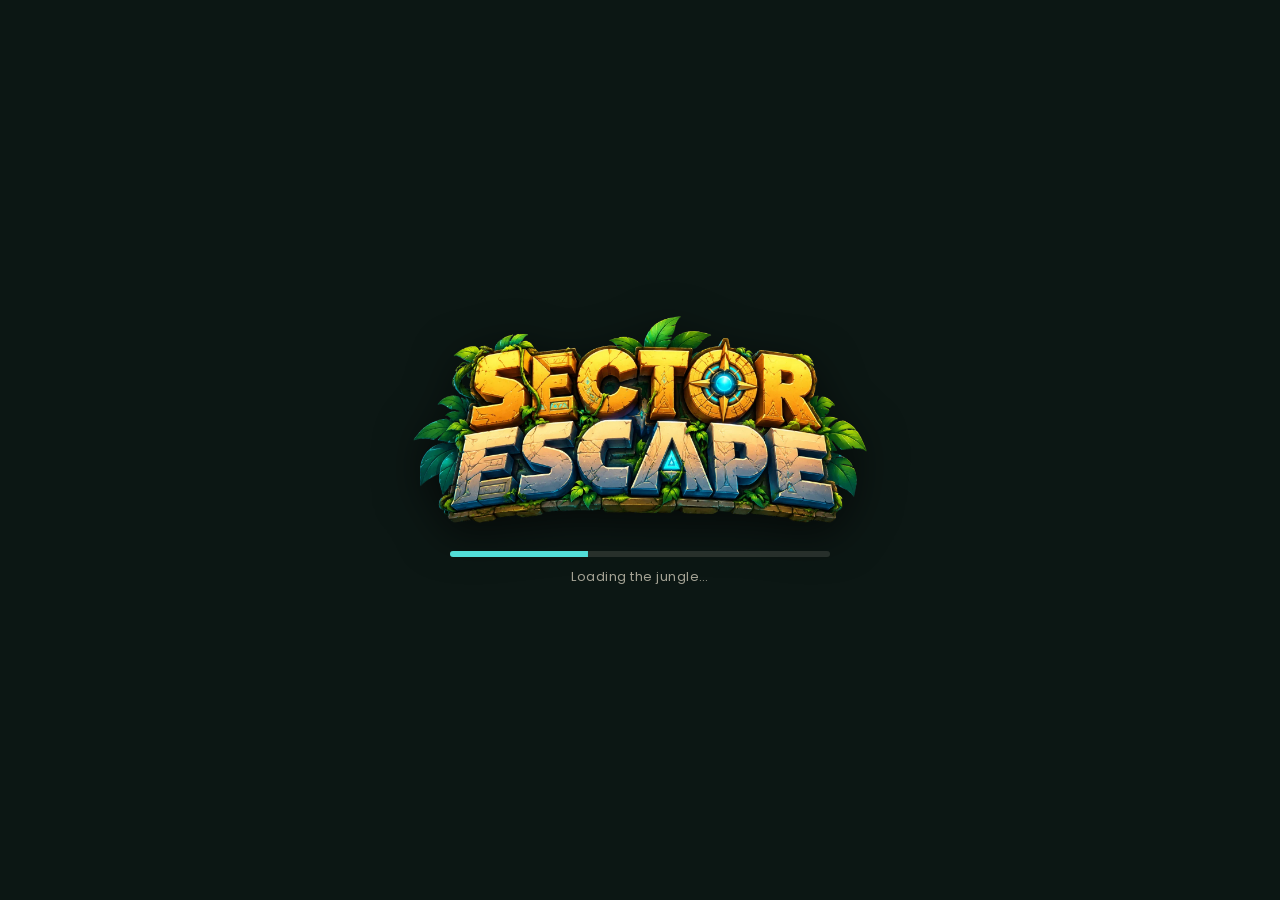
==== commit e8558478: "Refactor hero sprite rendering and improve alpha transparency handling - Updated hero sprite initial" ====
--- a/index.html
+++ b/index.html
@@ -36,9 +36,8 @@
     <div id="cine-dialog" class="cine-dialog"><img id="cine-portrait" alt=""><div class="cd-body"><div class="cd-name">Karan</div><p id="cine-line"></p></div><i class="cd-more" aria-hidden="true">▾</i></div>
   </div>
   <!-- The controller (user 2026-10-27): the stick in its corner (a touch anywhere in the corner brings it under the thumb);
-       W A S D / the arrow keys on a keyboard. The walkthrough sits beside it the first time. -->
+       W A S D / the arrow keys on a keyboard. The first time, its knob shows the move (no text box: tablets). -->
   <div id="joystick" class="joystick" aria-hidden="true"><div class="js-base"><i class="js-ar n"></i><i class="js-ar e"></i><i class="js-ar s"></i><i class="js-ar w"></i><div class="js-knob"></div></div></div>
-  <div id="move-hint" class="move-hint" role="status"></div>
   <div id="skip" class="pill small">Skip ›</div>
 
   <!-- Answer dock, right-centre: the formula (it substitutes, crosses out and simplifies on a wrong shot), the
@@ -51,13 +50,6 @@
     <div id="keypad" class="keypad"></div>
   </section>
 
-  <!-- End-of-arena results card (LXD): which stars, why, and a way to retry for three -->
-  <div id="arena-result" class="arena-result" role="dialog" aria-labelledby="ar-title">
-    <div id="ar-title" class="ar-title">Arena 1 cleared</div>
-    <div id="ar-stars" class="ar-stars"></div>
-    <ul id="ar-criteria" class="ar-criteria"></ul>
-    <div class="ar-btns"><button id="btn-ar-next" class="btn primary">Next arena ▶</button><button id="btn-ar-retry" class="btn secondary">↻ Retry for ★★★</button></div>
-  </div>
 
   <!-- Screens -->
   <section id="screen-loading" class="screen active"><div class="loader"><div class="logo-wrap"><img id="loading-logo" alt=""></div><div id="loading-bar" class="progress" role="progressbar" aria-label="Loading" aria-valuemin="0" aria-valuemax="100" aria-valuenow="0"><div id="progress-fill"></div></div><div id="loading-text">Loading the jungle…</div></div></section>
@@ -166,8 +158,5 @@
   }
 </script>
 <script type="module" src="src/main.js"></script>
-<script>   // DEV ONLY: temporary skip button, loaded on localhost (or with ?dev=1) only, so a deploy never requests it (src/dev is not published). Remove this block + src/dev/ before pushing.
-  (function () { if (['localhost', '127.0.0.1', ''].indexOf(location.hostname) < 0 && !/[?&]dev\b/.test(location.search)) return; var s = document.createElement('script'); s.type = 'module'; s.src = 'src/dev/skip-level.js'; document.body.appendChild(s); })();
-</script>
 </body>
 </html>
--- a/styles/main.css
+++ b/styles/main.css
@@ -21,7 +21,7 @@
 #game canvas { display: block; }
 #labels { position: fixed; inset: 0; pointer-events: none; overflow: hidden; }
 #ui { position: fixed; inset: 0; pointer-events: none; }
-#ui button, #ui input, #ui .screen.active, #ui .dock.open, #ui .arena-result.show { pointer-events: auto; }
+#ui button, #ui input, #ui .screen.active, #ui .dock.open { pointer-events: auto; }
 .screen:not(.active) * { pointer-events: none !important; }
 
 /* ---------- buttons ---------- */
@@ -195,19 +195,6 @@
 @keyframes jsIn { 0% { transform: scale(0.3); opacity: 0; } 100% { transform: none; opacity: 1; } }
 .joystick.reveal .js-base::after { content: ''; position: absolute; inset: -6px; border-radius: 50%; border: 2px solid var(--cyan); animation: jsRing 1.1s ease-out 0.25s both; pointer-events: none; }
 @keyframes jsRing { 0% { transform: scale(0.9); opacity: 0.9; } 100% { transform: scale(1.7); opacity: 0; } }
-.move-hint { position: absolute; left: calc(env(safe-area-inset-left, 0px) + 186px); bottom: calc(env(safe-area-inset-bottom, 0px) + 72px); display: flex; align-items: center; gap: 10px; padding: 9px 16px 9px 12px; border-radius: 14px; background: rgba(9, 20, 18, 0.9); border: 1px solid rgba(244, 191, 85, 0.55); box-shadow: var(--shadow); color: var(--ivory); opacity: 0; transform: translateX(-8px); transition: opacity 0.35s, transform 0.35s, border-color 0.3s; }
-.move-hint.show { opacity: 1; transform: none; }
-.move-hint b { font-family: var(--font-head); font-weight: 800; font-size: 19px; letter-spacing: 0.08em; text-transform: uppercase; color: var(--amber); }
-.move-hint small { font-size: 12.5px; color: var(--muted); }
-.mh-keys { display: grid; grid-template-columns: repeat(3, 24px); grid-auto-rows: 24px; gap: 3px; }
-.mh-keys kbd:first-child { grid-column: 2; } .mh-keys kbd:not(:first-child) { grid-row: 2; }
-.mh-keys kbd { display: flex; align-items: center; justify-content: center; border-radius: 5px; font-family: var(--font-head); font-weight: 800; font-size: 13px; color: var(--ivory); background: rgba(243, 235, 216, 0.1); border: 1px solid rgba(243, 235, 216, 0.4); box-shadow: 0 2px 0 rgba(0, 0, 0, 0.5); }
-.mh-icon { position: relative; width: 30px; height: 30px; border-radius: 50%; border: 2px solid var(--cyan); }
-.mh-icon::after { content: ''; position: absolute; left: 50%; top: 50%; width: 12px; height: 12px; margin: -6px 0 0 -6px; border-radius: 50%; background: var(--amber); animation: mhDot 2.6s ease-in-out infinite; }
-@keyframes mhDot { 0%, 100% { transform: none; } 18%, 34% { transform: translate(0, -7px); } 50% { transform: none; } 66%, 82% { transform: translate(7px, 0); } }
-.move-hint.done { border-color: var(--cyan); }
-.move-hint.done > * { display: none; }
-.move-hint.done::before { content: '✓'; font-family: var(--font-head); font-weight: 800; font-size: 24px; line-height: 1; color: var(--cyan); padding: 0 6px; }
 
 /* ---------- map: designed 2D route + docked panel ---------- */
 #screen-map { background: var(--jungle-2); }
@@ -319,7 +306,7 @@
 .pk-x { white-space: nowrap; }   /* one line of maths: its pieces sit as typeset, the ² against its bracket */
 .pk-formula { min-height: 76px; padding: 14px 4px; border-radius: 12px; background: rgba(243, 235, 216, 0.04); font-size: 20px; font-weight: 600; color: var(--ivory); white-space: nowrap; text-align: center; line-height: 1.2; overflow: hidden; }
 .pk-formula .frac > span:first-child { padding-bottom: 3px; }
-.pk-chip { display: inline-flex; flex: none; align-items: center; justify-content: center; vertical-align: middle; min-width: 2.3em; height: 1.75em; margin: 0 1px; padding: 0 0.35em; border-radius: 9px; border: 2px dashed var(--amber); background: rgba(244, 191, 85, 0.1); color: var(--amber); font-family: var(--font-body); font-weight: 700; font-size: 0.9em; cursor: pointer; animation: chipPulse 1.6s ease-in-out infinite; }
+.pk-chip { display: inline-flex; flex: none; align-items: center; justify-content: center; vertical-align: middle; min-width: 2.3em; min-height: 1.75em; margin: 0 1px; padding: 2px 0.35em; border-radius: 9px; border: 2px dashed var(--amber); background: rgba(244, 191, 85, 0.1); color: var(--amber); font-family: var(--font-body); font-weight: 700; font-size: 0.9em; cursor: pointer; animation: chipPulse 1.6s ease-in-out infinite; }
 .pk-chip::after { content: '▾'; margin-left: 3px; font-size: 0.55em; opacity: 0.8; }
 .pk-chip.set { border-style: solid; color: var(--ivory); background: rgba(243, 235, 216, 0.07); animation: none; }
 .pk-chip.open { border-color: var(--cyan); box-shadow: 0 0 10px rgba(82, 222, 216, 0.45); }
@@ -374,23 +361,7 @@
 .wlabel.beamline.under { border-color: rgba(255, 130, 110, 0.7); color: #ffd2c9; }
 .wlabel.beamline.over { border-color: rgba(255, 80, 140, 0.75); color: #ffd0e2; }
 .wlabel.beamline.correct { border-color: rgba(255, 211, 107, 0.8); color: #ffe7a8; }
-.wlabel.origin { font-family: var(--font-head); font-weight: 800; font-size: 18px; padding: 1px 8px; color: #ffffff; border-color: rgba(255, 255, 255, 0.5); }
-
-/* end-of-arena results card */
-.arena-result { position: absolute; left: 50%; top: 50%; transform: translate(-50%, -44%) scale(0.96); opacity: 0; pointer-events: none; min-width: 360px; max-width: 92vw; background: var(--panel); border: 1px solid rgba(244, 191, 85, 0.45); border-radius: 18px; padding: 22px 28px 20px; text-align: center; box-shadow: var(--shadow); transition: opacity 0.35s, transform 0.45s cubic-bezier(0.2, 1.2, 0.3, 1); }
-.arena-result.show { opacity: 1; transform: translate(-50%, -50%); pointer-events: auto; }
-.ar-title { font-family: var(--font-head); font-weight: 800; font-size: 36px; letter-spacing: 0.06em; text-transform: uppercase; color: var(--ivory); line-height: 1; }
-.ar-stars { display: flex; gap: 10px; justify-content: center; margin: 14px 0 10px; }
-.ar-stars img { width: 52px; height: 52px; opacity: 0; transform: scale(0.3); }
-.ar-stars img.pop { animation: starpop 0.45s cubic-bezier(0.2, 1.6, 0.4, 1) forwards; }
-@keyframes starpop { to { opacity: 1; transform: none; } }
-.ar-criteria:empty { display: none; }
-.ar-criteria { list-style: none; padding: 0; margin: 0; display: flex; gap: 16px; justify-content: center; flex-wrap: wrap; font-size: 14.5px; font-weight: 600; }
-.ar-criteria li::before { margin-right: 6px; font-weight: 800; }
-.ar-criteria li.ok { color: var(--ivory); } .ar-criteria li.ok::before { content: '✓'; color: var(--cyan); }
-.ar-criteria li.miss { color: var(--muted); } .ar-criteria li.miss::before { content: '✗'; color: #f08b7f; }
-.ar-btns { display: flex; gap: 10px; justify-content: center; flex-wrap: wrap; margin-top: 16px; }
-.ar-btns .btn { font-size: 18px; padding: 12px 22px; }
+
 
 /* shields: a visible crack when one is lost, a refill pop at the start of each arena */
 .shields img.refill { animation: refill 0.5s cubic-bezier(0.2, 1.6, 0.4, 1) both; }
@@ -411,12 +382,10 @@
   .dock-formula .given { font-size: 14px; padding-left: 12px; }
   .keypad .k { height: 44px; }
   .wlabel.beamline { font-size: 13px; white-space: normal; max-width: 86vw; text-align: center; }
-  .arena-result { min-width: 0; width: 92vw; padding: 18px 16px; } .ar-title { font-size: 28px; }
   .shields img { width: 32px; height: 32px; }
   .hud-right { flex-direction: column; align-items: flex-end; gap: 6px; } button.icon-btn { width: 36px; height: 36px; }
   .mt-name { font-size: 21px; } .map-tag { min-width: 170px; padding: 10px 12px 12px; }
   .cine-dialog { gap: 10px; padding: 10px 28px 12px 10px; } .cine-dialog img { width: 50px; height: 50px; }
-  .move-hint { left: calc(env(safe-area-inset-left, 0px) + 16px); bottom: calc(env(safe-area-inset-bottom, 0px) + 178px); }
   .howto-deck { padding: 18px 14px 14px; } .hw-pic { height: 176px; } .hw-gap { width: 170px; height: 182px; } .hw-diagram { width: 190px; height: 176px; }
   .hw-card h3 { font-size: 26px; } .hw-card p { font-size: 15px; } .hw-card p.hw-formula { font-size: 18px; }
   .hw-three { gap: 4px; } .hw-out { width: 32%; } .hw-out svg { width: 84px; height: 84px; } .hw-out figcaption { font-size: 11.5px; } .hw-out figcaption b { font-size: 16px; }
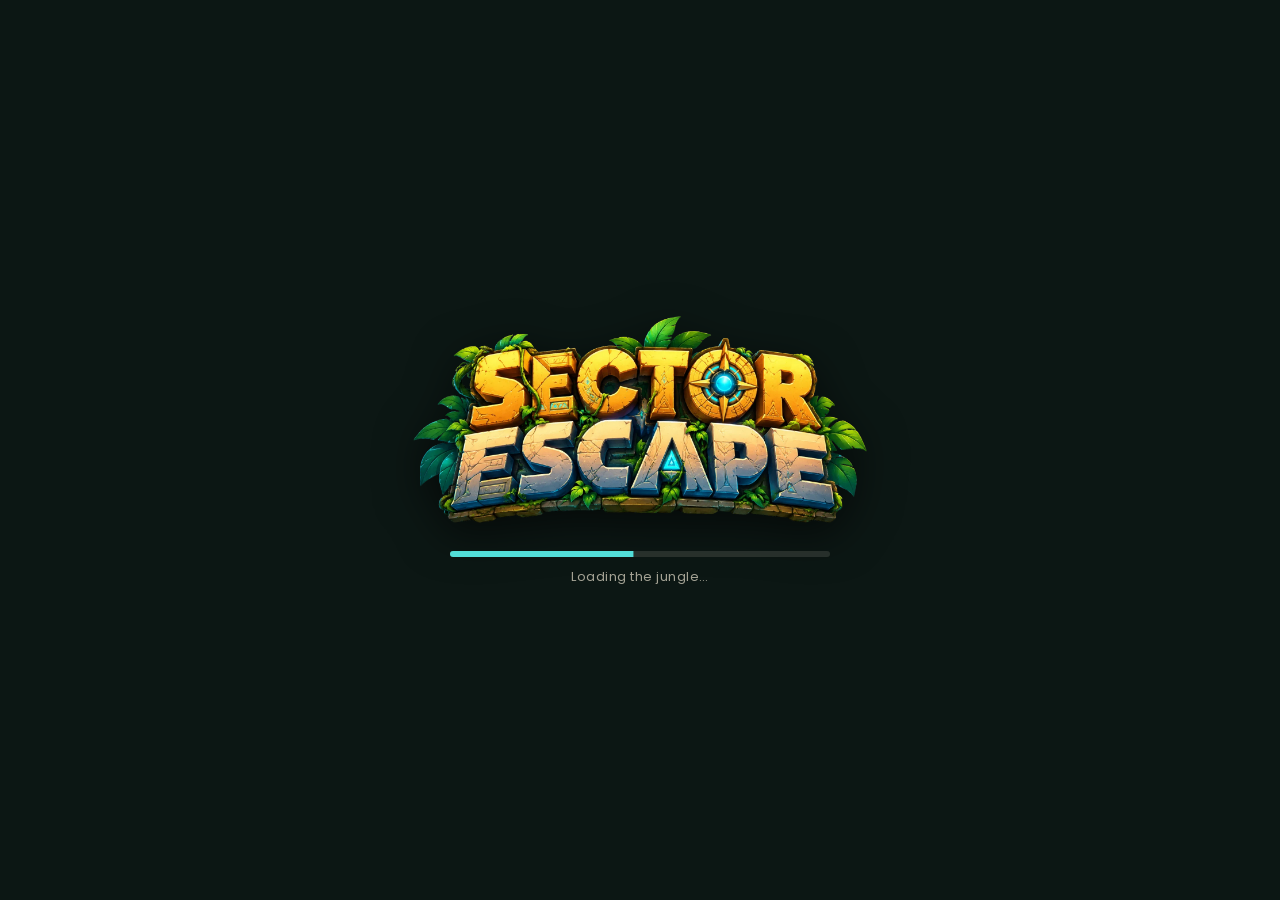
==== commit b198dec3: "Refactor code structure for improved readability and maintainability" ====
--- a/index.html
+++ b/index.html
@@ -23,6 +23,8 @@
 <div id="ui">
   <!-- HUD: the shields only (user, 2026-10-23: no arena number / name, star counter, speaker or pause button) -->
   <div id="hud" class="layer">
+    <!-- the time to answer: a bar at the top centre (user 2026-10-28), labelled with an hourglass and the seconds left (LXD 2026-10-29) -->
+    <div id="answer-timer" class="answer-timer" aria-hidden="true"><span class="at-label"><span class="at-ico"></span><b id="answer-secs">90</b><small>s</small></span><span class="at-bar"><i></i></span></div>
     <div class="hud-right">
       <div id="hud-shields" class="shields"></div>
     </div>
@@ -44,7 +46,8 @@
        one-line misconception tip, the answer bar and a compact keypad. The beam feedback stays in the arena. -->
   <section id="answer-dock" class="dock" aria-label="Sector area answer">
     <div id="formula" class="dock-formula" aria-live="polite"></div>
-    <div id="tip" class="dock-tip" role="status" aria-live="polite"></div>
+    <!-- feedback (LXD 2026-10-29): ⚠ what went wrong, 💡 the hint ladder's current rung -->
+    <div id="feedback" class="dock-feedback" role="status" aria-live="polite"><p class="fb fb-mistake"><span class="fb-ico"></span><span class="fb-text"></span></p><p class="fb fb-hint"><span class="fb-ico"></span><span class="fb-text"></span></p></div>
     <div id="pick" class="pick"></div>   <!-- arenas 1–4 (LXD 2026-10-27): the answer is chosen (three formulas, or two drop-downs) -->
     <label class="np-display"><span id="answer-sr" class="sr-only">Area in square metres</span><input id="answer" type="text" inputmode="decimal" autocomplete="off" placeholder="Area"><span class="pi-fixed" aria-hidden="true">π</span><span class="unit">m²</span></label>
     <div id="keypad" class="keypad"></div>
@@ -94,6 +97,7 @@
   <section id="screen-results" class="screen">
     <div class="card results">
       <h2>You escaped the jungle!</h2>
+      <p id="res-praise" class="res-praise" role="status"></p>
       <table id="res-rows"></table>
       <div class="total"><span>This run</span><span id="res-total">0</span></div>
       <button id="btn-next" class="btn primary">Back to the jungle ›</button>
@@ -123,7 +127,7 @@
           <h3>Find the sector area</h3>
           <p class="hw-formula">A = <span class="frac"><span>θ</span><span>360</span></span> × π × r²</p>
           <p class="hw-small">Every area is in terms of π: keep π in the answer.</p>
-          <p class="hw-small">The guardians freeze while you think, so take your time. Each miss shows you the next step of the working.</p>
+          <p class="hw-small">Each try has 90 seconds: watch the hourglass at the top. A miss gives you a hint; after three misses you see the full working.</p>
         </article>
         <article class="hw-card">
           <div class="hw-pic hw-three" id="hw-pic-2"></div>
--- a/styles/main.css
+++ b/styles/main.css
@@ -22,6 +22,9 @@
 #labels { position: fixed; inset: 0; pointer-events: none; overflow: hidden; }
 #ui { position: fixed; inset: 0; pointer-events: none; }
 #ui button, #ui input, #ui .screen.active, #ui .dock.open { pointer-events: auto; }
+#ui .dock.locked button { pointer-events: none; }   /* (#ui button would otherwise keep a locked dock's keys live) */
+#ui .map-settings:not(.open) button, #ui .map-tag:not(.show) button { pointer-events: none; }   /* a closed menu or hidden tag keeps no live, invisible buttons (two stray taps on the temple reset all progress) */
+#ui button { touch-action: manipulation; }   /* no double-tap zoom on a quick repeated key (tablets) */
 .screen:not(.active) * { pointer-events: none !important; }
 
 /* ---------- buttons ---------- */
@@ -98,13 +101,16 @@
 .hw-diagram .d-lbl.cy { fill: #0f7f7a; } .hw-diagram .d-lbl.small { font-size: 13px; letter-spacing: 0.12em; text-transform: uppercase; fill: #0f7f7a; }
 .hw-three { display: flex; gap: 12px; justify-content: center; align-items: flex-start; }
 .hw-out { margin: 0; width: 176px; display: flex; flex-direction: column; align-items: center; gap: 4px; }
-.hw-out svg { width: 124px; height: 124px; }
+.hw-out > svg { width: 124px; height: 124px; }   /* (the diagram only: the caption's icon keeps its own size) */
 .hw-out figcaption { font-size: 13.5px; line-height: 1.3; color: #4a3518; font-weight: 500; }
 .hw-out figcaption b { display: block; font-family: var(--font-head); font-size: 21px; letter-spacing: 0.04em; text-transform: uppercase; }
 .hw-out.small b { color: #b23b2a; } .hw-out.right b { color: #a8740f; } .hw-out.big b { color: #b0265f; }
+.hw-out figcaption b { display: flex; align-items: center; justify-content: center; gap: 5px; }
+.hw-ico { display: inline-grid; width: 1.15em; height: 0.75em; } .hw-ico svg { width: 100%; height: 100%; overflow: visible; }
+.hw-out.right .hw-ico { width: 0.8em; height: 0.8em; }
 .m-ring { fill: rgba(94, 87, 71, 0.14); stroke: #5e5747; stroke-width: 3; }
 .m-target { fill: none; stroke: #c9900f; stroke-width: 2.4; stroke-dasharray: 5 4; }
-.m-beam { fill: rgba(30, 175, 170, 0.6); } .m-gold { fill: rgba(240, 190, 60, 0.8); stroke: #a8740f; stroke-width: 1.5; } .m-excess { fill: rgba(225, 35, 85, 0.7); }
+.m-beam { fill: rgba(30, 175, 170, 0.6); } .m-gold { fill: rgba(240, 190, 60, 0.8); stroke: #a8740f; stroke-width: 1.5; } .m-excess { fill: url(#hw-hatch) rgba(225, 35, 85, 0.7); }   /* (hatched, as in the arena: not told by its red alone) */
 .m-bot { fill: #b23b2a; stroke: #4a1208; stroke-width: 1.5; } .m-star { font-size: 24px; fill: #fff6cf; } .m-bounce { fill: none; stroke: #d81f56; stroke-width: 3; stroke-linecap: round; }
 
 /* loading */
@@ -237,6 +243,23 @@
 /* ---------- HUD (quiet) ---------- */
 .layer { position: absolute; inset: 0; opacity: 0; transition: opacity 0.4s; }
 .layer.show { opacity: 1; }
+/* the time to answer (user 2026-10-28): a thin bar at the top centre, level with the shields, draining toward its middle;
+   LXD 2026-10-29: labelled with an hourglass and the seconds left, so it says what it is */
+.answer-timer { position: absolute; left: 50%; top: 26px; display: flex; align-items: center; gap: 10px; transform: translateX(-50%); opacity: 0; transition: opacity 0.3s; pointer-events: none; }
+.answer-timer.on { opacity: 1; transition-delay: var(--timer-after, 0s); }
+.at-label { display: inline-flex; align-items: center; gap: 4px; min-width: 64px; padding: 2px 10px 2px 7px; border-radius: 999px; background: rgba(9, 17, 15, 0.72); box-shadow: 0 0 0 1px rgba(243, 235, 216, 0.16), 0 2px 8px rgba(0, 0, 0, 0.45); color: var(--ivory); font-family: var(--font-head); font-weight: 800; font-size: 19px; line-height: 20px; letter-spacing: 0.02em; transition: color 0.6s; }
+.at-label small { font-size: 13px; font-weight: 700; opacity: 0.8; }
+.at-ico { display: inline-grid; width: 17px; height: 17px; color: var(--cyan); transition: color 0.6s; }
+.at-ico svg { width: 100%; height: 100%; }
+.at-bar { position: relative; width: min(40vw, 470px); height: 6px; border-radius: 4px; background: rgba(9, 17, 15, 0.6); box-shadow: 0 0 0 1px rgba(243, 235, 216, 0.14), 0 2px 8px rgba(0, 0, 0, 0.45); overflow: hidden; }
+.at-bar > i { position: absolute; inset: 0; border-radius: inherit; background: var(--cyan); transform-origin: center; transition: background-color 0.6s; }
+.answer-timer.intro .at-bar > i { animation: timerIn 0.45s cubic-bezier(0.2, 0.8, 0.3, 1) var(--timer-after, 0s) backwards; }   /* (opens from its middle; `last` below takes over the animation) */
+@keyframes timerIn { from { transform: scaleX(0); } }
+.answer-timer.low .at-bar > i { background: var(--amber); } .answer-timer.low .at-ico { color: var(--amber); }
+.answer-timer.last .at-bar > i { background: #ff7a66; animation: timerLast 1.2s ease-in-out infinite; }
+.answer-timer.last .at-label { color: #ffb3a6; } .answer-timer.last .at-ico { color: #ff7a66; animation: timerTip 1.2s ease-in-out infinite; }
+@keyframes timerLast { 50% { opacity: 0.45; } }
+@keyframes timerTip { 0%, 60% { transform: none; } 80% { transform: rotate(180deg); } 100% { transform: rotate(180deg); } }
 .hud-right { position: absolute; right: 20px; top: 18px; display: flex; flex-direction: row-reverse; align-items: center; gap: 10px; }
 .shields { display: flex; gap: 4px; } .shields img { width: 40px; height: 40px; filter: drop-shadow(0 3px 6px rgba(0, 0, 0, 0.5)); transition: transform 0.3s; }
 .shields img.lost { animation: lost 0.9s ease-out both; }
@@ -247,9 +270,14 @@
 #skip { bottom: 22px; right: 22px; left: auto; transform: none; font-size: 13px; cursor: pointer; pointer-events: none; }
 #skip.show { opacity: 0.9; pointer-events: auto; }
 #stamp { position: absolute; left: var(--arena-cx, 50%); top: var(--arena-cy, 50%); transform: translate(-50%, 26px) scale(1.5); transform-origin: 50% 0; opacity: 0; font-family: var(--font-head); font-weight: 800; font-size: clamp(34px, 4.4vw, 58px); letter-spacing: 0.1em; text-transform: uppercase; padding: 10px 36px 14px; border-radius: 14px; color: var(--ink); box-shadow: var(--shadow); transition: transform 0.3s cubic-bezier(0.2, 1.3, 0.4, 1), opacity 0.2s; text-align: center; }
-#stamp small { display: block; font-family: var(--font-body); font-weight: 600; font-size: clamp(13px, 1.4vw, 17px); letter-spacing: 0; text-transform: none; margin-top: 2px; }
+#stamp small { display: block; font-family: var(--font-body); font-weight: 600; font-size: clamp(15px, 1.5vw, 18px); letter-spacing: 0; text-transform: none; margin-top: 4px; white-space: nowrap; }
 #stamp.show { opacity: 1; transform: translate(-50%, 26px) scale(1); }
-#stamp.under { background: var(--red); color: var(--ivory); } #stamp.over { background: var(--magenta); color: var(--ivory); }
+/* the outcomes: a colour and a shape each (LXD 2026-10-29, H3): arrows closing in, arrows opening out, a tick, an hourglass */
+#stamp .st-title { display: inline-flex; align-items: center; gap: 0.32em; white-space: nowrap; }
+#stamp .st-ico { display: inline-grid; width: 1.15em; height: 0.75em; } #stamp .st-ico svg { width: 100%; height: 100%; overflow: visible; }
+#stamp.perfect .st-ico, #stamp.timeup .st-ico { width: 0.72em; height: 0.72em; }
+#stamp.under, #stamp.timeup { background: var(--red); color: var(--ivory); } #stamp.over { background: var(--magenta); color: var(--ivory); }
+#stamp.perfect { background: linear-gradient(180deg, #ffe39a, var(--amber) 55%, #d99a2b); color: #2a1704; }
 #damage { position: absolute; inset: 0; background: radial-gradient(ellipse at center, rgba(220, 102, 87, 0) 42%, rgba(220, 102, 87, 0.7) 100%); opacity: 0; pointer-events: none; }
 #damage.hit { animation: dmg 0.7s ease-out; }
 @keyframes dmg { 0% { opacity: 1; } 100% { opacity: 0; } }
@@ -290,6 +318,10 @@
 .dock-formula .tok.out, .dock-formula .given.out { animation: dissolveOut 0.45s ease-in forwards; }
 .dock-formula .tok.in { animation: dissolveIn 0.55s ease-out both; }
 .dock-formula .tok.key { color: var(--amber); }
+/* the hint ladder's 1st rung points at the part of the formula its idea is about: amber, underlined, breathing */
+.dock-formula .tok.point { color: var(--amber); text-shadow: 0 0 12px rgba(244, 191, 85, 0.75); }
+.dock-formula .tok.point::after { content: ''; position: absolute; left: 0; right: 0; bottom: -7px; height: 2.5px; border-radius: 2px; background: repeating-linear-gradient(90deg, var(--amber) 0 5px, transparent 5px 8px); animation: pointBreathe 1.4s ease-in-out infinite; }
+@keyframes pointBreathe { 50% { opacity: 0.35; } }
 .dock.locked .keypad, .dock.locked .np-display, .dock.locked .pick { opacity: 0.5; pointer-events: none; }
 /* arenas 1–4 (LXD 2026-10-27): the answer is chosen: three formulas, or the formula with two drop-downs and FIRE */
 .pick { display: none; }
@@ -298,10 +330,16 @@
 .pk-q { margin: 2px 0 10px; text-align: center; font-weight: 600; font-size: 14px; color: var(--muted); }
 .pk-opts { display: flex; flex-direction: column; gap: 9px; }
 .pk-opt { display: flex; align-items: center; justify-content: center; min-height: 60px; padding: 8px 10px; border-radius: 12px; border: 2px solid rgba(82, 222, 216, 0.45); background: linear-gradient(180deg, #0f231f, #081512); color: var(--ivory); font-family: var(--font-body); font-weight: 600; font-size: 18px; cursor: pointer; transition: transform 0.12s, border-color 0.15s, box-shadow 0.15s, opacity 0.2s; }
-.pk-opt:hover { border-color: var(--cyan); box-shadow: 0 0 12px rgba(82, 222, 216, 0.35); }
-.pk-opt:active { transform: translateY(1px); }
+/* no option looks chosen before it is touched (LXD 2026-10-29, H1): no default focus ring (only for keyboard focus), the
+   hover glow only on a device that hovers and once the pointer has moved over the choices (.armed), the press on a tap */
+.pk-opt:focus, .pk-chip:focus, .pk-menu button:focus { outline: none; }
+.pk-opt:focus-visible, .pk-chip:focus-visible, .pk-menu button:focus-visible { outline: 2px solid var(--amber); outline-offset: 3px; }
+@media (hover: hover) { .pick.armed .pk-opt:hover { border-color: var(--cyan); box-shadow: 0 0 12px rgba(82, 222, 216, 0.35); } }
+.pk-opt:active { transform: translateY(1px); border-color: var(--cyan); box-shadow: 0 0 12px rgba(82, 222, 216, 0.35); }
 .pk-opt.chosen { border-color: var(--amber); box-shadow: 0 0 16px rgba(244, 191, 85, 0.5); }
-.pk-opt.wrong { opacity: 0.38; text-decoration: line-through; text-decoration-color: #ff7a66; border-color: rgba(220, 102, 87, 0.6); pointer-events: none; }
+/* the hint ladder's last rung: the right formula, shown before it is worked out and fired (full strength, the rest dimmed) */
+.pk-opt.solution, .pk-chip.solution { border-color: #ffd36b; border-style: solid; box-shadow: 0 0 0 2px rgba(255, 211, 107, 0.35), 0 0 18px rgba(255, 211, 107, 0.6); color: #fff3c9; }
+.dock.locked.solving .pick { opacity: 1; } .dock.solving .pk-opt:not(.solution), .dock.solving .pk-q, .dock.solving .pk-fire { opacity: 0.4; }
 .pk-opt sup, .pk-formula sup { font-size: 0.62em; vertical-align: 0.65em; }
 .pk-x { white-space: nowrap; }   /* one line of maths: its pieces sit as typeset, the ² against its bracket */
 .pk-formula { min-height: 76px; padding: 14px 4px; border-radius: 12px; background: rgba(243, 235, 216, 0.04); font-size: 20px; font-weight: 600; color: var(--ivory); white-space: nowrap; text-align: center; line-height: 1.2; overflow: hidden; }
@@ -310,20 +348,27 @@
 .pk-chip::after { content: '▾'; margin-left: 3px; font-size: 0.55em; opacity: 0.8; }
 .pk-chip.set { border-style: solid; color: var(--ivory); background: rgba(243, 235, 216, 0.07); animation: none; }
 .pk-chip.open { border-color: var(--cyan); box-shadow: 0 0 10px rgba(82, 222, 216, 0.45); }
-.pk-chip.again { border-color: #ff7a66; color: #ffb3a6; }
+.pk-chip.again { position: relative; border-color: #ff7a66; color: #ffb3a6; }
+.pk-chip.again::before { content: '!'; position: absolute; top: -8px; right: -8px; display: grid; place-items: center; width: 17px; height: 17px; border-radius: 50%; background: #dc6657; border: 1.5px solid #2a0c08; color: #fff; font-size: 11px; font-weight: 800; line-height: 1; }   /* (look at this one again: a mark, not only the red) */
 .pk-chip .frac { font-size: 0.8em; }
 @keyframes chipPulse { 0%, 100% { box-shadow: 0 0 0 rgba(244, 191, 85, 0); } 50% { box-shadow: 0 0 12px rgba(244, 191, 85, 0.5); } }
 .pk-menu { position: absolute; z-index: 5; transform: translateX(-50%); display: flex; flex-direction: column; gap: 6px; padding: 8px; border-radius: 12px; background: #0b1a17; border: 1px solid rgba(244, 191, 85, 0.55); box-shadow: var(--shadow); }
 .pk-menu[hidden] { display: none; }
 .pk-menu button { min-width: 104px; min-height: 40px; padding: 6px 14px; border-radius: 8px; border: 1px solid rgba(243, 235, 216, 0.2); background: rgba(243, 235, 216, 0.06); color: var(--ivory); font-family: var(--font-body); font-weight: 700; font-size: 17px; cursor: pointer; }
-.pk-menu button:hover { border-color: var(--cyan); }
+@media (hover: hover) { .pk-menu button:hover { border-color: var(--cyan); } }
+.pk-menu button:active { border-color: var(--cyan); }
 .pk-menu button.on { border-color: var(--amber); }
-.pk-menu button.wrong { opacity: 0.35; text-decoration: line-through; text-decoration-color: #ff7a66; pointer-events: none; }
 .pk-fire { display: block; width: 100%; margin-top: 12px; }
 .pk-fire:disabled { opacity: 0.4; cursor: default; box-shadow: none; }
-.dock-tip { font-size: 13.5px; font-weight: 600; line-height: 1.35; color: #ffc2b8; max-height: 0; overflow: hidden; transition: max-height 0.3s, margin 0.3s, opacity 0.3s; opacity: 0; }
-.dock-tip.show { max-height: 60px; margin: 0 2px 9px; opacity: 1; }
-.dock-tip::before { content: '!'; display: inline-grid; place-items: center; width: 17px; height: 17px; margin-right: 7px; border-radius: 50%; background: #dc6657; color: #fff; font-size: 12px; font-weight: 800; vertical-align: 1px; }
+/* the feedback under the formula (LXD 2026-10-29, H2): at least 16 px, ⚠ for the mistake, 💡 for the hint */
+.dock-feedback { display: flex; flex-direction: column; gap: 6px; max-height: 0; overflow: hidden; opacity: 0; transition: max-height 0.3s, margin 0.3s, opacity 0.3s; }
+.dock-feedback.show { max-height: 220px; margin: 0 2px 10px; opacity: 1; }
+.dock-feedback .fb { display: none; margin: 0; gap: 8px; align-items: flex-start; font-size: 16px; font-weight: 600; line-height: 1.38; }
+.dock-feedback .fb.show { display: flex; }
+.dock-feedback .fb-ico { flex: none; width: 21px; height: 21px; margin-top: 0; } .dock-feedback .fb-ico svg { display: block; width: 100%; height: 100%; }
+.dock-feedback .fb-mistake { color: #ffc8bf; }
+.dock-feedback .fb-hint { color: #fff0bf; padding: 7px 9px; border-radius: 10px; background: rgba(255, 227, 107, 0.08); border: 1px solid rgba(255, 227, 107, 0.22); }
+.dock-feedback .fb-note { display: block; margin-top: 2px; color: var(--ivory); }
 .np-display { display: flex; align-items: center; gap: 8px; height: 48px; padding: 0 12px; border-radius: 11px; background: linear-gradient(180deg, #051110, #0a1a18); border: 2px solid var(--cyan); box-shadow: 0 0 10px rgba(82, 222, 216, 0.45), inset 0 0 12px rgba(82, 222, 216, 0.18); cursor: text; }
 .np-display input { flex: 1; min-width: 0; background: transparent; border: none; outline: none; color: var(--ivory); font-family: var(--font-head); font-weight: 700; font-size: 30px; letter-spacing: 0.05em; caret-color: var(--cyan); padding: 0; }
 .np-display input::placeholder { color: rgba(82, 222, 216, 0.5); font-size: 19px; font-weight: 600; letter-spacing: 0.06em; }
@@ -356,8 +401,9 @@
 .frac { display: inline-flex; flex-direction: column; vertical-align: middle; line-height: 1.05; margin: 0 3px; text-align: center; }
 .frac > span:first-child { border-bottom: 2px solid currentColor; padding: 0 3px 1px; }
 .frac > span:last-child { padding-top: 1px; }
-/* the arena keeps the beam line near the beam and the centre O */
+/* the arena keeps the beam line near the beam and the centre O; its outcome's icon leads it (H3) */
 .wlabel.beamline { font-size: 17px; font-weight: 600; padding: 6px 16px; white-space: nowrap; }
+.wlabel.beamline .bl-ico { display: inline-block; width: 1.5em; height: 0.95em; margin-right: 0.4em; vertical-align: -0.12em; } .wlabel.beamline .bl-ico svg { width: 100%; height: 100%; overflow: visible; }
 .wlabel.beamline.under { border-color: rgba(255, 130, 110, 0.7); color: #ffd2c9; }
 .wlabel.beamline.over { border-color: rgba(255, 80, 140, 0.75); color: #ffd0e2; }
 .wlabel.beamline.correct { border-color: rgba(255, 211, 107, 0.8); color: #ffe7a8; }
@@ -370,6 +416,11 @@
 /* ---------- toast ---------- */
 .card.results td:first-child { font-weight: 500; }
 .card.results td .st { color: var(--amber); letter-spacing: 2px; margin-left: 8px; }
+/* praise for no mistakes (LXD 2026-10-29) */
+.res-flawless { display: inline-block; margin-left: 8px; padding: 1px 8px; border-radius: 999px; background: rgba(82, 222, 216, 0.14); border: 1px solid rgba(82, 222, 216, 0.45); color: var(--cyan); font-size: 12px; font-weight: 700; letter-spacing: 0.02em; vertical-align: 1px; }
+.res-praise { display: none; align-items: center; justify-content: center; gap: 8px; margin: -2px 0 6px; color: #ffe39a; font-weight: 700; font-size: 17px; }
+.res-praise.show { display: flex; animation: dissolveIn 0.6s ease-out both; }
+.res-praise svg { flex: none; width: 20px; height: 20px; color: var(--cyan); }
 
 /* ---------- responsive ---------- */
 @media (max-width: 760px) {
@@ -381,14 +432,17 @@
   .dock-formula { min-height: 56px; padding: 15px 4px 13px; margin-bottom: 8px; font-size: 17px; gap: 12px; }
   .dock-formula .given { font-size: 14px; padding-left: 12px; }
   .keypad .k { height: 44px; }
-  .wlabel.beamline { font-size: 13px; white-space: normal; max-width: 86vw; text-align: center; }
+  .wlabel.beamline { font-size: 14px; white-space: normal; max-width: 86vw; text-align: center; }
+  #stamp small { white-space: normal; max-width: 80vw; }
   .shields img { width: 32px; height: 32px; }
+  .answer-timer { top: 22px; left: calc(50% - 34px); gap: 6px; }   /* (clear of the shields on the right) */
+  .at-bar { width: 22vw; } .at-label { min-width: 52px; padding: 1px 8px 1px 5px; font-size: 17px; } .at-ico { width: 15px; height: 15px; }
   .hud-right { flex-direction: column; align-items: flex-end; gap: 6px; } button.icon-btn { width: 36px; height: 36px; }
   .mt-name { font-size: 21px; } .map-tag { min-width: 170px; padding: 10px 12px 12px; }
   .cine-dialog { gap: 10px; padding: 10px 28px 12px 10px; } .cine-dialog img { width: 50px; height: 50px; }
   .howto-deck { padding: 18px 14px 14px; } .hw-pic { height: 176px; } .hw-gap { width: 170px; height: 182px; } .hw-diagram { width: 190px; height: 176px; }
   .hw-card h3 { font-size: 26px; } .hw-card p { font-size: 15px; } .hw-card p.hw-formula { font-size: 18px; }
-  .hw-three { gap: 4px; } .hw-out { width: 32%; } .hw-out svg { width: 84px; height: 84px; } .hw-out figcaption { font-size: 11.5px; } .hw-out figcaption b { font-size: 16px; }
+  .hw-three { gap: 4px; } .hw-out { width: 32%; } .hw-out > svg { width: 84px; height: 84px; } .hw-out figcaption { font-size: 11.5px; } .hw-out figcaption b { font-size: 16px; }
   .hw-nav .btn { min-width: 92px; padding: 11px 16px; font-size: 17px; }
   .wlabel { font-size: 13px; padding: 2px 9px; }
 }
